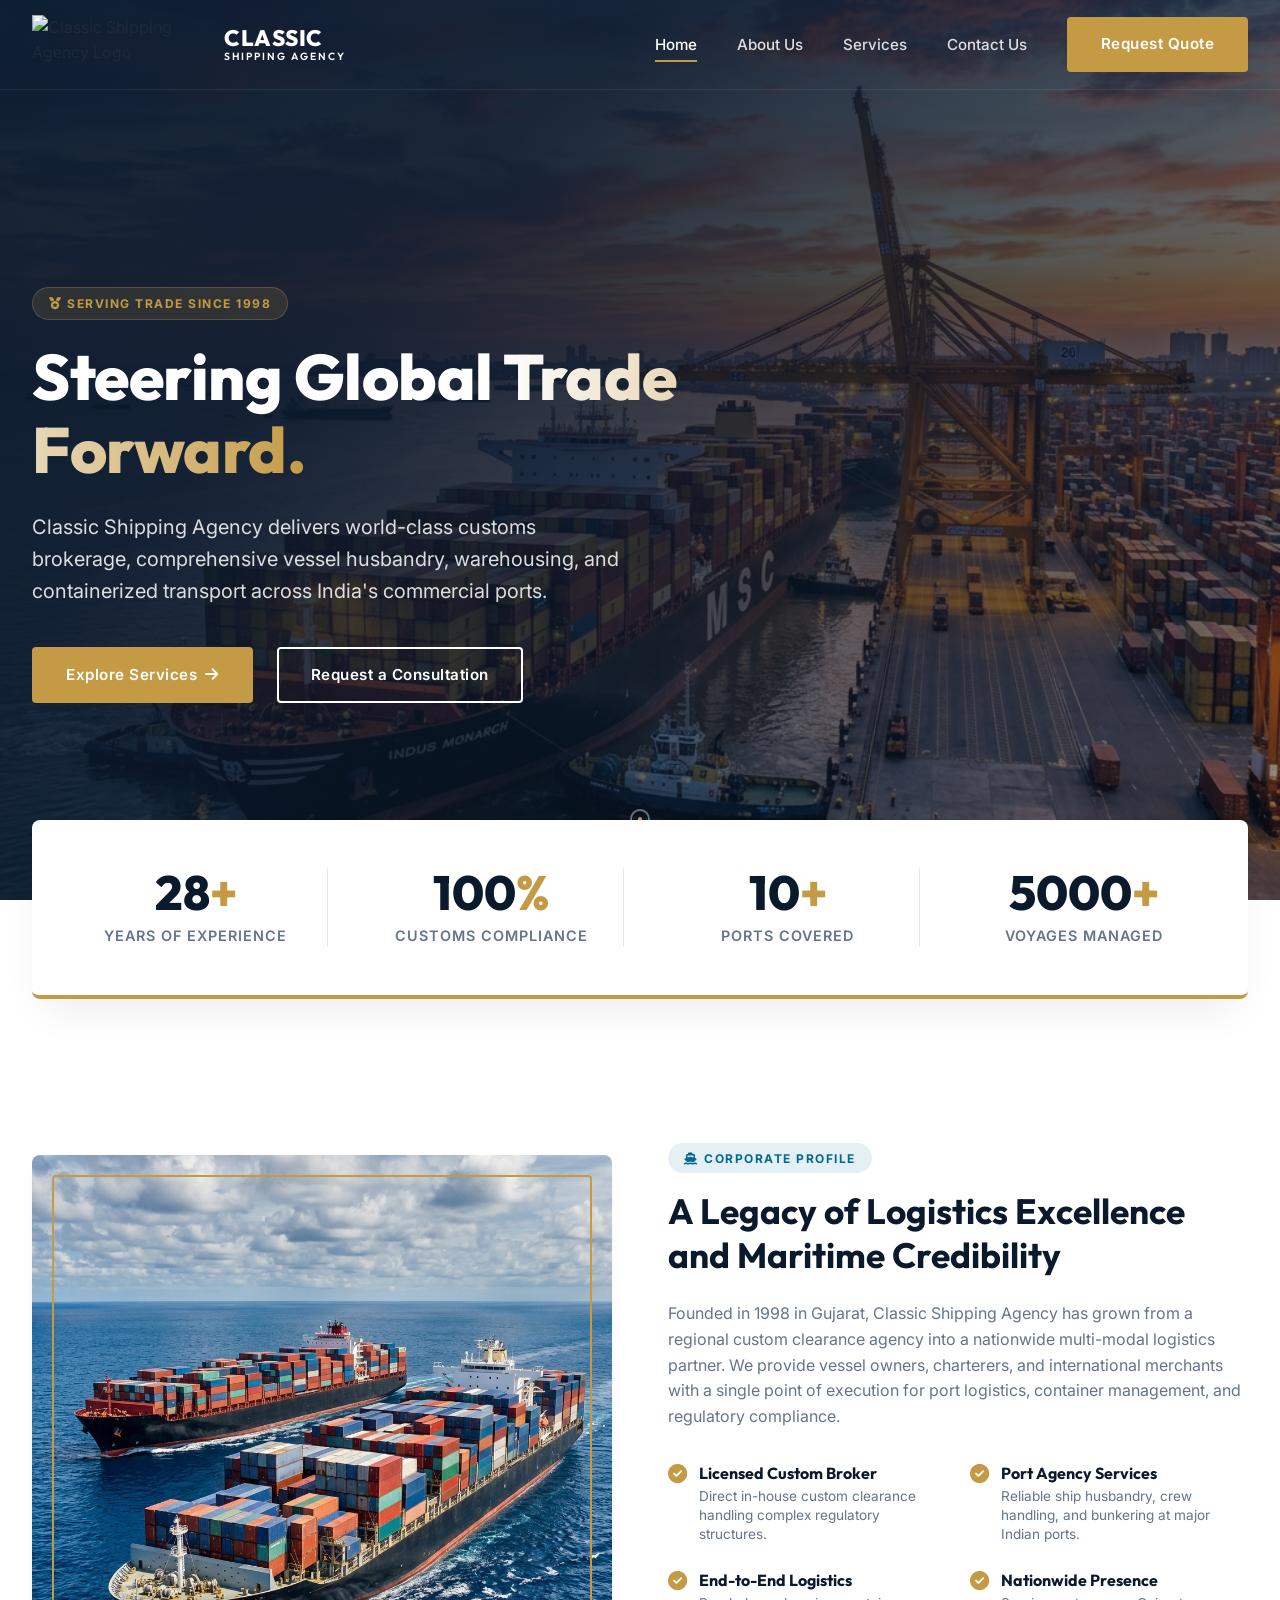
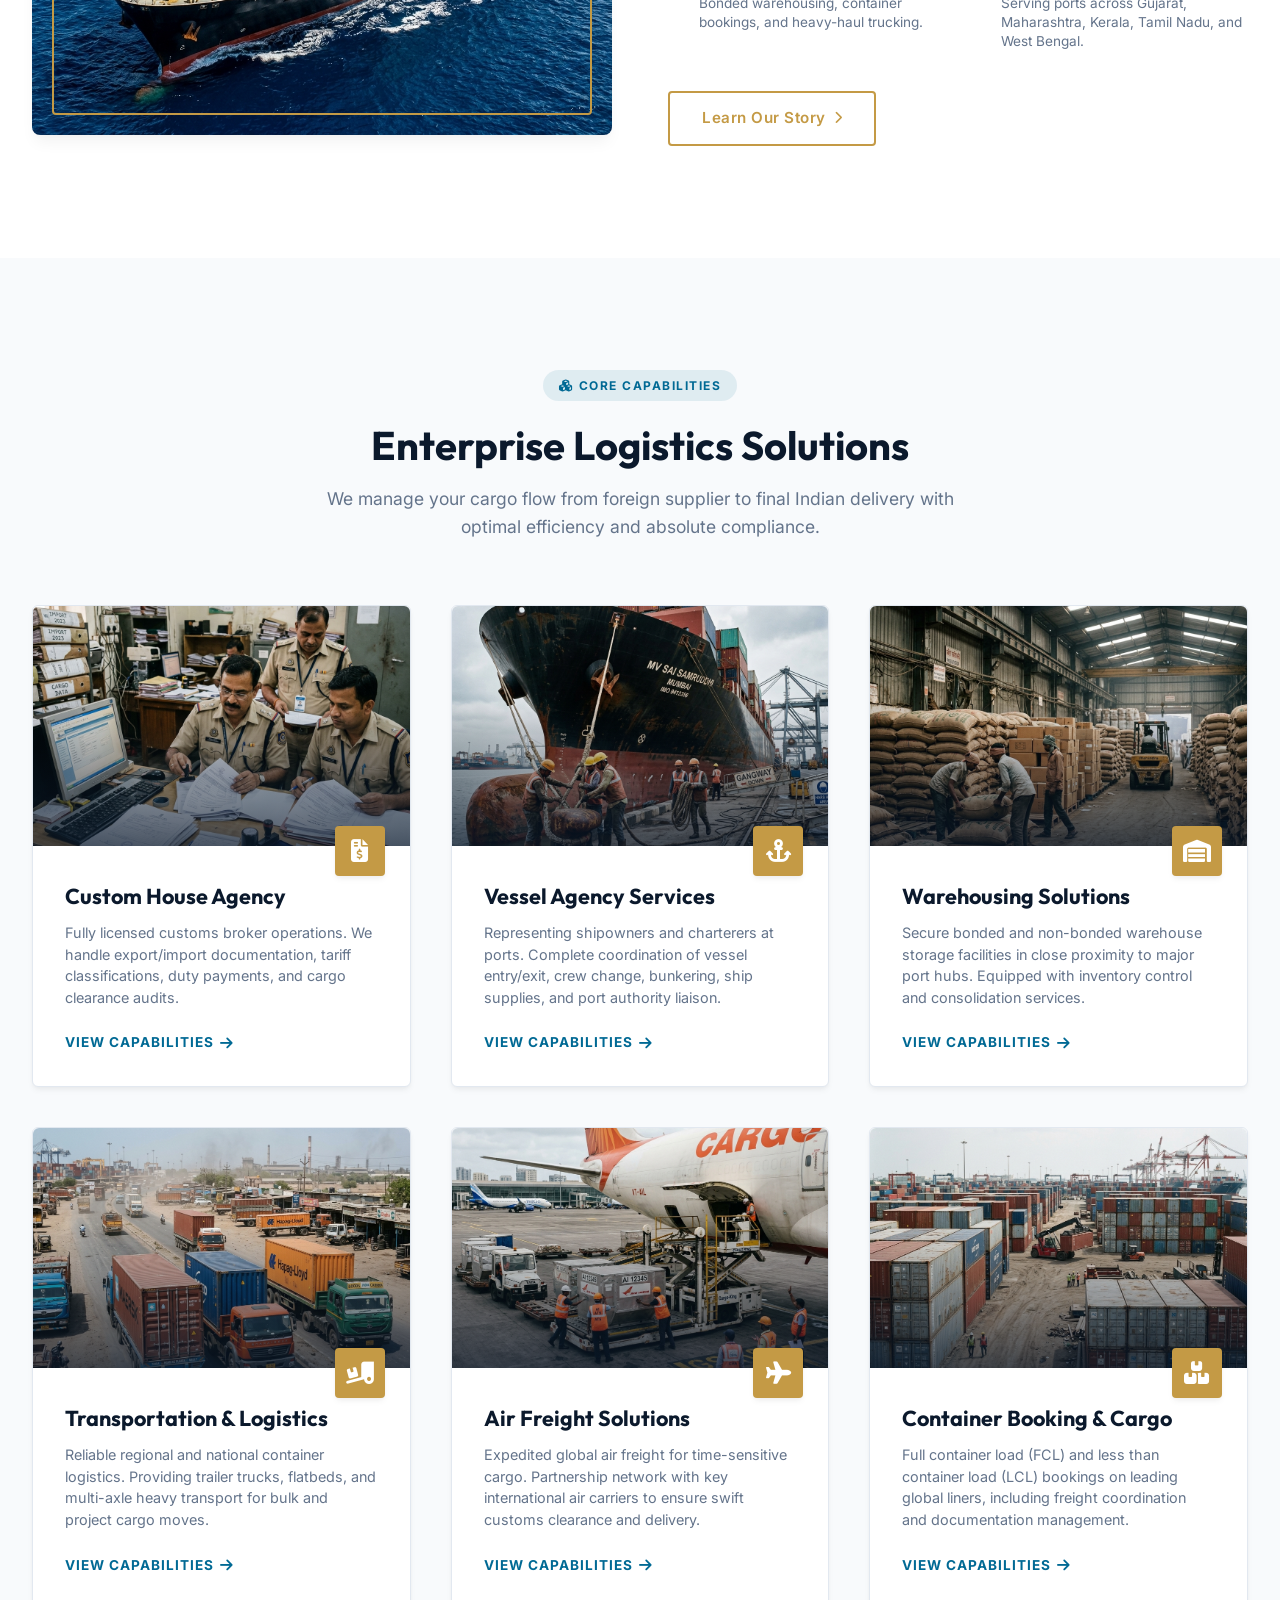
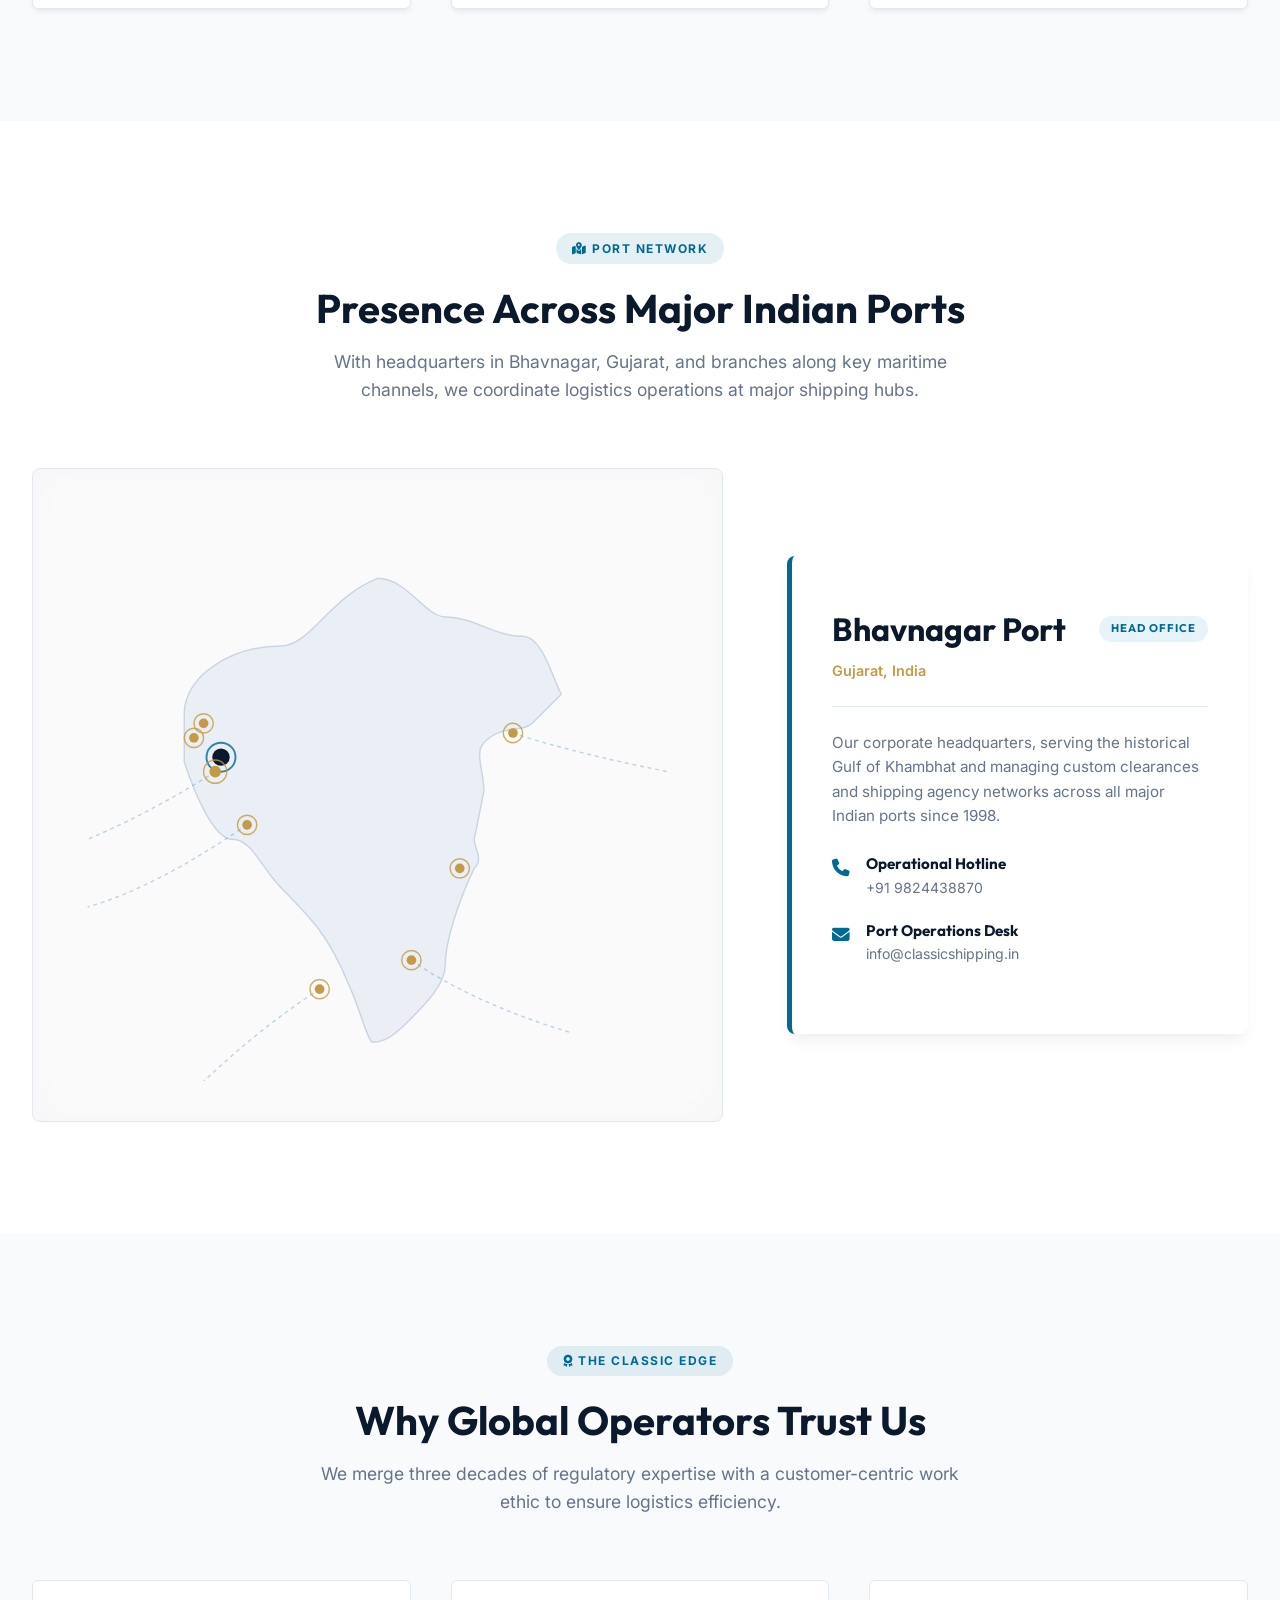
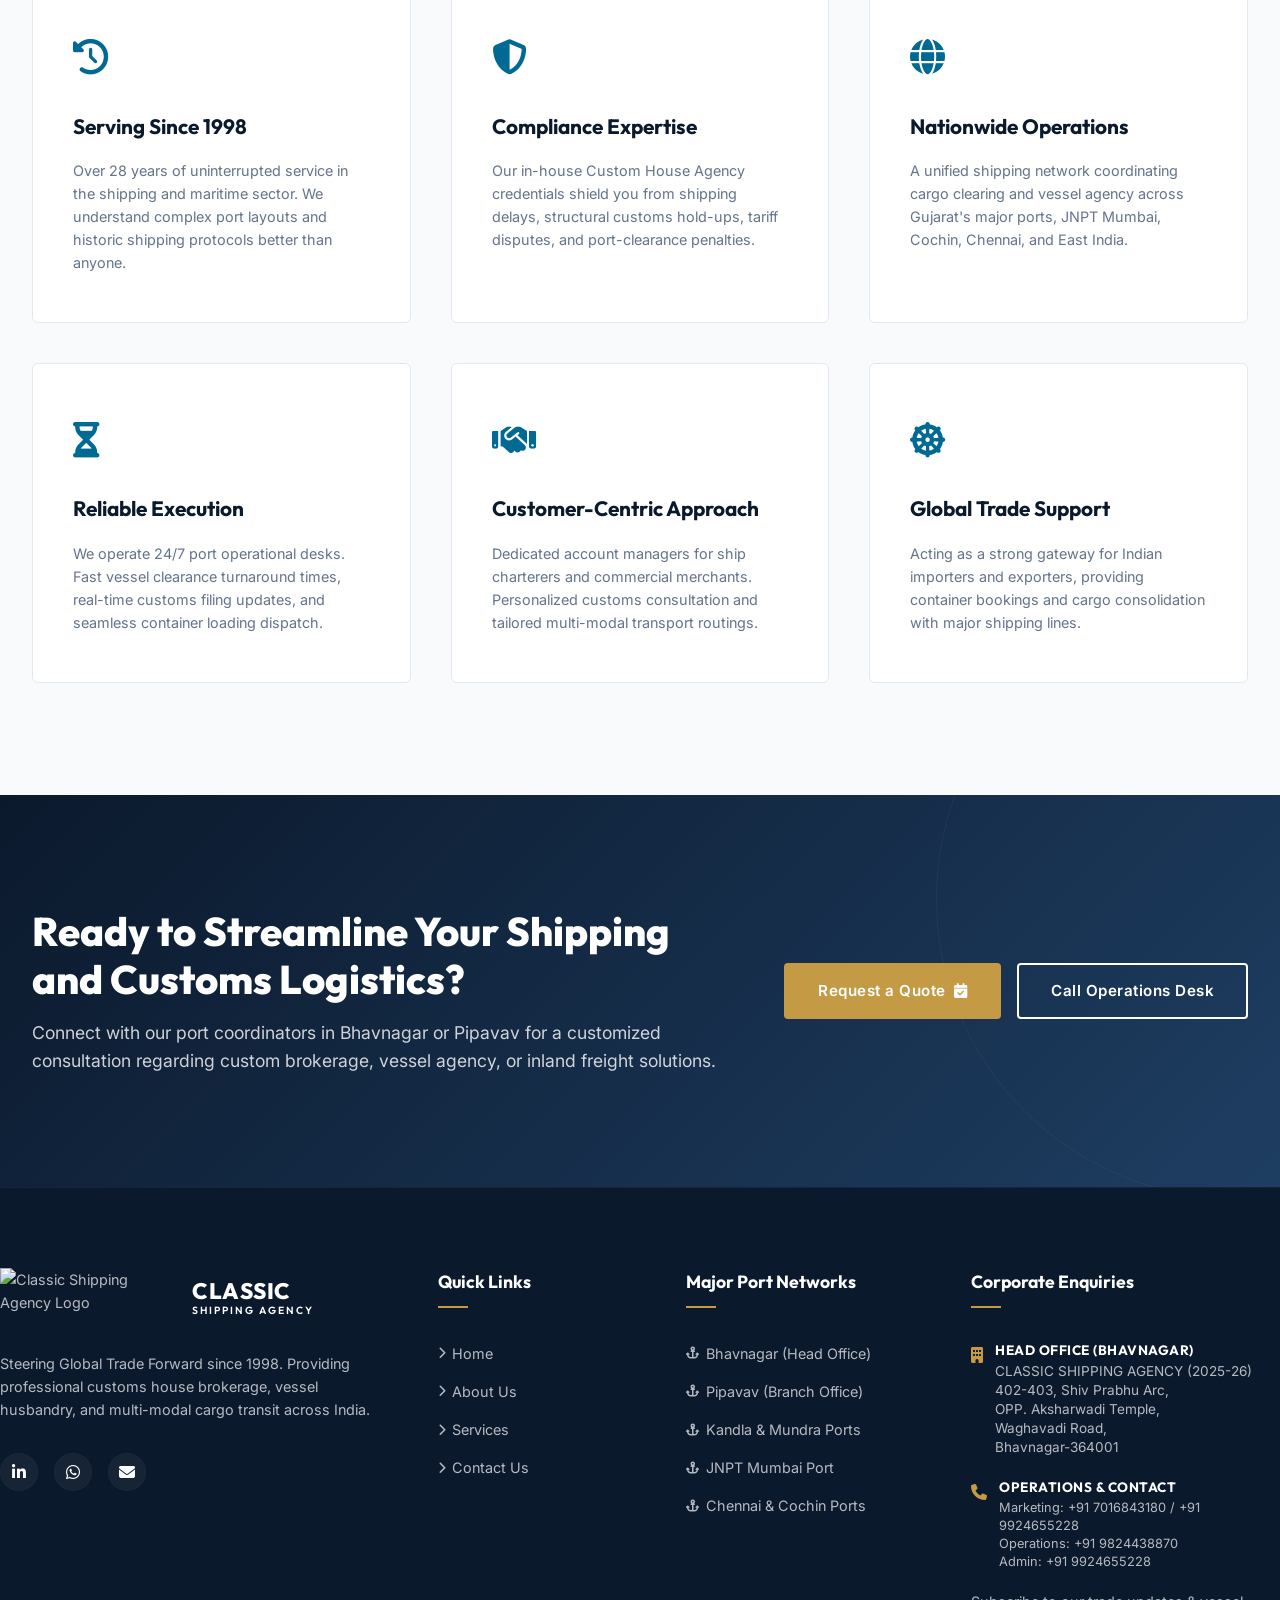
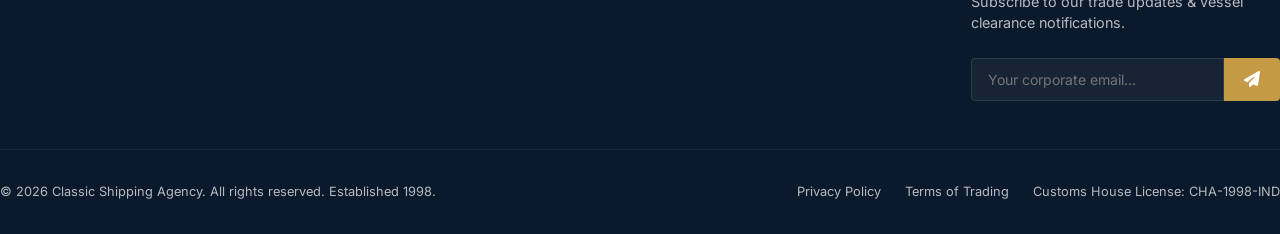
==== index.html @ 5eabb54c "initail commit, repo created and website designed w some ammendments" ====
<!DOCTYPE html>
<html lang="en">
<head>
    <meta charset="UTF-8">
    <meta name="viewport" content="width=device-width, initial-scale=1.0">
    <meta name="description" content="Established in 1998, Classic Shipping Agency is a premier Indian maritime logistics provider. Licensed Customs House Agents, Vessel Agency, Warehousing, and Container cargo logistics across India.">
    <title>Classic Shipping Agency - Steering Global Trade Forward | Established 1998</title>
    <!-- Fonts and Icons -->
    <link rel="stylesheet" href="https://cdnjs.cloudflare.com/ajax/libs/font-awesome/6.4.0/css/all.min.css">
    <link rel="stylesheet" href="css/style.css">
</head>
<body>

    <!-- Header Navigation -->
    <header>
        <div class="container nav-container">
            <a href="index.html" class="logo">
                <img src="images/logo.png" alt="Classic Shipping Agency Logo" class="logo-img">
                <div class="logo-text">
                    CLASSIC
                    <span>Shipping Agency</span>
                </div>
            </a>
            
            <nav class="nav-menu-wrapper">
                <ul class="nav-menu">
                    <li><a href="index.html" class="nav-link active">Home</a></li>
                    <li><a href="about.html" class="nav-link">About Us</a></li>
                    <li><a href="services.html" class="nav-link">Services</a></li>
                    <li><a href="contact.html" class="nav-link">Contact Us</a></li>
                    <li class="nav-cta"><a href="contact.html" class="btn btn-accent">Request Quote</a></li>
                </ul>
            </nav>
            
            <div class="nav-hamburger">
                <span></span>
                <span></span>
                <span></span>
            </div>
        </div>
    </header>

    <!-- Hero Section -->
    <section class="hero" style="background-image: url('images/hero_vessel.png');">
        <div class="container">
            <div class="hero-content">
                <span class="badge badge-gold"><i class="fa-solid fa-medal"></i> Serving Trade Since 1998</span>
                <h1 class="hero-title">Steering Global <span>Trade Forward.</span></h1>
                <p class="hero-desc">Classic Shipping Agency delivers world-class customs brokerage, comprehensive vessel husbandry, warehousing, and containerized transport across India's commercial ports.</p>
                <div class="hero-btns">
                    <a href="services.html" class="btn btn-accent">Explore Services <i class="fa-solid fa-arrow-right" style="margin-left: 8px;"></i></a>
                    <a href="contact.html" class="btn btn-outline">Request a Consultation</a>
                </div>
            </div>
        </div>
        <div class="hero-scroll">
            <span></span>
            Scroll Down
        </div>
    </section>

    <!-- Stats Banner -->
    <div class="container stats-banner animate-on-scroll">
        <div class="stats-grid grid-4">
            <div class="stat-item">
                <div class="stat-num" id="stat-years">28<span>+</span></div>
                <div class="stat-label">Years of Experience</div>
            </div>
            <div class="stat-item">
                <div class="stat-num" id="stat-clearance">100<span>%</span></div>
                <div class="stat-label">Customs Compliance</div>
            </div>
            <div class="stat-item">
                <div class="stat-num" id="stat-ports">10<span>+</span></div>
                <div class="stat-label">Ports Covered</div>
            </div>
            <div class="stat-item">
                <div class="stat-num" id="stat-voyages">5000<span>+</span></div>
                <div class="stat-label">Voyages Managed</div>
            </div>
        </div>
    </div>

    <!-- About Preview Section -->
    <section class="section-padding">
        <div class="container grid-2">
            <div class="about-preview-image animate-on-scroll">
                <img src="images/about_ship.png" alt="Classic Shipping Agency Container Ships at Sea">
            </div>
            
            <div class="about-preview-content animate-on-scroll delay-1">
                <span class="badge"><i class="fa-solid fa-ship"></i> Corporate Profile</span>
                <h2 class="about-preview-title">A Legacy of Logistics Excellence and Maritime Credibility</h2>
                <p class="about-preview-text">Founded in 1998 in Gujarat, Classic Shipping Agency has grown from a regional custom clearance agency into a nationwide multi-modal logistics partner. We provide vessel owners, charterers, and international merchants with a single point of execution for port logistics, container management, and regulatory compliance.</p>
                
                <div class="about-key-features">
                    <div class="feature-bullet">
                        <div class="feature-bullet-icon"><i class="fa-solid fa-circle-check"></i></div>
                        <div class="feature-bullet-text">
                            <h4>Licensed Custom Broker</h4>
                            <p>Direct in-house custom clearance handling complex regulatory structures.</p>
                        </div>
                    </div>
                    <div class="feature-bullet">
                        <div class="feature-bullet-icon"><i class="fa-solid fa-circle-check"></i></div>
                        <div class="feature-bullet-text">
                            <h4>Port Agency Services</h4>
                            <p>Reliable ship husbandry, crew handling, and bunkering at major Indian ports.</p>
                        </div>
                    </div>
                    <div class="feature-bullet">
                        <div class="feature-bullet-icon"><i class="fa-solid fa-circle-check"></i></div>
                        <div class="feature-bullet-text">
                            <h4>End-to-End Logistics</h4>
                            <p>Bonded warehousing, container bookings, and heavy-haul trucking.</p>
                        </div>
                    </div>
                    <div class="feature-bullet">
                        <div class="feature-bullet-icon"><i class="fa-solid fa-circle-check"></i></div>
                        <div class="feature-bullet-text">
                            <h4>Nationwide Presence</h4>
                            <p>Serving ports across Gujarat, Maharashtra, Kerala, Tamil Nadu, and West Bengal.</p>
                        </div>
                    </div>
                </div>
                
                <a href="about.html" class="btn btn-outline-gold">Learn Our Story <i class="fa-solid fa-chevron-right" style="margin-left: 8px; font-size: 0.8rem;"></i></a>
            </div>
        </div>
    </section>

    <!-- Services Overview Section -->
    <section class="section-padding bg-light">
        <div class="container">
            <div class="section-title-wrap text-center animate-on-scroll">
                <span class="badge"><i class="fa-solid fa-cubes"></i> Core Capabilities</span>
                <h2 class="section-title">Enterprise Logistics Solutions</h2>
                <p class="section-subtitle">We manage your cargo flow from foreign supplier to final Indian delivery with optimal efficiency and absolute compliance.</p>
            </div>
            
            <div class="services-grid grid-3">
                <!-- Service Card 1 -->
                <div class="service-card animate-on-scroll">
                    <div class="service-img-wrap">
                        <img src="images/svc_custom_clearance.png" alt="Custom House Agency">
                        <div class="service-img-overlay"></div>
                    </div>
                    <div class="service-icon-badge"><i class="fa-solid fa-file-invoice-dollar"></i></div>
                    <div class="service-body">
                        <h3 class="service-card-title">Custom House Agency</h3>
                        <p class="service-card-desc">Fully licensed customs broker operations. We handle export/import documentation, tariff classifications, duty payments, and cargo clearance audits.</p>
                        <a href="services.html#custom-agency" class="service-card-link">View Capabilities <i class="fa-solid fa-arrow-right"></i></a>
                    </div>
                </div>
                
                <!-- Service Card 2 -->
                <div class="service-card animate-on-scroll delay-1">
                    <div class="service-img-wrap">
                        <img src="images/svc_vessel_agency.png" alt="Vessel Agency Services">
                        <div class="service-img-overlay"></div>
                    </div>
                    <div class="service-icon-badge"><i class="fa-solid fa-anchor"></i></div>
                    <div class="service-body">
                        <h3 class="service-card-title">Vessel Agency Services</h3>
                        <p class="service-card-desc">Representing shipowners and charterers at ports. Complete coordination of vessel entry/exit, crew change, bunkering, ship supplies, and port authority liaison.</p>
                        <a href="services.html#vessel-agency" class="service-card-link">View Capabilities <i class="fa-solid fa-arrow-right"></i></a>
                    </div>
                </div>
                
                <!-- Service Card 3 -->
                <div class="service-card animate-on-scroll delay-2">
                    <div class="service-img-wrap">
                        <img src="images/svc_warehousing.png" alt="Warehousing Solutions">
                        <div class="service-img-overlay"></div>
                    </div>
                    <div class="service-icon-badge"><i class="fa-solid fa-warehouse"></i></div>
                    <div class="service-body">
                        <h3 class="service-card-title">Warehousing Solutions</h3>
                        <p class="service-card-desc">Secure bonded and non-bonded warehouse storage facilities in close proximity to major port hubs. Equipped with inventory control and consolidation services.</p>
                        <a href="services.html#warehousing" class="service-card-link">View Capabilities <i class="fa-solid fa-arrow-right"></i></a>
                    </div>
                </div>
                
                <!-- Service Card 4 -->
                <div class="service-card animate-on-scroll">
                    <div class="service-img-wrap">
                        <img src="images/svc_transportation.png" alt="Transportation &amp; Logistics">
                        <div class="service-img-overlay"></div>
                    </div>
                    <div class="service-icon-badge"><i class="fa-solid fa-truck-ramp-box"></i></div>
                    <div class="service-body">
                        <h3 class="service-card-title">Transportation & Logistics</h3>
                        <p class="service-card-desc">Reliable regional and national container logistics. Providing trailer trucks, flatbeds, and multi-axle heavy transport for bulk and project cargo moves.</p>
                        <a href="services.html#transportation" class="service-card-link">View Capabilities <i class="fa-solid fa-arrow-right"></i></a>
                    </div>
                </div>
                
                <!-- Service Card 5 -->
                <div class="service-card animate-on-scroll delay-1">
                    <div class="service-img-wrap">
                        <img src="images/svc_air_freight.png" alt="Air Freight Solutions">
                        <div class="service-img-overlay"></div>
                    </div>
                    <div class="service-icon-badge"><i class="fa-solid fa-plane"></i></div>
                    <div class="service-body">
                        <h3 class="service-card-title">Air Freight Solutions</h3>
                        <p class="service-card-desc">Expedited global air freight for time-sensitive cargo. Partnership network with key international air carriers to ensure swift customs clearance and delivery.</p>
                        <a href="services.html#air-freight" class="service-card-link">View Capabilities <i class="fa-solid fa-arrow-right"></i></a>
                    </div>
                </div>
                
                <!-- Service Card 6 -->
                <div class="service-card animate-on-scroll delay-2">
                    <div class="service-img-wrap">
                        <img src="images/svc_container_booking.png" alt="Container Booking &amp; Coordination">
                        <div class="service-img-overlay"></div>
                    </div>
                    <div class="service-icon-badge"><i class="fa-solid fa-boxes-stacked"></i></div>
                    <div class="service-body">
                        <h3 class="service-card-title">Container Booking & Cargo</h3>
                        <p class="service-card-desc">Full container load (FCL) and less than container load (LCL) bookings on leading global liners, including freight coordination and documentation management.</p>
                        <a href="services.html#container-booking" class="service-card-link">View Capabilities <i class="fa-solid fa-arrow-right"></i></a>
                    </div>
                </div>
            </div>
        </div>
    </section>



    <!-- Presence Across India (Interactive Map Section) -->
    <section class="section-padding map-section">
        <div class="container">
            <div class="section-title-wrap text-center animate-on-scroll">
                <span class="badge"><i class="fa-solid fa-map-location-dot"></i> Port Network</span>
                <h2 class="section-title">Presence Across Major Indian Ports</h2>
                <p class="section-subtitle">With headquarters in Bhavnagar, Gujarat, and branches along key maritime channels, we coordinate logistics operations at major shipping hubs.</p>
            </div>
            
            <div class="map-layout">
                <!-- Interactive SVG Map -->
                <div class="map-wrapper animate-on-scroll">
                    <svg class="india-svg-map" viewBox="0 0 500 600" xmlns="http://www.w3.org/2000/svg">
                        <!-- Stylized India outline -->
                        <path class="india-outline" d="M 50 220 C 50 180, 100 150, 150 150 C 180 150, 200 100, 250 80 C 280 80, 300 120, 320 120 C 350 120, 370 140, 400 140 C 420 140, 430 180, 440 200 L 410 230 C 400 240, 380 230, 360 250 C 350 260, 360 280, 360 300 L 350 350 C 350 360, 360 370, 350 380 C 340 400, 320 450, 320 480 C 320 500, 300 520, 280 540 C 260 560, 250 560, 245 560 C 240 560, 230 520, 220 500 C 200 450, 180 430, 150 400 C 130 380, 120 350, 100 350 C 80 350, 60 300, 50 270 Z" />
                        
                        <!-- Global Sea Lanes Trade Lines -->
                        <path class="sea-lane" d="M 82 280 Q 20 320 -50 350" />
                        <path class="sea-lane" d="M 115 335 Q 20 400 -50 420" />
                        <path class="sea-lane" d="M 190 505 Q 120 550 50 620" />
                        <path class="sea-lane" d="M 285 475 Q 350 520 450 550" />
                        <path class="sea-lane" d="M 390 240 Q 450 260 550 280" />
                        
                        <!-- Port Hotspots (G = Pulsing group) -->
                        
                        <!-- Mundra -->
                        <g class="port-hotspot" data-port-id="mundra">
                            <circle class="radar" cx="60" cy="245" r="10"></circle>
                            <circle class="core" cx="60" cy="245" r="5"></circle>
                        </g>
                        <!-- Kandla -->
                        <g class="port-hotspot" data-port-id="kandla">
                            <circle class="radar" cx="70" cy="230" r="10"></circle>
                            <circle class="core" cx="70" cy="230" r="5"></circle>
                        </g>
                        <!-- Bhavnagar (HEAD OFFICE) -->
                        <g class="port-hotspot head-office" data-port-id="bhavnagar">
                            <circle class="radar" cx="88" cy="265" r="15"></circle>
                            <circle class="core" cx="88" cy="265" r="7"></circle>
                        </g>
                        <!-- Pipavav (BRANCH OFFICE) -->
                        <g class="port-hotspot" data-port-id="pipavav">
                            <circle class="radar" cx="82" cy="280" r="12"></circle>
                            <circle class="core" cx="82" cy="280" r="6"></circle>
                        </g>
                        <!-- Mumbai JNPT -->
                        <g class="port-hotspot" data-port-id="mumbai">
                            <circle class="radar" cx="115" cy="335" r="10"></circle>
                            <circle class="core" cx="115" cy="335" r="5"></circle>
                        </g>
                        <!-- Cochin -->
                        <g class="port-hotspot" data-port-id="cochin">
                            <circle class="radar" cx="190" cy="505" r="10"></circle>
                            <circle class="core" cx="190" cy="505" r="5"></circle>
                        </g>
                        <!-- Chennai -->
                        <g class="port-hotspot" data-port-id="chennai">
                            <circle class="radar" cx="285" cy="475" r="10"></circle>
                            <circle class="core" cx="285" cy="475" r="5"></circle>
                        </g>
                        <!-- Visakhapatnam -->
                        <g class="port-hotspot" data-port-id="vizag">
                            <circle class="radar" cx="335" cy="380" r="10"></circle>
                            <circle class="core" cx="335" cy="380" r="5"></circle>
                        </g>
                        <!-- Kolkata -->
                        <g class="port-hotspot" data-port-id="kolkata">
                            <circle class="radar" cx="390" cy="240" r="10"></circle>
                            <circle class="core" cx="390" cy="240" r="5"></circle>
                        </g>
                    </svg>
                </div>
                
                <!-- Detail Info Box -->
                <div class="port-info-card animate-on-scroll delay-1" id="portInfoCard">
                    <div class="port-info-header">
                        <div class="port-info-title">
                            <span class="port-info-title-text">Bhavnagar Port</span>
                            <span class="port-info-badge head">Head Office</span>
                        </div>
                        <div class="port-info-state">Gujarat, India</div>
                    </div>
                    
                    <div class="port-info-body">
                        <p class="port-info-desc" style="font-size: 0.95rem; color: var(--text-muted); margin-bottom: 1.5rem;">
                            Our corporate headquarters, serving the historical Gulf of Khambhat and managing custom clearances and shipping agency networks across all major Indian ports since 1998.
                        </p>
                        
                        <div class="port-info-detail-row">
                            <div class="port-info-detail-icon"><i class="fa-solid fa-phone"></i></div>
                            <div class="port-info-detail-text">
                                <h5>Operational Hotline</h5>
                                <p class="port-info-phone">+91 9824438870</p>
                            </div>
                        </div>
                        
                        <div class="port-info-detail-row">
                            <div class="port-info-detail-icon"><i class="fa-solid fa-envelope"></i></div>
                            <div class="port-info-detail-text">
                                <h5>Port Operations Desk</h5>
                                <p class="port-info-email">info@classicshipping.in</p>
                            </div>
                        </div>
                    </div>
                </div>
            </div>
        </div>
    </section>

    <!-- Why Choose Us Section -->
    <section class="section-padding bg-light">
        <div class="container">
            <div class="section-title-wrap text-center animate-on-scroll">
                <span class="badge"><i class="fa-solid fa-award"></i> The Classic Edge</span>
                <h2 class="section-title">Why Global Operators Trust Us</h2>
                <p class="section-subtitle">We merge three decades of regulatory expertise with a customer-centric work ethic to ensure logistics efficiency.</p>
            </div>
            
            <div class="why-choose-grid grid-3">
                <div class="why-card animate-on-scroll">
                    <div class="why-icon"><i class="fa-solid fa-history"></i></div>
                    <h3 class="why-title">Serving Since 1998</h3>
                    <p class="why-desc">Over 28 years of uninterrupted service in the shipping and maritime sector. We understand complex port layouts and historic shipping protocols better than anyone.</p>
                </div>
                
                <div class="why-card animate-on-scroll delay-1">
                    <div class="why-icon"><i class="fa-solid fa-shield-halved"></i></div>
                    <h3 class="why-title">Compliance Expertise</h3>
                    <p class="why-desc">Our in-house Custom House Agency credentials shield you from shipping delays, structural customs hold-ups, tariff disputes, and port-clearance penalties.</p>
                </div>
                
                <div class="why-card animate-on-scroll delay-2">
                    <div class="why-icon"><i class="fa-solid fa-globe"></i></div>
                    <h3 class="why-title">Nationwide Operations</h3>
                    <p class="why-desc">A unified shipping network coordinating cargo clearing and vessel agency across Gujarat's major ports, JNPT Mumbai, Cochin, Chennai, and East India.</p>
                </div>
                
                <div class="why-card animate-on-scroll">
                    <div class="why-icon"><i class="fa-solid fa-hourglass-half"></i></div>
                    <h3 class="why-title">Reliable Execution</h3>
                    <p class="why-desc">We operate 24/7 port operational desks. Fast vessel clearance turnaround times, real-time customs filing updates, and seamless container loading dispatch.</p>
                </div>
                
                <div class="why-card animate-on-scroll delay-1">
                    <div class="why-icon"><i class="fa-solid fa-handshake"></i></div>
                    <h3 class="why-title">Customer-Centric Approach</h3>
                    <p class="why-desc">Dedicated account managers for ship charterers and commercial merchants. Personalized customs consultation and tailored multi-modal transport routings.</p>
                </div>
                
                <div class="why-card animate-on-scroll delay-2">
                    <div class="why-icon"><i class="fa-solid fa-dharmachakra"></i></div>
                    <h3 class="why-title">Global Trade Support</h3>
                    <p class="why-desc">Acting as a strong gateway for Indian importers and exporters, providing container bookings and cargo consolidation with major shipping lines.</p>
                </div>
            </div>
        </div>
    </section>

    <!-- Contact CTA Banner -->
    <section class="section-padding cta-banner">
        <div class="container cta-layout">
            <div class="cta-text animate-on-scroll">
                <h2 class="cta-title">Ready to Streamline Your Shipping and Customs Logistics?</h2>
                <p class="cta-desc">Connect with our port coordinators in Bhavnagar or Pipavav for a customized consultation regarding custom brokerage, vessel agency, or inland freight solutions.</p>
            </div>
            
            <div class="cta-action animate-on-scroll delay-1">
                <a href="contact.html" class="btn btn-accent">Request a Quote <i class="fa-solid fa-calendar-check" style="margin-left: 8px;"></i></a>
                <a href="tel:+919824438870" class="btn btn-outline">Call Operations Desk</a>
            </div>
        </div>
    </section>

    <!-- Footer -->
    <footer>
        <div class="container footer-top">
            <div>
                <a href="index.html" class="logo footer-logo">
                    <img src="images/logo.png" alt="Classic Shipping Agency Logo" class="logo-img">
                    <div class="logo-text">
                        CLASSIC
                        <span>Shipping Agency</span>
                    </div>
                </a>
                <p class="footer-desc">Steering Global Trade Forward since 1998. Providing professional customs house brokerage, vessel husbandry, and multi-modal cargo transit across India.</p>
                <div class="footer-socials">
                    <a href="https://linkedin.com" target="_blank" class="social-link" aria-label="LinkedIn"><i class="fa-brands fa-linkedin-in"></i></a>
                    <a href="https://whatsapp.com" target="_blank" class="social-link" aria-label="WhatsApp"><i class="fa-brands fa-whatsapp"></i></a>
                    <a href="mailto:ops.bhavnagar@classicshipping.in" class="social-link" aria-label="Email"><i class="fa-solid fa-envelope"></i></a>
                </div>
            </div>
            
            <div>
                <h4 class="footer-heading">Quick Links</h4>
                <ul class="footer-links">
                    <li><a href="index.html"><i class="fa-solid fa-chevron-right" style="font-size: 0.75rem;"></i> Home</a></li>
                    <li><a href="about.html"><i class="fa-solid fa-chevron-right" style="font-size: 0.75rem;"></i> About Us</a></li>
                    <li><a href="services.html"><i class="fa-solid fa-chevron-right" style="font-size: 0.75rem;"></i> Services</a></li>
                    <li><a href="contact.html"><i class="fa-solid fa-chevron-right" style="font-size: 0.75rem;"></i> Contact Us</a></li>
                </ul>
            </div>
            
            <div>
                <h4 class="footer-heading">Major Port Networks</h4>
                <ul class="footer-links">
                    <li><a href="services.html#vessel-agency"><i class="fa-solid fa-anchor" style="font-size: 0.75rem;"></i> Bhavnagar (Head Office)</a></li>
                    <li><a href="services.html#vessel-agency"><i class="fa-solid fa-anchor" style="font-size: 0.75rem;"></i> Pipavav (Branch Office)</a></li>
                    <li><a href="services.html#vessel-agency"><i class="fa-solid fa-anchor" style="font-size: 0.75rem;"></i> Kandla & Mundra Ports</a></li>
                    <li><a href="services.html#vessel-agency"><i class="fa-solid fa-anchor" style="font-size: 0.75rem;"></i> JNPT Mumbai Port</a></li>
                    <li><a href="services.html#vessel-agency"><i class="fa-solid fa-anchor" style="font-size: 0.75rem;"></i> Chennai & Cochin Ports</a></li>
                </ul>
            </div>
            
            <div>
                <h4 class="footer-heading">Corporate Enquiries</h4>
                <div class="footer-contact-item">
                    <div class="footer-contact-icon"><i class="fa-solid fa-building"></i></div>
                    <div class="footer-contact-text">
                        <h6>Head Office (Bhavnagar)</h6>
                        <p style="font-size: 0.85rem; line-height: 1.4;">
                            CLASSIC SHIPPING AGENCY (2025-26)<br>
                            402-403, Shiv Prabhu Arc,<br>
                            OPP. Aksharwadi Temple,<br>
                            Waghavadi Road,<br>
                            Bhavnagar-364001
                        </p>
                    </div>
                </div>
                
                <div class="footer-contact-item">
                    <div class="footer-contact-icon"><i class="fa-solid fa-phone"></i></div>
                    <div class="footer-contact-text">
                        <h6>Operations & Contact</h6>
                        <p style="font-size: 0.8rem; line-height: 1.4;">
                            Marketing: +91 7016843180 / +91 9924655228<br>
                            Operations: +91 9824438870<br>
                            Admin: +91 9924655228
                        </p>
                    </div>
                </div>
                
                <div class="footer-newsletter">
                    <p>Subscribe to our trade updates & vessel clearance notifications.</p>
                    <form class="newsletter-form" onsubmit="event.preventDefault(); alert('Thank you for subscribing to Classic Trade Updates.'); this.reset();">
                        <input type="email" placeholder="Your corporate email..." required>
                        <button type="submit" aria-label="Subscribe"><i class="fa-solid fa-paper-plane"></i></button>
                    </form>
                </div>
            </div>
        </div>
        
        <div class="container footer-bottom">
            <div>&copy; 2026 Classic Shipping Agency. All rights reserved. Established 1998.</div>
            <div class="footer-bottom-links">
                <a href="#">Privacy Policy</a>
                <a href="#">Terms of Trading</a>
                <a href="contact.html">Customs House License: CHA-1998-IND</a>
            </div>
        </div>
    </footer>

    <!-- Scripts -->
    <script src="js/main.js"></script>
</body>
</html>
---- css/style.css ----
/* 
   Classic Shipping Agency - Global Stylesheet
   Established 1998 - Steering Global Trade Forward
*/

@import url('https://fonts.googleapis.com/css2?family=Inter:wght@300;400;500;600;700&family=Outfit:wght@300;400;500;600;700;800&family=Playfair+Display:ital,wght@0,400;0,600;0,700;1,400&display=swap');

:root {
    /* Color Palette */
    --primary: #006994;          /* Ocean Blue */
    --primary-dark: #004d6d;
    --primary-light: #e6f3f8;
    
    --navy-deep: #0B192C;        /* Deep Corporate Navy */
    --navy-mid: #1E3E62;         /* Medium Navy */
    --navy-light: #2C5E8A;       /* Slate Navy */
    
    --accent-gold: #C49A45;      /* Metallic Gold Highlight */
    --accent-gold-hover: #A37C32;
    
    --bg-light: #F8FAFC;         /* Clean Light Grey background */
    --bg-white: #FFFFFF;
    --bg-card-dark: #112240;     /* Navy card background */
    
    --text-dark: #1E293B;        /* Charcoal body text */
    --text-muted: #64748B;       /* Secondary grey text */
    --text-light: #FFFFFF;       /* Light text */
    
    --border-color: #E2E8F0;
    --border-accent: rgba(196, 154, 69, 0.3);
    
    /* Layout & Spacing */
    --max-width: 1280px;
    --header-height: 90px;
    --transition-smooth: all 0.3s cubic-bezier(0.4, 0, 0.2, 1);
    --shadow-sm: 0 1px 3px rgba(0, 0, 0, 0.1);
    --shadow-md: 0 4px 6px -1px rgba(0, 0, 0, 0.05), 0 2px 4px -1px rgba(0, 0, 0, 0.03);
    --shadow-lg: 0 10px 15px -3px rgba(0, 0, 0, 0.05), 0 4px 6px -2px rgba(0, 0, 0, 0.02);
    --shadow-premium: 0 20px 40px -15px rgba(11, 25, 44, 0.1);
    
    --font-heading: 'Outfit', sans-serif;
    --font-body: 'Inter', sans-serif;
    --font-serif: 'Playfair Display', serif;
}

/* Reset */
*, *::before, *::after {
    box-sizing: border-box;
    margin: 0;
    padding: 0;
}

html {
    scroll-behavior: smooth;
    font-size: 16px;
    -webkit-text-size-adjust: 100%;
}

body {
    font-family: var(--font-body);
    background-color: var(--bg-white);
    color: var(--text-dark);
    line-height: 1.6;
    overflow-x: hidden;
}

a {
    color: inherit;
    text-decoration: none;
    transition: var(--transition-smooth);
}

img {
    max-width: 100%;
    height: auto;
    display: block;
}

button, input, select, textarea {
    font-family: inherit;
}

/* Utility Classes */
.container {
    width: 100%;
    max-width: var(--max-width);
    margin: 0 auto;
    padding: 0 2rem;
}

.section-padding {
    padding: 7rem 0;
}

.bg-light {
    background-color: var(--bg-light);
}

.bg-dark {
    background-color: var(--navy-deep);
    color: var(--text-light);
}

.text-center {
    text-align: center;
}

.accent-gold {
    color: var(--accent-gold);
}

.btn {
    display: inline-flex;
    align-items: center;
    justify-content: center;
    padding: 0.85rem 2rem;
    font-size: 0.95rem;
    font-weight: 600;
    letter-spacing: 0.5px;
    border-radius: 4px;
    transition: var(--transition-smooth);
    cursor: pointer;
    border: 2px solid transparent;
}

.btn-primary {
    background-color: var(--primary);
    color: var(--text-light);
}

.btn-primary:hover {
    background-color: var(--primary-dark);
}

.btn-accent {
    background-color: var(--accent-gold);
    color: var(--text-light);
}

.btn-accent:hover {
    background-color: var(--accent-gold-hover);
    transform: translateY(-2px);
}

.btn-outline {
    background-color: transparent;
    border-color: var(--text-light);
    color: var(--text-light);
}

.btn-outline:hover {
    background-color: var(--text-light);
    color: var(--navy-deep);
}

.btn-outline-gold {
    background-color: transparent;
    border-color: var(--accent-gold);
    color: var(--accent-gold);
}

.btn-outline-gold:hover {
    background-color: var(--accent-gold);
    color: var(--text-light);
}

.badge {
    display: inline-block;
    padding: 0.35rem 1rem;
    font-size: 0.75rem;
    font-weight: 700;
    letter-spacing: 1.5px;
    text-transform: uppercase;
    border-radius: 50px;
    background-color: rgba(0, 105, 148, 0.1);
    color: var(--primary);
    margin-bottom: 1.25rem;
}

.badge-gold {
    background-color: rgba(196, 154, 69, 0.15);
    color: var(--accent-gold);
    border: 1px solid rgba(196, 154, 69, 0.3);
}

.section-title-wrap {
    margin-bottom: 4rem;
}

.section-title {
    font-family: var(--font-heading);
    font-size: 2.5rem;
    font-weight: 700;
    color: var(--navy-deep);
    line-height: 1.2;
    margin-bottom: 1rem;
}

.bg-dark .section-title {
    color: var(--text-light);
}

.section-subtitle {
    font-size: 1.1rem;
    color: var(--text-muted);
    max-width: 650px;
    margin: 0 auto;
}

.bg-dark .section-subtitle {
    color: #94A3B8;
}

.grid-2 {
    display: grid;
    grid-template-columns: repeat(2, 1fr);
    gap: 3.5rem;
    align-items: center;
}

.grid-3 {
    display: grid;
    grid-template-columns: repeat(3, 1fr);
    gap: 2.5rem;
}

.grid-4 {
    display: grid;
    grid-template-columns: repeat(4, 1fr);
    gap: 2rem;
}

/* Header & Navigation */
header {
    position: fixed;
    top: 0;
    left: 0;
    width: 100%;
    z-index: 1000;
    height: var(--header-height);
    display: flex;
    align-items: center;
    transition: var(--transition-smooth);
    background-color: transparent;
    border-bottom: 1px solid rgba(255, 255, 255, 0.08);
}

header.scrolled {
    background-color: var(--navy-deep);
    height: 80px;
    box-shadow: var(--shadow-lg);
    border-bottom: 1px solid rgba(255, 255, 255, 0.03);
}

.nav-container {
    display: flex;
    justify-content: space-between;
    align-items: center;
    width: 100%;
}

.logo {
    display: flex;
    align-items: center;
    gap: 0.75rem;
}

.logo-icon {
    width: 48px;
    height: 48px;
    display: flex;
    align-items: center;
    justify-content: center;
    border: 2px solid var(--accent-gold);
    border-radius: 50%;
    color: var(--accent-gold);
    font-size: 1.2rem;
    position: relative;
    background: radial-gradient(circle, var(--navy-mid) 20%, transparent 100%);
}

.logo-img {
    height: 60px !important;
    width: auto !important;
    max-height: 60px;
    max-width: 180px;
    object-fit: contain;
    display: block;
    flex-shrink: 0;
}

.logo-text {
    font-family: var(--font-heading);
    font-size: 1.4rem;
    font-weight: 800;
    color: var(--text-light);
    letter-spacing: 0.5px;
    line-height: 1;
}

.logo-text span {
    display: block;
    font-size: 0.65rem;
    font-weight: 600;
    color: var(--text-light);
    letter-spacing: 2px;
    margin-top: 3px;
    text-transform: uppercase;
}

.nav-menu {
    display: flex;
    align-items: center;
    gap: 2.5rem;
    list-style: none;
}

.nav-link {
    font-weight: 500;
    color: rgba(255, 255, 255, 0.85);
    font-size: 0.95rem;
    position: relative;
    padding: 0.5rem 0;
}

.nav-link::after {
    content: '';
    position: absolute;
    bottom: 0;
    left: 0;
    width: 0;
    height: 2px;
    background-color: var(--accent-gold);
    transition: var(--transition-smooth);
}

.nav-link:hover, .nav-link.active {
    color: var(--text-light);
}

.nav-link:hover::after, .nav-link.active::after {
    width: 100%;
}

.nav-cta {
    display: flex;
    align-items: center;
}

.nav-hamburger {
    display: none;
    flex-direction: column;
    gap: 6px;
    cursor: pointer;
    z-index: 1001;
    padding: 5px;
}

.nav-hamburger span {
    display: block;
    width: 28px;
    height: 2px;
    background-color: var(--text-light);
    transition: var(--transition-smooth);
}

/* Home Hero Section */
.hero {
    position: relative;
    min-height: 100vh;
    display: flex;
    align-items: center;
    background-size: cover;
    background-position: center;
    background-attachment: fixed;
    color: var(--text-light);
    padding-top: var(--header-height);
    overflow: hidden;
}

.hero::before {
    content: '';
    position: absolute;
    top: 0;
    left: 0;
    right: 0;
    bottom: 0;
    background: linear-gradient(135deg, rgba(11, 25, 44, 0.92) 30%, rgba(11, 25, 44, 0.4) 100%);
    z-index: 1;
}

.hero .container {
    position: relative;
    z-index: 2;
}

.hero-content {
    max-width: 750px;
    transform: translateY(20px);
    opacity: 0;
    animation: fadeInUp 1s cubic-bezier(0.4, 0, 0.2, 1) forwards;
}

.hero-title {
    font-family: var(--font-heading);
    font-size: 4rem;
    font-weight: 800;
    line-height: 1.15;
    margin-bottom: 1.5rem;
    letter-spacing: -0.5px;
}

.hero-title span {
    background: linear-gradient(to right, var(--text-light), var(--accent-gold));
    -webkit-background-clip: text;
    -webkit-text-fill-color: transparent;
}

.hero-desc {
    font-size: 1.25rem;
    color: rgba(255, 255, 255, 0.85);
    margin-bottom: 2.5rem;
    line-height: 1.6;
    max-width: 600px;
}

.hero-btns {
    display: flex;
    gap: 1.5rem;
}

/* Scroll Indicator */
.hero-scroll {
    position: absolute;
    bottom: 2rem;
    left: 50%;
    transform: translateX(-50%);
    z-index: 2;
    display: flex;
    flex-direction: column;
    align-items: center;
    gap: 8px;
    font-size: 0.75rem;
    text-transform: uppercase;
    letter-spacing: 2px;
    color: rgba(255, 255, 255, 0.6);
}

.hero-scroll span {
    width: 20px;
    height: 32px;
    border: 2px solid rgba(255, 255, 255, 0.4);
    border-radius: 12px;
    position: relative;
}

.hero-scroll span::after {
    content: '';
    position: absolute;
    top: 6px;
    left: 50%;
    width: 4px;
    height: 8px;
    background-color: var(--accent-gold);
    border-radius: 2px;
    transform: translateX(-50%);
    animation: scrollMouse 2s infinite;
}

/* Stats Counter Section */
.stats-banner {
    position: relative;
    margin-top: -5rem;
    z-index: 10;
    padding-bottom: 2rem;
}

.stats-grid {
    background-color: var(--bg-white);
    border-radius: 8px;
    box-shadow: var(--shadow-premium);
    border-bottom: 4px solid var(--accent-gold);
    padding: 3rem 2rem;
}

.stat-item {
    text-align: center;
    border-right: 1px solid var(--border-color);
    padding: 0 1rem;
}

.stat-item:last-child {
    border-right: none;
}

.stat-num {
    font-family: var(--font-heading);
    font-size: 3rem;
    font-weight: 800;
    color: var(--navy-deep);
    line-height: 1;
    margin-bottom: 0.5rem;
}

.stat-num span {
    color: var(--accent-gold);
}

.stat-label {
    font-size: 0.9rem;
    font-weight: 600;
    text-transform: uppercase;
    letter-spacing: 1px;
    color: var(--text-muted);
}

/* About Preview */
.about-preview-image {
    position: relative;
    border-radius: 8px;
    overflow: hidden;
    box-shadow: var(--shadow-lg);
}

.about-preview-image::after {
    content: '';
    position: absolute;
    top: 20px;
    left: 20px;
    right: 20px;
    bottom: 20px;
    border: 2px solid var(--accent-gold);
    border-radius: 4px;
    pointer-events: none;
    z-index: 2;
}

.about-preview-content .badge {
    margin-bottom: 1rem;
}

.about-preview-title {
    font-family: var(--font-heading);
    font-size: 2.2rem;
    font-weight: 700;
    color: var(--navy-deep);
    line-height: 1.25;
    margin-bottom: 1.5rem;
}

.about-preview-text {
    color: var(--text-muted);
    margin-bottom: 2rem;
}

.about-key-features {
    display: grid;
    grid-template-columns: repeat(2, 1fr);
    gap: 1.5rem;
    margin-bottom: 2.5rem;
}

.feature-bullet {
    display: flex;
    align-items: flex-start;
    gap: 0.75rem;
}

.feature-bullet-icon {
    color: var(--accent-gold);
    font-size: 1.2rem;
    margin-top: -2px;
}

.feature-bullet-text h4 {
    font-family: var(--font-heading);
    font-size: 1rem;
    font-weight: 700;
    color: var(--navy-deep);
}

.feature-bullet-text p {
    font-size: 0.85rem;
    color: var(--text-muted);
    line-height: 1.4;
}

/* Services Section */
.services-grid {
    margin-top: 1rem;
}

.service-card {
    background-color: var(--bg-white);
    border-radius: 6px;
    overflow: visible;
    box-shadow: var(--shadow-md);
    transition: var(--transition-smooth);
    border: 1px solid var(--border-color);
    display: flex;
    flex-direction: column;
    height: 100%;
    position: relative;
}

.service-card:hover {
    transform: translateY(-8px);
    box-shadow: var(--shadow-premium);
    border-color: var(--accent-gold);
}

.service-img-wrap {
    height: 240px;
    overflow: hidden;
    position: relative;
    border-radius: 6px 6px 0 0;
}

.service-img-wrap img {
    width: 100%;
    height: 100%;
    object-fit: cover;
    transition: var(--transition-smooth);
}

.service-card:hover .service-img-wrap img {
    transform: scale(1.06);
}

.service-img-overlay {
    position: absolute;
    top: 0;
    left: 0;
    right: 0;
    bottom: 0;
    background: linear-gradient(to bottom, rgba(11, 25, 44, 0) 40%, rgba(11, 25, 44, 0.7) 100%);
}

.service-icon-badge {
    position: absolute;
    top: 220px;
    right: 25px;
    width: 50px;
    height: 50px;
    background-color: var(--accent-gold);
    color: var(--text-light);
    border-radius: 4px;
    display: flex;
    align-items: center;
    justify-content: center;
    font-size: 1.4rem;
    box-shadow: var(--shadow-md);
    z-index: 10;
}

.service-card:hover .service-icon-badge {
    background-color: var(--primary);
}

.service-body {
    padding: 2.25rem 2rem 2rem;
    display: flex;
    flex-direction: column;
    flex-grow: 1;
}

.service-card-title {
    font-family: var(--font-heading);
    font-size: 1.35rem;
    font-weight: 700;
    color: var(--navy-deep);
    margin-bottom: 0.75rem;
    line-height: 1.3;
}

.service-card-desc {
    font-size: 0.9rem;
    color: var(--text-muted);
    margin-bottom: 1.5rem;
    line-height: 1.5;
    flex-grow: 1;
}

.service-card-link {
    display: inline-flex;
    align-items: center;
    gap: 6px;
    font-size: 0.85rem;
    font-weight: 700;
    text-transform: uppercase;
    letter-spacing: 1px;
    color: var(--primary);
}

.service-card-link i {
    font-size: 0.9rem;
    transition: var(--transition-smooth);
}

.service-card:hover .service-card-link {
    color: var(--accent-gold);
}

.service-card:hover .service-card-link i {
    transform: translateX(4px);
}

/* Director Message (Editorial) */
.director-section {
    background-color: var(--bg-light);
}

.director-card {
    background-color: var(--bg-white);
    border-radius: 8px;
    box-shadow: var(--shadow-lg);
    overflow: hidden;
}

.director-grid {
    display: grid;
    grid-template-columns: 2fr 3fr;
}

.director-img-container {
    height: 100%;
    min-height: 450px;
    position: relative;
}

.director-img-container img {
    width: 100%;
    height: 100%;
    object-fit: cover;
}

.director-img-frame {
    position: absolute;
    top: 25px;
    left: 25px;
    right: 25px;
    bottom: 25px;
    border: 1px solid rgba(255, 255, 255, 0.4);
    pointer-events: none;
}

.director-msg-body {
    padding: 4rem 3.5rem;
    display: flex;
    flex-direction: column;
    justify-content: center;
}

.director-quote {
    font-family: var(--font-serif);
    font-size: 1.6rem;
    font-style: italic;
    color: var(--navy-deep);
    line-height: 1.5;
    margin-bottom: 2rem;
    position: relative;
}

.director-quote::before {
    content: '“';
    font-family: var(--font-serif);
    font-size: 6rem;
    color: rgba(196, 154, 69, 0.15);
    position: absolute;
    top: -3.5rem;
    left: -2.5rem;
    line-height: 1;
}

.director-text {
    font-size: 0.95rem;
    color: var(--text-muted);
    margin-bottom: 2.5rem;
}

.director-meta {
    display: flex;
    align-items: center;
    justify-content: space-between;
    border-top: 1px solid var(--border-color);
    padding-top: 1.5rem;
}

.director-name h4 {
    font-family: var(--font-heading);
    font-size: 1.15rem;
    font-weight: 700;
    color: var(--navy-deep);
}

.director-name p {
    font-size: 0.85rem;
    color: var(--accent-gold);
    font-weight: 600;
    text-transform: uppercase;
    letter-spacing: 1px;
}

.director-signature {
    font-family: var(--font-serif);
    font-size: 2.2rem;
    color: var(--navy-mid);
    transform: rotate(-3deg);
    opacity: 0.8;
}

/* Presence Across India (Interactive Map Section) */
.map-section {
    position: relative;
    overflow: hidden;
}

.map-layout {
    display: grid;
    grid-template-columns: 3fr 2fr;
    gap: 4rem;
    align-items: center;
}

.map-wrapper {
    position: relative;
    background-color: rgba(11, 25, 44, 0.02);
    border-radius: 8px;
    padding: 2rem;
    border: 1px solid var(--border-color);
    box-shadow: inset 0 0 40px rgba(0, 0, 0, 0.02);
}

.india-svg-map {
    width: 100%;
    height: auto;
    max-height: 580px;
}

.india-outline {
    fill: #EAEFF5;
    stroke: #CBD5E1;
    stroke-width: 1.5;
}

.sea-lane {
    fill: none;
    stroke: rgba(0, 105, 148, 0.25);
    stroke-width: 1.5;
    stroke-dasharray: 4 4;
}

/* Hotspots styling */
.port-hotspot {
    cursor: pointer;
}

.port-hotspot circle.core {
    fill: var(--accent-gold);
    transition: var(--transition-smooth);
}

.port-hotspot circle.radar {
    fill: none;
    stroke: var(--accent-gold);
    stroke-width: 1.5;
    opacity: 0.8;
    transform-origin: center;
    animation: radarPulse 2s infinite ease-out;
}

.port-hotspot.head-office circle.core {
    fill: var(--primary);
    r: 8;
}

.port-hotspot.head-office circle.radar {
    stroke: var(--primary);
    stroke-width: 2;
}

.port-hotspot:hover circle.core {
    fill: var(--navy-deep);
    r: 9;
}

.port-hotspot.active circle.core {
    fill: var(--navy-deep);
    r: 9;
}

.port-hotspot.active circle.radar {
    animation: radarPulseFast 1s infinite ease-out;
}

/* Info box panel alongside the map */
.port-info-card {
    background-color: var(--bg-white);
    border-radius: 8px;
    box-shadow: var(--shadow-lg);
    border-left: 5px solid var(--accent-gold);
    padding: 3rem 2.5rem;
    min-height: 420px;
    display: flex;
    flex-direction: column;
    justify-content: space-between;
    transition: var(--transition-smooth);
}

.port-info-card.is-head {
    border-left-color: var(--primary);
}

.port-info-header {
    border-bottom: 1px solid var(--border-color);
    padding-bottom: 1.5rem;
    margin-bottom: 1.5rem;
}

.port-info-title {
    font-family: var(--font-heading);
    font-size: 2rem;
    font-weight: 700;
    color: var(--navy-deep);
    display: flex;
    align-items: center;
    justify-content: space-between;
}

.port-info-badge {
    font-size: 0.7rem;
    padding: 0.25rem 0.75rem;
    border-radius: 50px;
    text-transform: uppercase;
    letter-spacing: 1px;
    font-weight: 700;
}

.port-info-badge.head {
    background-color: var(--primary-light);
    color: var(--primary);
}

.port-info-badge.branch {
    background-color: #FEF3C7;
    color: var(--accent-gold-hover);
}

.port-info-badge.operational {
    background-color: #F1F5F9;
    color: var(--text-muted);
}

.port-info-state {
    font-size: 0.9rem;
    color: var(--accent-gold);
    font-weight: 600;
    margin-top: 4px;
}

.port-info-detail-row {
    display: flex;
    gap: 1rem;
    margin-bottom: 1.25rem;
    align-items: flex-start;
}

.port-info-detail-icon {
    color: var(--primary);
    font-size: 1.1rem;
    margin-top: 2px;
}

.port-info-detail-text h5 {
    font-family: var(--font-heading);
    font-size: 0.95rem;
    font-weight: 700;
    color: var(--navy-deep);
}

.port-info-detail-text p {
    font-size: 0.88rem;
    color: var(--text-muted);
}

.port-capabilities-list {
    display: flex;
    flex-wrap: wrap;
    gap: 0.5rem;
    margin-top: 1.5rem;
}

.port-cap-tag {
    background-color: var(--bg-light);
    border: 1px solid var(--border-color);
    font-size: 0.75rem;
    padding: 0.3rem 0.75rem;
    border-radius: 4px;
    font-weight: 500;
    color: var(--navy-mid);
}

/* Why Choose Us Section */
.why-choose-grid {
    margin-top: 1rem;
}

.why-card {
    background-color: var(--bg-white);
    border: 1px solid var(--border-color);
    border-radius: 6px;
    padding: 3rem 2.5rem;
    transition: var(--transition-smooth);
    position: relative;
}

.why-card::before {
    content: '';
    position: absolute;
    top: 0;
    left: 0;
    width: 0;
    height: 3px;
    background-color: var(--accent-gold);
    transition: var(--transition-smooth);
}

.why-card:hover {
    box-shadow: var(--shadow-lg);
    transform: translateY(-5px);
    border-color: var(--accent-gold);
}

.why-card:hover::before {
    width: 100%;
}

.why-icon {
    font-size: 2.2rem;
    color: var(--primary);
    margin-bottom: 1.5rem;
}

.why-card:hover .why-icon {
    color: var(--accent-gold);
}

.why-title {
    font-family: var(--font-heading);
    font-size: 1.3rem;
    font-weight: 700;
    color: var(--navy-deep);
    margin-bottom: 1rem;
}

.why-desc {
    font-size: 0.9rem;
    color: var(--text-muted);
    line-height: 1.6;
}

/* Contact CTA Banner */
.cta-banner {
    background: linear-gradient(135deg, var(--navy-deep) 0%, var(--navy-mid) 100%);
    color: var(--text-light);
    position: relative;
    overflow: hidden;
}

.cta-banner::before {
    content: '';
    position: absolute;
    top: -50%;
    right: -20%;
    width: 600px;
    height: 600px;
    border: 1px solid rgba(196, 154, 69, 0.08);
    border-radius: 50%;
    pointer-events: none;
}

.cta-layout {
    display: flex;
    justify-content: space-between;
    align-items: center;
}

.cta-text {
    max-width: 700px;
}

.cta-title {
    font-family: var(--font-heading);
    font-size: 2.5rem;
    font-weight: 800;
    margin-bottom: 1rem;
    line-height: 1.2;
}

.cta-desc {
    font-size: 1.1rem;
    color: rgba(255, 255, 255, 0.8);
}

.cta-action {
    display: flex;
    gap: 1rem;
}

/* Corporate Footer */
footer {
    background-color: var(--navy-deep);
    color: rgba(255, 255, 255, 0.7);
    font-size: 0.9rem;
    border-top: 1px solid rgba(255, 255, 255, 0.05);
}

.footer-top {
    padding: 5rem 0 3rem;
    display: grid;
    grid-template-columns: 2fr 1fr 1.2fr 1.5fr;
    gap: 3.5rem;
    border-bottom: 1px solid rgba(255, 255, 255, 0.05);
}

.footer-logo {
    margin-bottom: 1.5rem;
}

.footer-desc {
    margin-bottom: 2rem;
    line-height: 1.6;
}

.footer-socials {
    display: flex;
    gap: 1rem;
}

.social-link {
    width: 38px;
    height: 38px;
    border-radius: 50%;
    background-color: rgba(255, 255, 255, 0.05);
    color: var(--text-light);
    display: flex;
    align-items: center;
    justify-content: center;
    font-size: 1rem;
    transition: var(--transition-smooth);
    border: 1px solid rgba(255, 255, 255, 0.02);
}

.social-link:hover {
    background-color: var(--accent-gold);
    color: var(--text-light);
    transform: translateY(-3px);
}

.footer-heading {
    font-family: var(--font-heading);
    color: var(--text-light);
    font-size: 1.1rem;
    font-weight: 700;
    margin-bottom: 2rem;
    position: relative;
    padding-bottom: 0.75rem;
}

.footer-heading::after {
    content: '';
    position: absolute;
    bottom: 0;
    left: 0;
    width: 30px;
    height: 2px;
    background-color: var(--accent-gold);
}

.footer-links {
    list-style: none;
}

.footer-links li {
    margin-bottom: 0.85rem;
}

.footer-links a {
    color: rgba(255, 255, 255, 0.7);
    display: inline-flex;
    align-items: center;
    gap: 6px;
}

.footer-links a:hover {
    color: var(--accent-gold);
    transform: translateX(4px);
}

.footer-contact-item {
    display: flex;
    gap: 0.75rem;
    margin-bottom: 1.25rem;
    align-items: flex-start;
}

.footer-contact-icon {
    color: var(--accent-gold);
    font-size: 1rem;
    margin-top: 3px;
}

.footer-contact-text h6 {
    font-family: var(--font-heading);
    color: var(--text-light);
    font-size: 0.85rem;
    font-weight: 700;
    text-transform: uppercase;
    letter-spacing: 0.5px;
}

.footer-contact-text p {
    font-size: 0.85rem;
    line-height: 1.5;
}

.footer-newsletter p {
    margin-bottom: 1.5rem;
    line-height: 1.5;
}

.newsletter-form {
    display: flex;
}

.newsletter-form input {
    background-color: rgba(255, 255, 255, 0.05);
    border: 1px solid rgba(255, 255, 255, 0.1);
    border-radius: 4px 0 0 4px;
    padding: 0.75rem 1rem;
    color: var(--text-light);
    font-size: 0.88rem;
    flex-grow: 1;
    outline: none;
    transition: var(--transition-smooth);
}

.newsletter-form input:focus {
    border-color: var(--accent-gold);
    background-color: rgba(255, 255, 255, 0.08);
}

.newsletter-form button {
    background-color: var(--accent-gold);
    color: var(--text-light);
    border: none;
    border-radius: 0 4px 4px 0;
    padding: 0 1.25rem;
    cursor: pointer;
    font-size: 1rem;
    transition: var(--transition-smooth);
}

.newsletter-form button:hover {
    background-color: var(--accent-gold-hover);
}

.footer-bottom {
    padding: 2rem 0;
    display: flex;
    justify-content: space-between;
    align-items: center;
    font-size: 0.8rem;
}

.footer-bottom-links {
    display: flex;
    gap: 1.5rem;
}

.footer-bottom-links a:hover {
    color: var(--accent-gold);
}

/* Inner Page Hero Header */
.inner-hero {
    position: relative;
    height: 400px;
    display: flex;
    align-items: center;
    background-size: cover;
    background-position: center;
    color: var(--text-light);
    padding-top: var(--header-height);
}

.inner-hero::before {
    content: '';
    position: absolute;
    top: 0;
    left: 0;
    right: 0;
    bottom: 0;
    background: linear-gradient(to right, rgba(11, 25, 44, 0.95), rgba(11, 25, 44, 0.6));
    z-index: 1;
}

.inner-hero .container {
    position: relative;
    z-index: 2;
}

.inner-hero-title {
    font-family: var(--font-heading);
    font-size: 3.5rem;
    font-weight: 800;
    margin-bottom: 0.5rem;
    line-height: 1.2;
}

.inner-breadcrumbs {
    display: flex;
    align-items: center;
    gap: 8px;
    font-size: 0.85rem;
    color: rgba(255, 255, 255, 0.7);
    font-weight: 500;
}

.inner-breadcrumbs a {
    color: rgba(255, 255, 255, 0.6);
}

.inner-breadcrumbs a:hover {
    color: var(--accent-gold);
}

.inner-breadcrumbs span.separator {
    color: var(--accent-gold);
}

/* About Page Styles */
.journey-timeline {
    position: relative;
    max-width: 800px;
    margin: 3rem auto 0;
    padding-left: 3rem;
}

.journey-timeline::before {
    content: '';
    position: absolute;
    top: 0;
    left: 15px;
    width: 2px;
    height: 100%;
    background-color: var(--border-color);
}

.timeline-item {
    position: relative;
    margin-bottom: 3.5rem;
}

.timeline-item:last-child {
    margin-bottom: 0;
}

.timeline-dot {
    position: absolute;
    left: -3rem;
    top: 4px;
    width: 32px;
    height: 32px;
    border-radius: 50%;
    background-color: var(--bg-white);
    border: 3px solid var(--accent-gold);
    display: flex;
    align-items: center;
    justify-content: center;
    z-index: 2;
    transform: translateX(1px);
}

.timeline-dot::after {
    content: '';
    width: 10px;
    height: 10px;
    border-radius: 50%;
    background-color: var(--primary);
}

.timeline-year {
    font-family: var(--font-heading);
    font-size: 1.5rem;
    font-weight: 800;
    color: var(--primary);
    line-height: 1;
    margin-bottom: 0.5rem;
}

.timeline-title {
    font-family: var(--font-heading);
    font-size: 1.15rem;
    font-weight: 700;
    color: var(--navy-deep);
    margin-bottom: 0.5rem;
}

.timeline-desc {
    color: var(--text-muted);
    font-size: 0.95rem;
}

.values-grid {
    margin-top: 1rem;
}

.value-card {
    background-color: var(--bg-white);
    border: 1px solid var(--border-color);
    border-radius: 6px;
    padding: 3rem 2.5rem;
    box-shadow: var(--shadow-sm);
    text-align: center;
}

.value-icon {
    width: 70px;
    height: 70px;
    border-radius: 50%;
    background-color: var(--primary-light);
    color: var(--primary);
    display: flex;
    align-items: center;
    justify-content: center;
    font-size: 1.8rem;
    margin: 0 auto 1.5rem;
}

.value-card h3 {
    font-family: var(--font-heading);
    font-size: 1.4rem;
    font-weight: 700;
    color: var(--navy-deep);
    margin-bottom: 1rem;
}

.value-card p {
    color: var(--text-muted);
    font-size: 0.92rem;
    line-height: 1.6;
}

/* Services Page Styles */
.services-tabs-nav {
    display: flex;
    justify-content: center;
    gap: 1rem;
    flex-wrap: wrap;
    margin-bottom: 4rem;
    background-color: var(--bg-light);
    padding: 0.75rem;
    border-radius: 8px;
    border: 1px solid var(--border-color);
}

.services-tab-btn {
    background: transparent;
    border: none;
    outline: none;
    font-family: var(--font-heading);
    font-weight: 600;
    font-size: 0.95rem;
    padding: 0.75rem 1.5rem;
    color: var(--text-muted);
    cursor: pointer;
    border-radius: 4px;
    transition: var(--transition-smooth);
}

.services-tab-btn:hover {
    color: var(--navy-deep);
}

.services-tab-btn.active {
    background-color: var(--navy-deep);
    color: var(--text-light);
}

.service-detail-section {
    padding: 6rem 0;
    border-bottom: 1px solid var(--border-color);
}

.service-detail-section:last-of-type {
    border-bottom: none;
}

.service-detail-section:nth-of-type(even) .grid-2 {
    grid-template-columns: 3fr 2fr;
}

.service-detail-section:nth-of-type(even) .grid-2 > :first-child {
    order: 2;
}

.service-detail-content h3 {
    font-family: var(--font-heading);
    font-size: 2.2rem;
    font-weight: 700;
    color: var(--navy-deep);
    margin-bottom: 1.5rem;
    line-height: 1.2;
}

.service-detail-desc {
    color: var(--text-muted);
    margin-bottom: 2rem;
}

.service-benefits-list {
    margin-bottom: 2.5rem;
}

.service-benefit-item {
    display: flex;
    gap: 0.75rem;
    margin-bottom: 1rem;
}

.service-benefit-icon {
    color: var(--accent-gold);
    font-size: 1.1rem;
    margin-top: 2px;
}

.service-benefit-text h5 {
    font-family: var(--font-heading);
    font-size: 1rem;
    font-weight: 700;
    color: var(--navy-deep);
}

.service-benefit-text p {
    font-size: 0.88rem;
    color: var(--text-muted);
}

.service-detail-image {
    position: relative;
    border-radius: 8px;
    overflow: hidden;
    box-shadow: var(--shadow-lg);
    height: 380px;
}

.service-detail-image img {
    width: 100%;
    height: 100%;
    object-fit: cover;
}

/* Contact Page Styles */
.contact-layout {
    display: grid;
    grid-template-columns: 2fr 3fr;
    gap: 4rem;
    align-items: start;
}

.contact-info-panel {
    display: flex;
    flex-direction: column;
    gap: 2rem;
}

.contact-card-box {
    background-color: var(--bg-white);
    border: 1px solid var(--border-color);
    border-radius: 8px;
    padding: 2.5rem;
    box-shadow: var(--shadow-sm);
}

.contact-card-box h3 {
    font-family: var(--font-heading);
    font-size: 1.3rem;
    font-weight: 700;
    color: var(--navy-deep);
    margin-bottom: 1.5rem;
    border-bottom: 2px solid var(--accent-gold);
    padding-bottom: 0.5rem;
    display: inline-block;
}

.contact-form-card {
    background-color: var(--bg-white);
    border: 1px solid var(--border-color);
    border-radius: 8px;
    padding: 3.5rem;
    box-shadow: var(--shadow-lg);
}

.contact-form-title {
    font-family: var(--font-heading);
    font-size: 1.8rem;
    font-weight: 700;
    color: var(--navy-deep);
    margin-bottom: 0.5rem;
}

.contact-form-subtitle {
    color: var(--text-muted);
    font-size: 0.95rem;
    margin-bottom: 2.5rem;
}

.form-grid {
    display: grid;
    grid-template-columns: repeat(2, 1fr);
    gap: 1.5rem;
}

.form-group {
    margin-bottom: 1.5rem;
}

.form-group.full-width {
    grid-column: span 2;
}

.form-label {
    display: block;
    font-size: 0.85rem;
    font-weight: 600;
    color: var(--navy-deep);
    margin-bottom: 0.5rem;
    text-transform: uppercase;
    letter-spacing: 0.5px;
}

.form-input {
    width: 100%;
    padding: 0.85rem 1rem;
    border: 1px solid var(--border-color);
    background-color: var(--bg-light);
    border-radius: 4px;
    font-size: 0.95rem;
    color: var(--text-dark);
    transition: var(--transition-smooth);
    outline: none;
}

.form-input:focus {
    border-color: var(--primary);
    background-color: var(--bg-white);
    box-shadow: 0 0 0 3px rgba(0, 105, 148, 0.1);
}

textarea.form-input {
    min-height: 150px;
    resize: vertical;
}

.form-submit-row {
    margin-top: 2rem;
    display: flex;
    justify-content: flex-end;
}

/* Success Modal */
.modal-overlay {
    position: fixed;
    top: 0;
    left: 0;
    right: 0;
    bottom: 0;
    background-color: rgba(11, 25, 44, 0.7);
    display: flex;
    align-items: center;
    justify-content: center;
    z-index: 2000;
    opacity: 0;
    visibility: hidden;
    transition: var(--transition-smooth);
}

.modal-overlay.active {
    opacity: 1;
    visibility: visible;
}

.success-modal {
    background-color: var(--bg-white);
    border-radius: 8px;
    box-shadow: var(--shadow-premium);
    padding: 3.5rem;
    max-width: 500px;
    width: 90%;
    text-align: center;
    transform: translateY(20px);
    transition: var(--transition-smooth);
    border-top: 4px solid var(--accent-gold);
}

.modal-overlay.active .success-modal {
    transform: translateY(0);
}

.success-modal-icon {
    width: 80px;
    height: 80px;
    border-radius: 50%;
    background-color: #DEF7EC;
    color: #03543F;
    font-size: 2.5rem;
    display: flex;
    align-items: center;
    justify-content: center;
    margin: 0 auto 1.5rem;
}

.success-modal-title {
    font-family: var(--font-heading);
    font-size: 1.6rem;
    font-weight: 700;
    color: var(--navy-deep);
    margin-bottom: 0.75rem;
}

.success-modal-text {
    color: var(--text-muted);
    font-size: 0.95rem;
    margin-bottom: 2rem;
    line-height: 1.5;
}

/* Google Maps Locations */
.locations-map-container {
    margin-top: 5rem;
}

.office-maps-tabs {
    display: flex;
    gap: 1rem;
    margin-bottom: 2rem;
    border-bottom: 1px solid var(--border-color);
    padding-bottom: 1rem;
}

.office-map-tab-btn {
    background: transparent;
    border: none;
    outline: none;
    font-family: var(--font-heading);
    font-size: 1.1rem;
    font-weight: 700;
    color: var(--text-muted);
    padding-bottom: 0.5rem;
    position: relative;
    cursor: pointer;
}

.office-map-tab-btn::after {
    content: '';
    position: absolute;
    bottom: -1rem;
    left: 0;
    width: 0;
    height: 3px;
    background-color: var(--accent-gold);
    transition: var(--transition-smooth);
}

.office-map-tab-btn.active {
    color: var(--navy-deep);
}

.office-map-tab-btn.active::after {
    width: 100%;
}

.map-iframe-wrapper {
    height: 450px;
    border-radius: 8px;
    overflow: hidden;
    border: 1px solid var(--border-color);
    box-shadow: var(--shadow-md);
    background-color: var(--bg-light);
    display: none;
}

.map-iframe-wrapper.active {
    display: block;
}

.map-iframe-wrapper iframe {
    width: 100%;
    height: 100%;
    border: 0;
}

/* Animations */
@keyframes fadeInUp {
    from {
        opacity: 0;
        transform: translateY(30px);
    }
    to {
        opacity: 1;
        transform: translateY(0);
    }
}

@keyframes scrollMouse {
    0% {
        opacity: 1;
        top: 6px;
    }
    50% {
        opacity: 0.3;
        top: 18px;
    }
    100% {
        opacity: 1;
        top: 6px;
    }
}

@keyframes radarPulse {
    0% {
        transform: scale(0.9);
        opacity: 0.8;
    }
    100% {
        transform: scale(3);
        opacity: 0;
    }
}

@keyframes radarPulseFast {
    0% {
        transform: scale(0.9);
        opacity: 0.9;
    }
    100% {
        transform: scale(2.2);
        opacity: 0;
    }
}

/* Scroll Entrance Animation Classes */
.animate-on-scroll {
    opacity: 0;
    transform: translateY(25px);
    transition: opacity 0.8s cubic-bezier(0.4, 0, 0.2, 1), transform 0.8s cubic-bezier(0.4, 0, 0.2, 1);
}

.animate-on-scroll.appear {
    opacity: 1;
    transform: translateY(0);
}

.delay-1 { transition-delay: 0.15s; }
.delay-2 { transition-delay: 0.3s; }
.delay-3 { transition-delay: 0.45s; }

/* Responsive Adjustments */
@media (max-width: 1024px) {
    .grid-4 {
        grid-template-columns: repeat(2, 1fr);
        gap: 2rem;
    }
    .grid-3 {
        grid-template-columns: repeat(2, 1fr);
    }
    .director-grid {
        grid-template-columns: 1fr;
    }
    .director-img-container {
        min-height: 380px;
    }
    .map-layout {
        grid-template-columns: 1fr;
        gap: 3rem;
    }
    .footer-top {
        grid-template-columns: repeat(2, 1fr);
        gap: 3rem;
    }
    .contact-layout {
        grid-template-columns: 1fr;
        gap: 3rem;
    }
}

@media (max-width: 768px) {
    :root {
        --header-height: 80px;
    }
    .section-padding {
        padding: 5rem 0;
    }
    .grid-2 {
        grid-template-columns: 1fr;
        gap: 2.5rem;
    }
    .grid-3 {
        grid-template-columns: 1fr;
        gap: 2rem;
    }
    .section-title {
        font-size: 2rem;
    }
    .hero-title {
        font-size: 2.5rem;
    }
    .hero-desc {
        font-size: 1.1rem;
    }
    .hero-btns {
        flex-direction: column;
        gap: 1rem;
    }
    .btn {
        width: 100%;
    }
    
    /* Navigation Hamburger */
    .nav-hamburger {
        display: flex;
    }
    .nav-menu {
        position: fixed;
        top: 0;
        right: -100%;
        width: 80%;
        max-width: 320px;
        height: 100vh;
        background-color: var(--navy-deep);
        flex-direction: column;
        justify-content: center;
        gap: 2rem;
        z-index: 1000;
        transition: var(--transition-smooth);
        box-shadow: -10px 0 30px rgba(0, 0, 0, 0.2);
        padding: 2rem;
    }
    .nav-menu.open {
        right: 0;
    }
    .nav-link {
        font-size: 1.15rem;
    }
    .nav-cta {
        display: none;
    }
    
    /* Stats banner adjustment */
    .stats-banner {
        margin-top: -3rem;
    }
    .stats-grid {
        padding: 2rem 1rem;
    }
    .stat-item {
        border-right: none;
        border-bottom: 1px solid var(--border-color);
        padding: 1.5rem 0;
    }
    .stat-item:last-child {
        border-bottom: none;
        padding-bottom: 0;
    }
    .stat-item:first-child {
        padding-top: 0;
    }
    .stat-num {
        font-size: 2.5rem;
    }
    
    /* Timeline adjustment */
    .journey-timeline {
        padding-left: 2rem;
    }
    .journey-timeline::before {
        left: 10px;
    }
    .timeline-dot {
        left: -2rem;
        width: 24px;
        height: 24px;
    }
    .timeline-dot::after {
        width: 8px;
        height: 8px;
    }
    
    .cta-layout {
        flex-direction: column;
        text-align: center;
        gap: 2.5rem;
    }
    .cta-action {
        width: 100%;
        flex-direction: column;
    }
    
    .footer-top {
        grid-template-columns: 1fr;
        gap: 2.5rem;
    }
    .footer-bottom {
        flex-direction: column;
        text-align: center;
        gap: 1.5rem;
    }
    .footer-bottom-links {
        justify-content: center;
        flex-wrap: wrap;
    }
    
    .contact-form-card {
        padding: 2rem;
    }
    .form-grid {
        grid-template-columns: 1fr;
    }
    .form-group.full-width {
        grid-column: span 1;
    }
    
    .services-tabs-nav {
        flex-direction: column;
        width: 100%;
    }
    .services-tab-btn {
        width: 100%;
        text-align: center;
    }
    
    .service-detail-section:nth-of-type(even) .grid-2 {
        grid-template-columns: 1fr;
    }
    .service-detail-section:nth-of-type(even) .grid-2 > :first-child {
        order: 0;
    }
    .service-detail-image {
        height: 260px;
    }
}
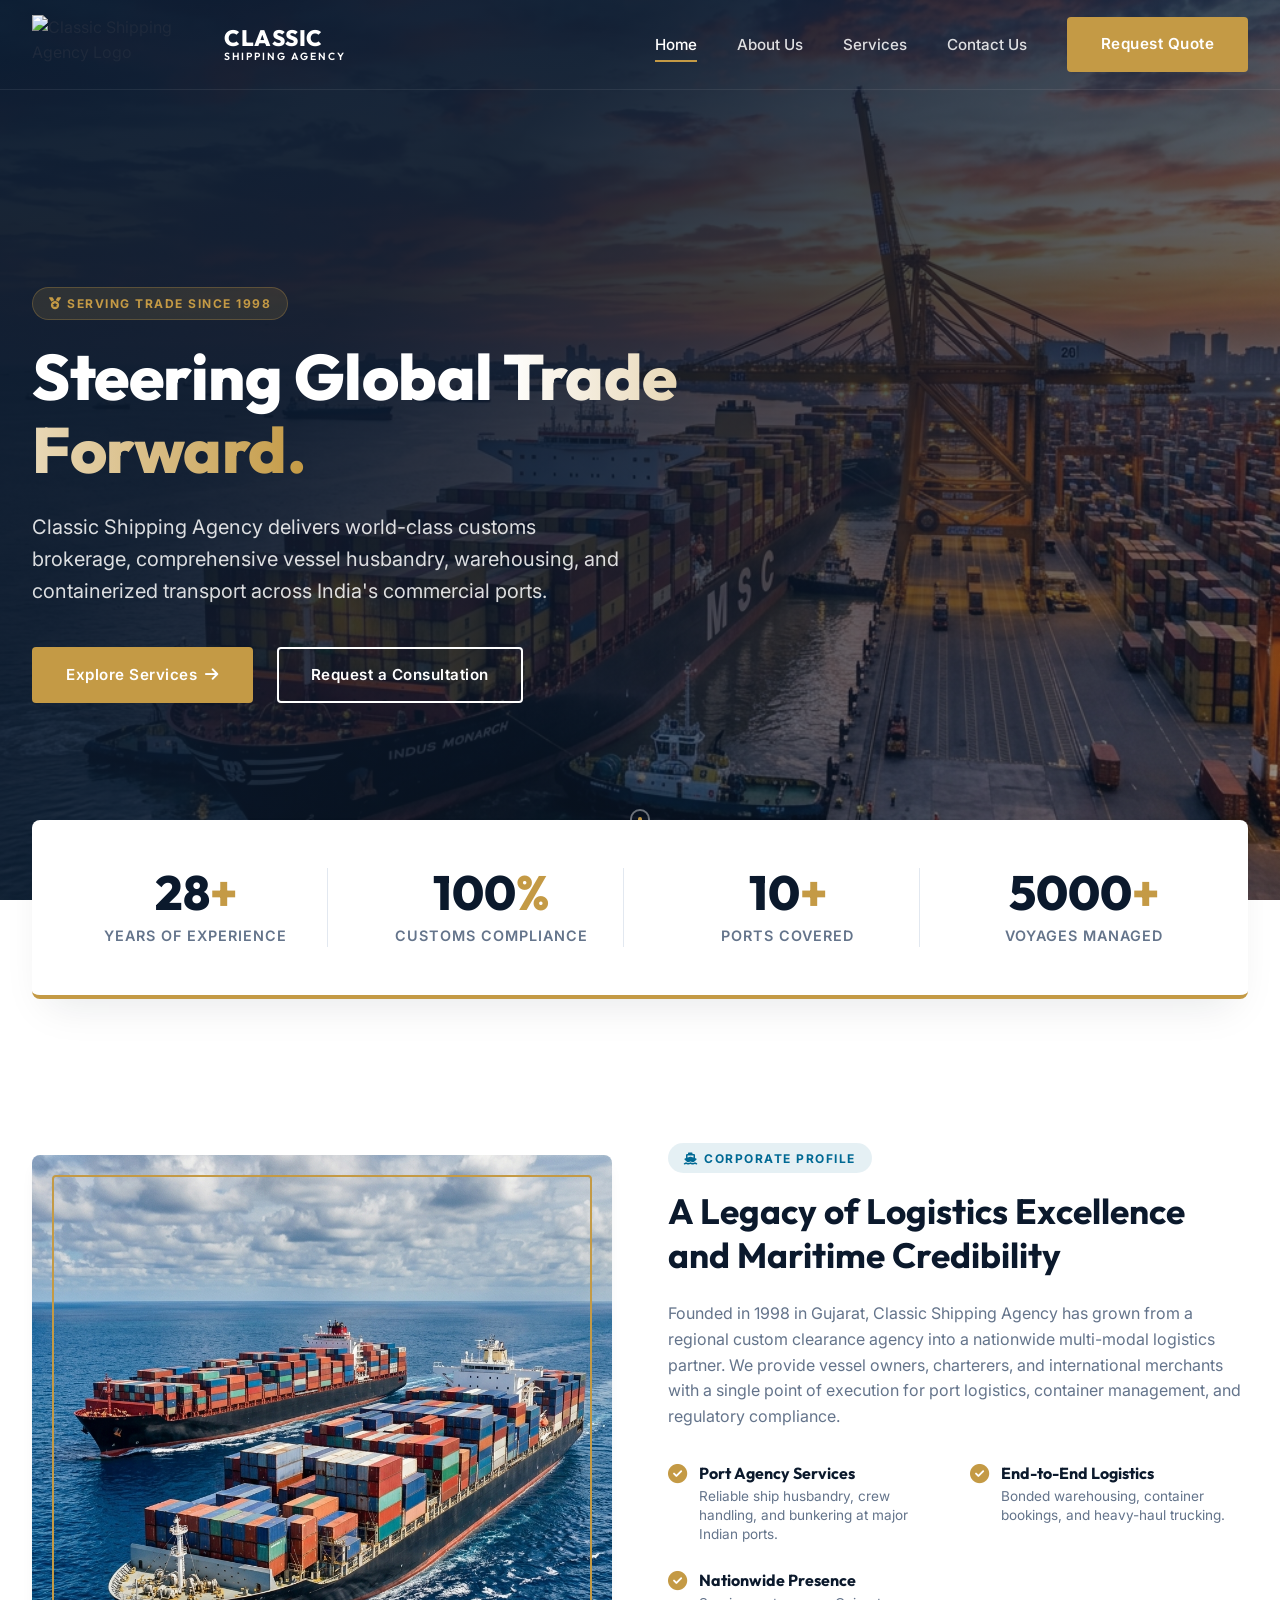
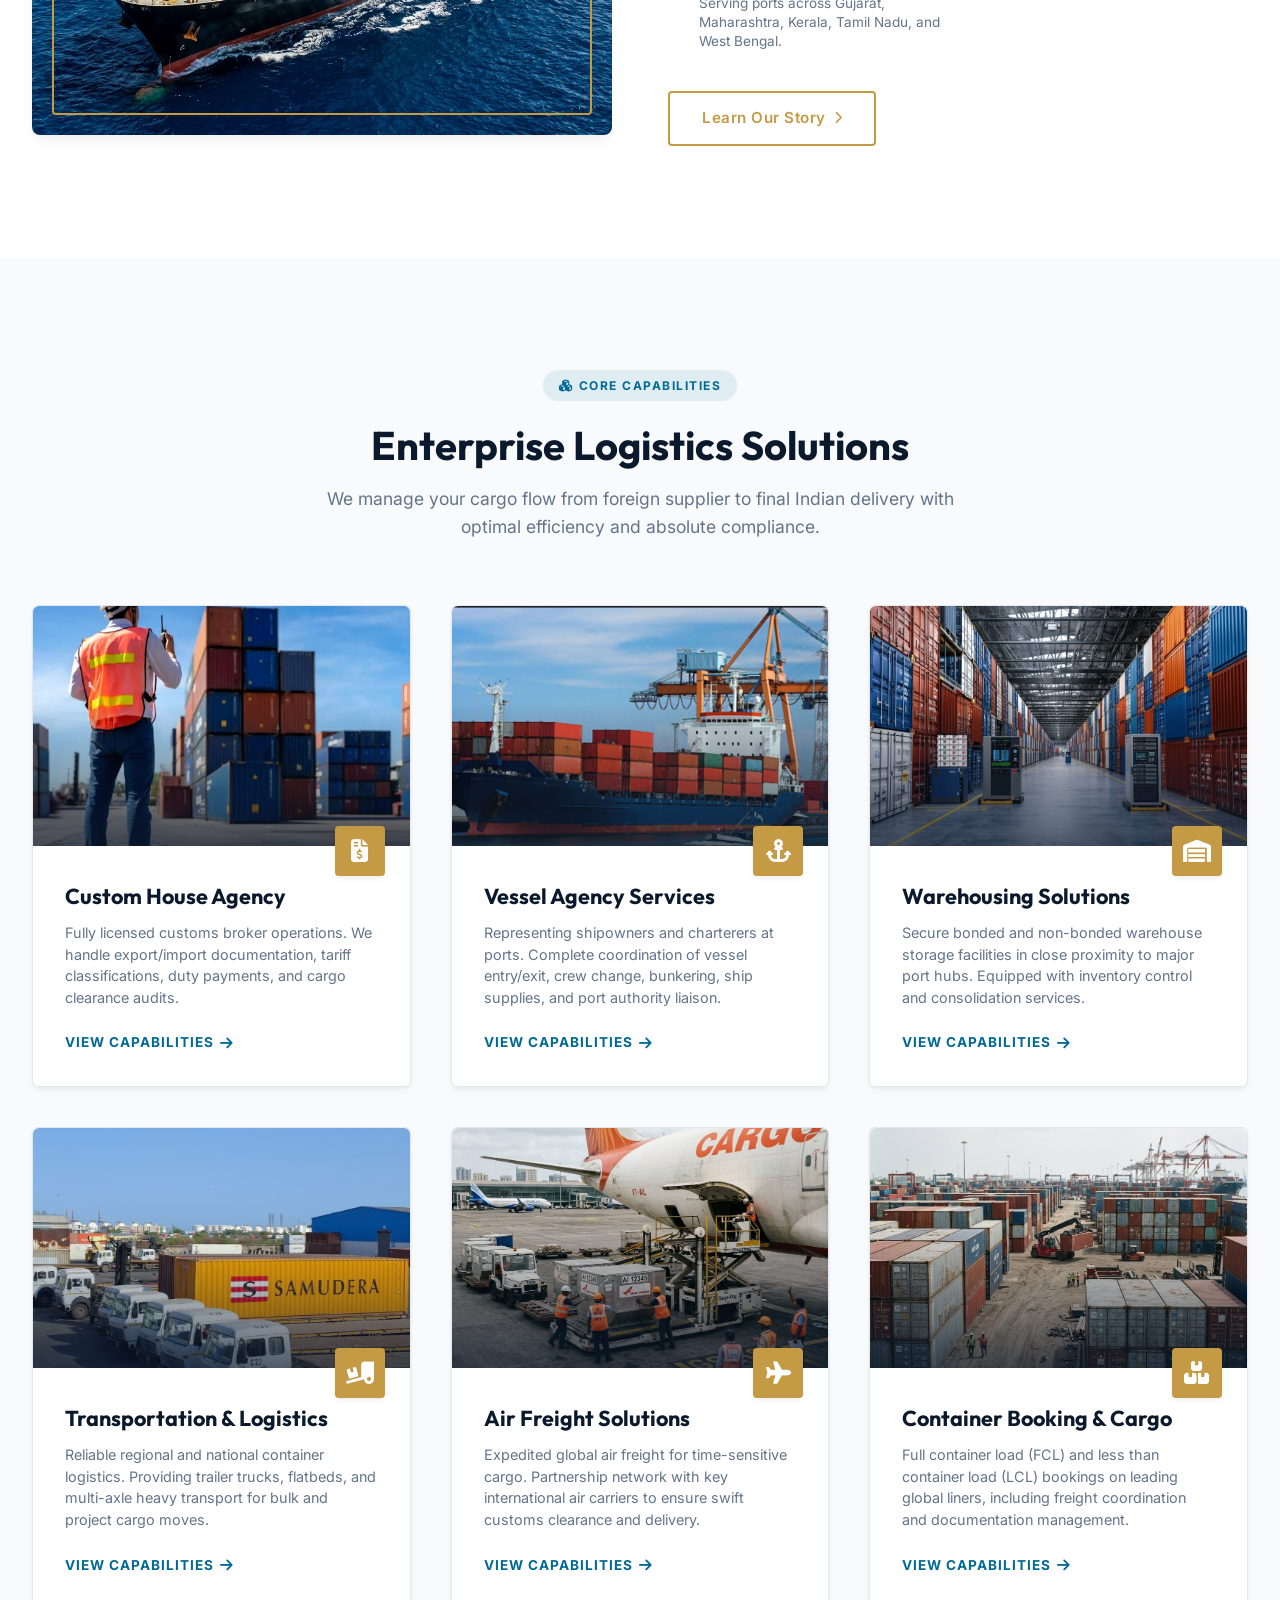
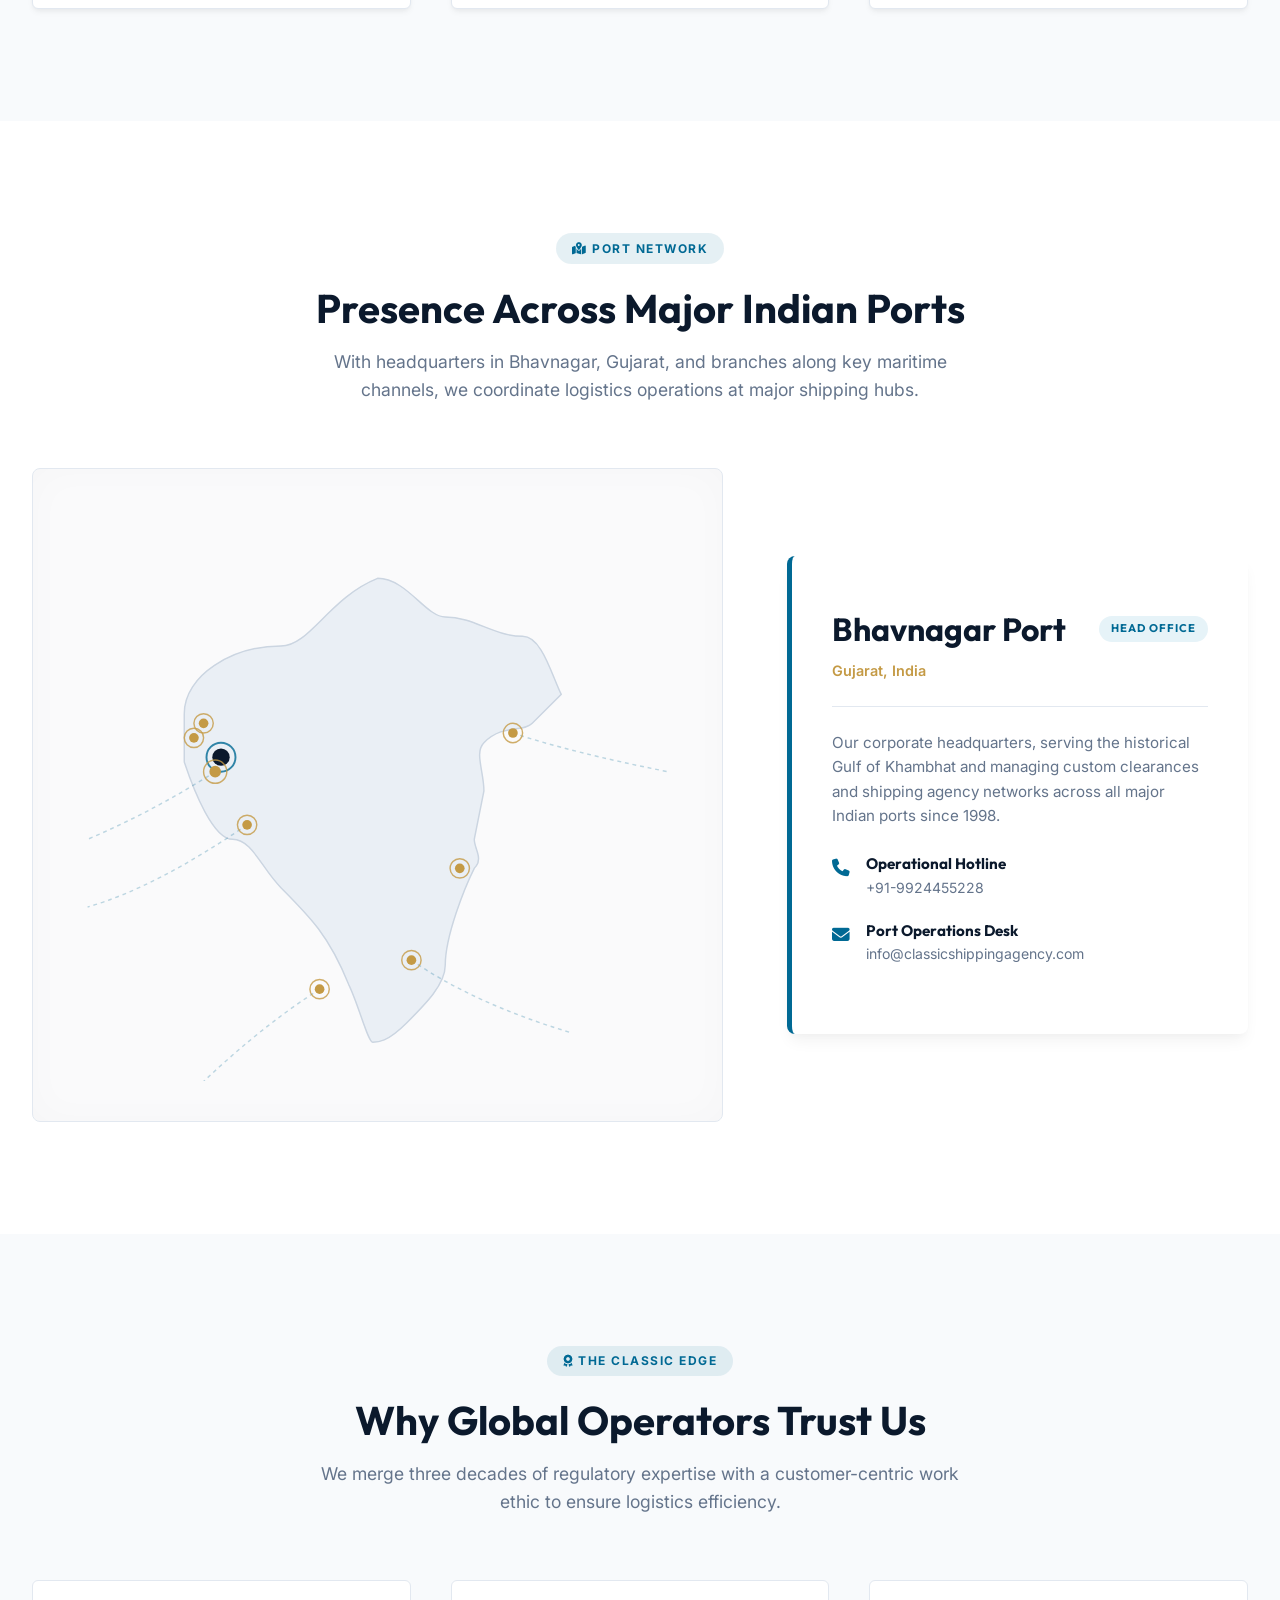
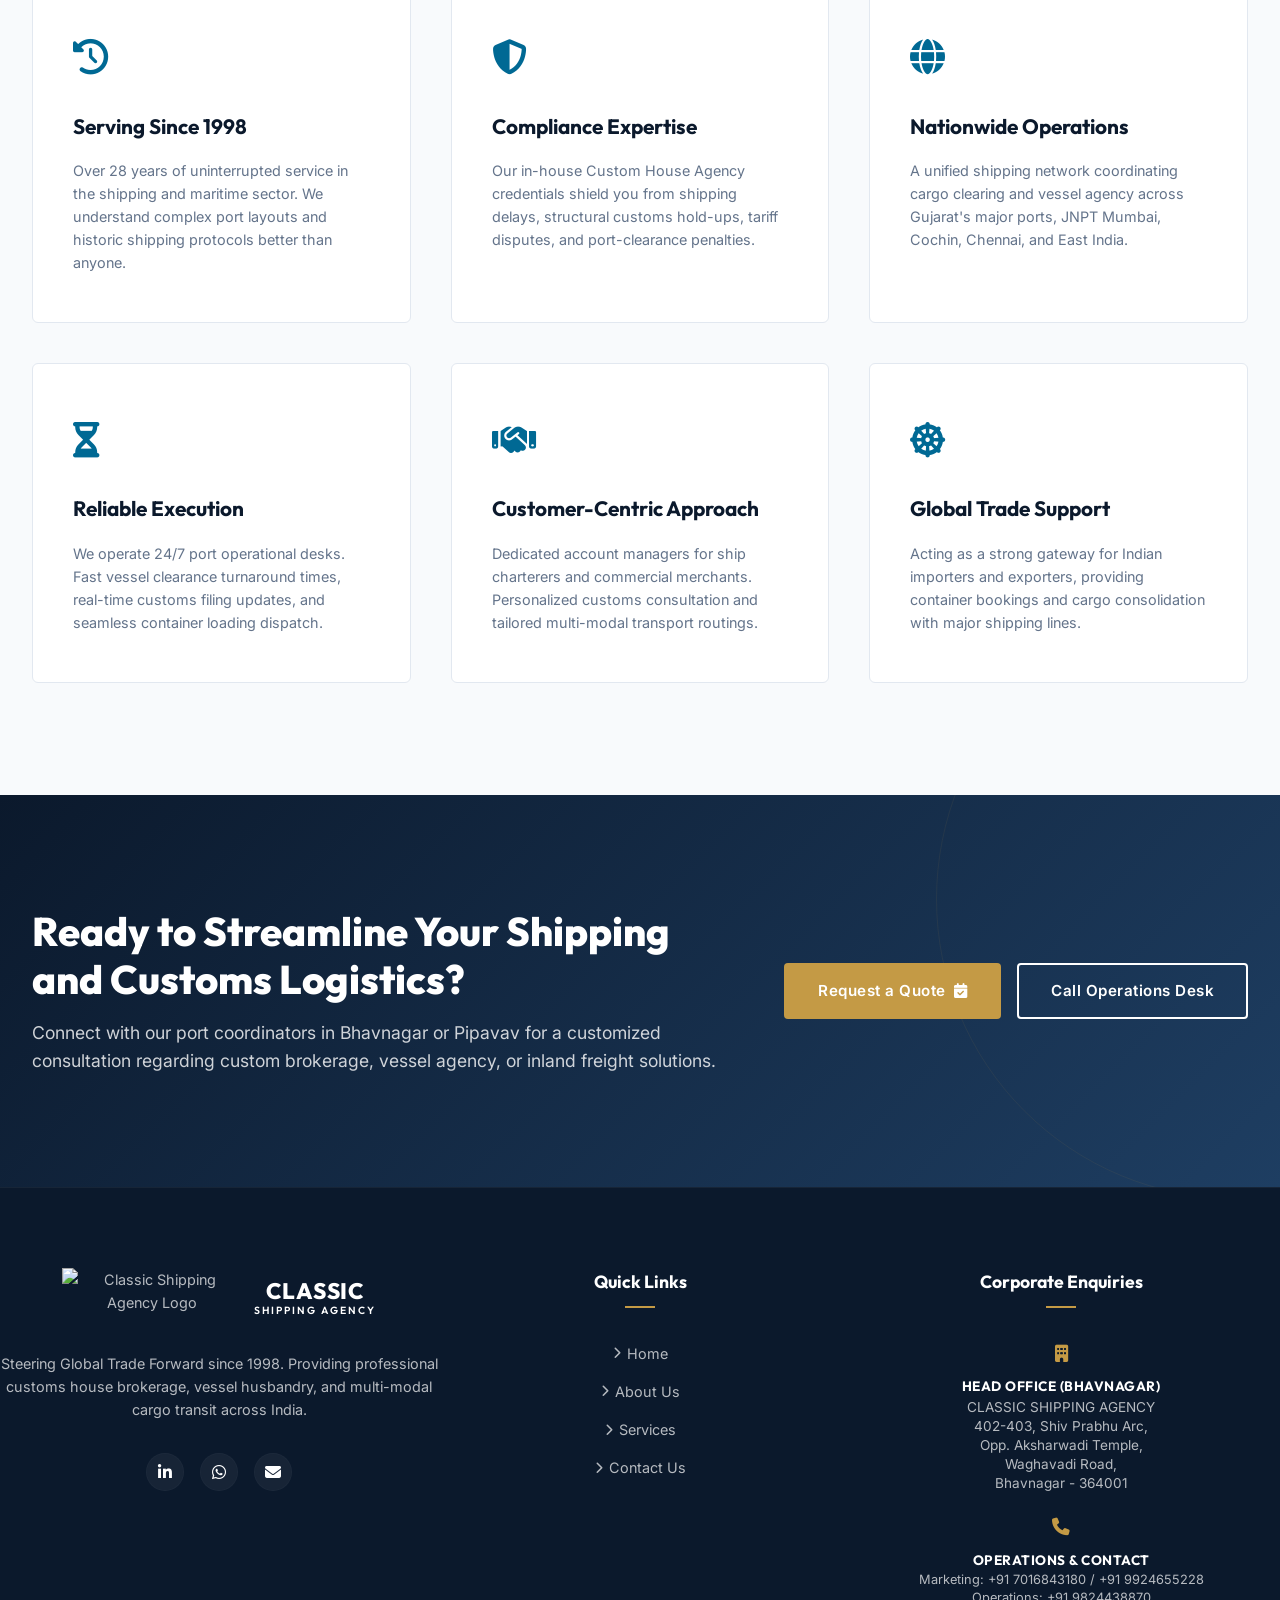
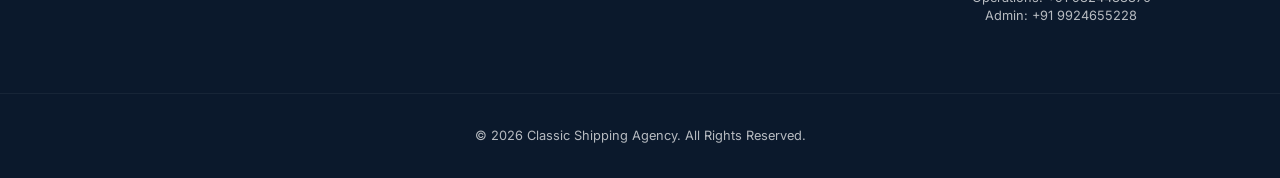
==== commit 65fece4d: "feat: implement FormSubmit integration and Leaflet-based map with updated contact details and assets" ====
--- a/index.html
+++ b/index.html
@@ -94,13 +94,13 @@
                 <p class="about-preview-text">Founded in 1998 in Gujarat, Classic Shipping Agency has grown from a regional custom clearance agency into a nationwide multi-modal logistics partner. We provide vessel owners, charterers, and international merchants with a single point of execution for port logistics, container management, and regulatory compliance.</p>
                 
                 <div class="about-key-features">
-                    <div class="feature-bullet">
+                    <!-- <div class="feature-bullet">
                         <div class="feature-bullet-icon"><i class="fa-solid fa-circle-check"></i></div>
                         <div class="feature-bullet-text">
                             <h4>Licensed Custom Broker</h4>
                             <p>Direct in-house custom clearance handling complex regulatory structures.</p>
                         </div>
-                    </div>
+                    </div> -->
                     <div class="feature-bullet">
                         <div class="feature-bullet-icon"><i class="fa-solid fa-circle-check"></i></div>
                         <div class="feature-bullet-text">
@@ -184,7 +184,7 @@
                 <!-- Service Card 4 -->
                 <div class="service-card animate-on-scroll">
                     <div class="service-img-wrap">
-                        <img src="images/svc_transportation.png" alt="Transportation &amp; Logistics">
+                        <img src="images/transportation.png" alt="Transportation &amp; Logistics">
                         <div class="service-img-overlay"></div>
                     </div>
                     <div class="service-icon-badge"><i class="fa-solid fa-truck-ramp-box"></i></div>
@@ -320,7 +320,7 @@
                             <div class="port-info-detail-icon"><i class="fa-solid fa-phone"></i></div>
                             <div class="port-info-detail-text">
                                 <h5>Operational Hotline</h5>
-                                <p class="port-info-phone">+91 9824438870</p>
+                                <p class="port-info-phone">+91-9924455228</p>
                             </div>
                         </div>
                         
@@ -328,7 +328,7 @@
                             <div class="port-info-detail-icon"><i class="fa-solid fa-envelope"></i></div>
                             <div class="port-info-detail-text">
                                 <h5>Port Operations Desk</h5>
-                                <p class="port-info-email">info@classicshipping.in</p>
+                                <p class="port-info-email">info@classicshippingagency.com</p>
                             </div>
                         </div>
                     </div>
@@ -416,7 +416,7 @@
                 <div class="footer-socials">
                     <a href="https://linkedin.com" target="_blank" class="social-link" aria-label="LinkedIn"><i class="fa-brands fa-linkedin-in"></i></a>
                     <a href="https://whatsapp.com" target="_blank" class="social-link" aria-label="WhatsApp"><i class="fa-brands fa-whatsapp"></i></a>
-                    <a href="mailto:ops.bhavnagar@classicshipping.in" class="social-link" aria-label="Email"><i class="fa-solid fa-envelope"></i></a>
+                    <a href="mailto:info@classicshippingagency.com" class="social-link" aria-label="Email"><i class="fa-solid fa-envelope"></i></a>
                 </div>
             </div>
             
@@ -431,28 +431,17 @@
             </div>
             
             <div>
-                <h4 class="footer-heading">Major Port Networks</h4>
-                <ul class="footer-links">
-                    <li><a href="services.html#vessel-agency"><i class="fa-solid fa-anchor" style="font-size: 0.75rem;"></i> Bhavnagar (Head Office)</a></li>
-                    <li><a href="services.html#vessel-agency"><i class="fa-solid fa-anchor" style="font-size: 0.75rem;"></i> Pipavav (Branch Office)</a></li>
-                    <li><a href="services.html#vessel-agency"><i class="fa-solid fa-anchor" style="font-size: 0.75rem;"></i> Kandla & Mundra Ports</a></li>
-                    <li><a href="services.html#vessel-agency"><i class="fa-solid fa-anchor" style="font-size: 0.75rem;"></i> JNPT Mumbai Port</a></li>
-                    <li><a href="services.html#vessel-agency"><i class="fa-solid fa-anchor" style="font-size: 0.75rem;"></i> Chennai & Cochin Ports</a></li>
-                </ul>
-            </div>
-            
-            <div>
                 <h4 class="footer-heading">Corporate Enquiries</h4>
                 <div class="footer-contact-item">
                     <div class="footer-contact-icon"><i class="fa-solid fa-building"></i></div>
                     <div class="footer-contact-text">
                         <h6>Head Office (Bhavnagar)</h6>
                         <p style="font-size: 0.85rem; line-height: 1.4;">
-                            CLASSIC SHIPPING AGENCY (2025-26)<br>
+                            CLASSIC SHIPPING AGENCY<br>
                             402-403, Shiv Prabhu Arc,<br>
-                            OPP. Aksharwadi Temple,<br>
+                            Opp. Aksharwadi Temple,<br>
                             Waghavadi Road,<br>
-                            Bhavnagar-364001
+                            Bhavnagar - 364001
                         </p>
                     </div>
                 </div>
@@ -468,24 +457,11 @@
                         </p>
                     </div>
                 </div>
-                
-                <div class="footer-newsletter">
-                    <p>Subscribe to our trade updates & vessel clearance notifications.</p>
-                    <form class="newsletter-form" onsubmit="event.preventDefault(); alert('Thank you for subscribing to Classic Trade Updates.'); this.reset();">
-                        <input type="email" placeholder="Your corporate email..." required>
-                        <button type="submit" aria-label="Subscribe"><i class="fa-solid fa-paper-plane"></i></button>
-                    </form>
-                </div>
             </div>
         </div>
         
         <div class="container footer-bottom">
-            <div>&copy; 2026 Classic Shipping Agency. All rights reserved. Established 1998.</div>
-            <div class="footer-bottom-links">
-                <a href="#">Privacy Policy</a>
-                <a href="#">Terms of Trading</a>
-                <a href="contact.html">Customs House License: CHA-1998-IND</a>
-            </div>
+            <div>&copy; 2026 Classic Shipping Agency. All Rights Reserved.</div>
         </div>
     </footer>
 
--- a/css/style.css
+++ b/css/style.css
@@ -1113,28 +1113,33 @@
     color: rgba(255, 255, 255, 0.7);
     font-size: 0.9rem;
     border-top: 1px solid rgba(255, 255, 255, 0.05);
+    text-align: center;
 }
 
 .footer-top {
     padding: 5rem 0 3rem;
     display: grid;
-    grid-template-columns: 2fr 1fr 1.2fr 1.5fr;
+    grid-template-columns: 1.5fr 1fr 1.5fr;
     gap: 3.5rem;
     border-bottom: 1px solid rgba(255, 255, 255, 0.05);
+    justify-content: center;
 }
 
 .footer-logo {
     margin-bottom: 1.5rem;
+    justify-content: center;
 }
 
 .footer-desc {
-    margin-bottom: 2rem;
+    margin: 0 auto 2rem;
+    max-width: 450px;
     line-height: 1.6;
 }
 
 .footer-socials {
     display: flex;
     gap: 1rem;
+    justify-content: center;
 }
 
 .social-link {
@@ -1165,13 +1170,15 @@
     margin-bottom: 2rem;
     position: relative;
     padding-bottom: 0.75rem;
+    text-align: center;
 }
 
 .footer-heading::after {
     content: '';
     position: absolute;
     bottom: 0;
-    left: 0;
+    left: 50%;
+    transform: translateX(-50%);
     width: 30px;
     height: 2px;
     background-color: var(--accent-gold);
@@ -1179,6 +1186,9 @@
 
 .footer-links {
     list-style: none;
+    display: flex;
+    flex-direction: column;
+    align-items: center;
 }
 
 .footer-links li {
@@ -1189,6 +1199,7 @@
     color: rgba(255, 255, 255, 0.7);
     display: inline-flex;
     align-items: center;
+    justify-content: center;
     gap: 6px;
 }
 
@@ -1199,15 +1210,17 @@
 
 .footer-contact-item {
     display: flex;
-    gap: 0.75rem;
+    flex-direction: column;
+    align-items: center;
+    text-align: center;
+    gap: 0.5rem;
     margin-bottom: 1.25rem;
-    align-items: flex-start;
 }
 
 .footer-contact-icon {
     color: var(--accent-gold);
-    font-size: 1rem;
-    margin-top: 3px;
+    font-size: 1.1rem;
+    margin-top: 0;
 }
 
 .footer-contact-text h6 {
@@ -1268,14 +1281,16 @@
 .footer-bottom {
     padding: 2rem 0;
     display: flex;
-    justify-content: space-between;
-    align-items: center;
+    justify-content: center;
+    align-items: center;
+    text-align: center;
     font-size: 0.8rem;
 }
 
 .footer-bottom-links {
     display: flex;
     gap: 1.5rem;
+    justify-content: center;
 }
 
 .footer-bottom-links a:hover {
@@ -1886,7 +1901,7 @@
         gap: 3rem;
     }
     .footer-top {
-        grid-template-columns: repeat(2, 1fr);
+        grid-template-columns: 1fr;
         gap: 3rem;
     }
     .contact-layout {
@@ -1909,6 +1924,9 @@
     .grid-3 {
         grid-template-columns: 1fr;
         gap: 2rem;
+    }
+    .grid-4 {
+        grid-template-columns: 1fr;
     }
     .section-title {
         font-size: 2rem;
@@ -2050,3 +2068,50 @@
         height: 260px;
     }
 }
+
+@media (max-width: 576px) {
+    .container {
+        padding: 0 1.25rem;
+    }
+}
+
+@media (max-width: 480px) {
+    .section-padding {
+        padding: 3.5rem 0;
+    }
+    .stats-banner {
+        margin-top: -2rem;
+    }
+    .section-title {
+        font-size: 1.8rem;
+    }
+    .hero-title {
+        font-size: 2.1rem;
+    }
+    .inner-hero-title {
+        font-size: 2rem;
+    }
+    .hero-desc {
+        font-size: 1rem;
+        margin-bottom: 1.75rem;
+    }
+    .port-info-card {
+        padding: 1.75rem 1.25rem;
+        min-height: auto;
+    }
+    .port-info-title {
+        font-size: 1.5rem;
+        flex-direction: column;
+        align-items: flex-start;
+        gap: 0.5rem;
+    }
+    .contact-form-card {
+        padding: 1.5rem 1.25rem;
+    }
+    .contact-form-title {
+        font-size: 1.5rem;
+    }
+    .map-iframe-wrapper {
+        height: 300px;
+    }
+}
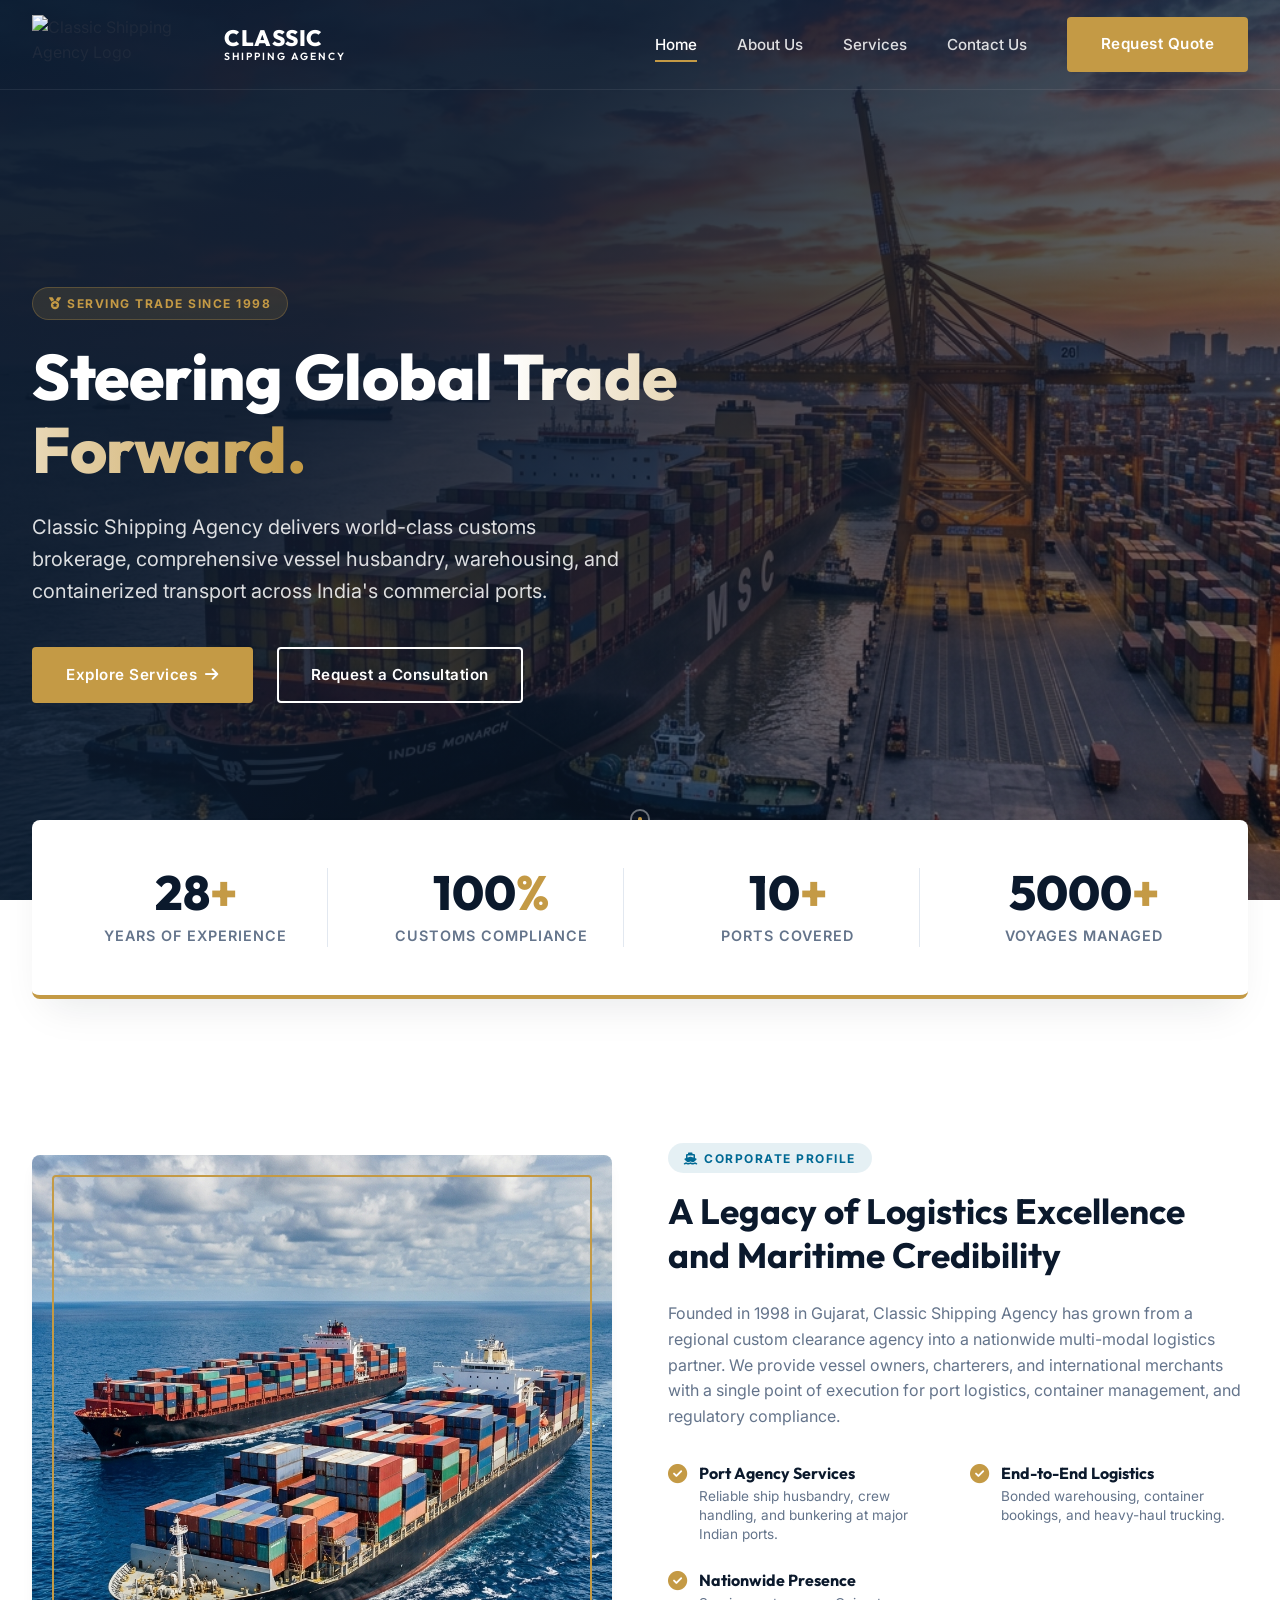
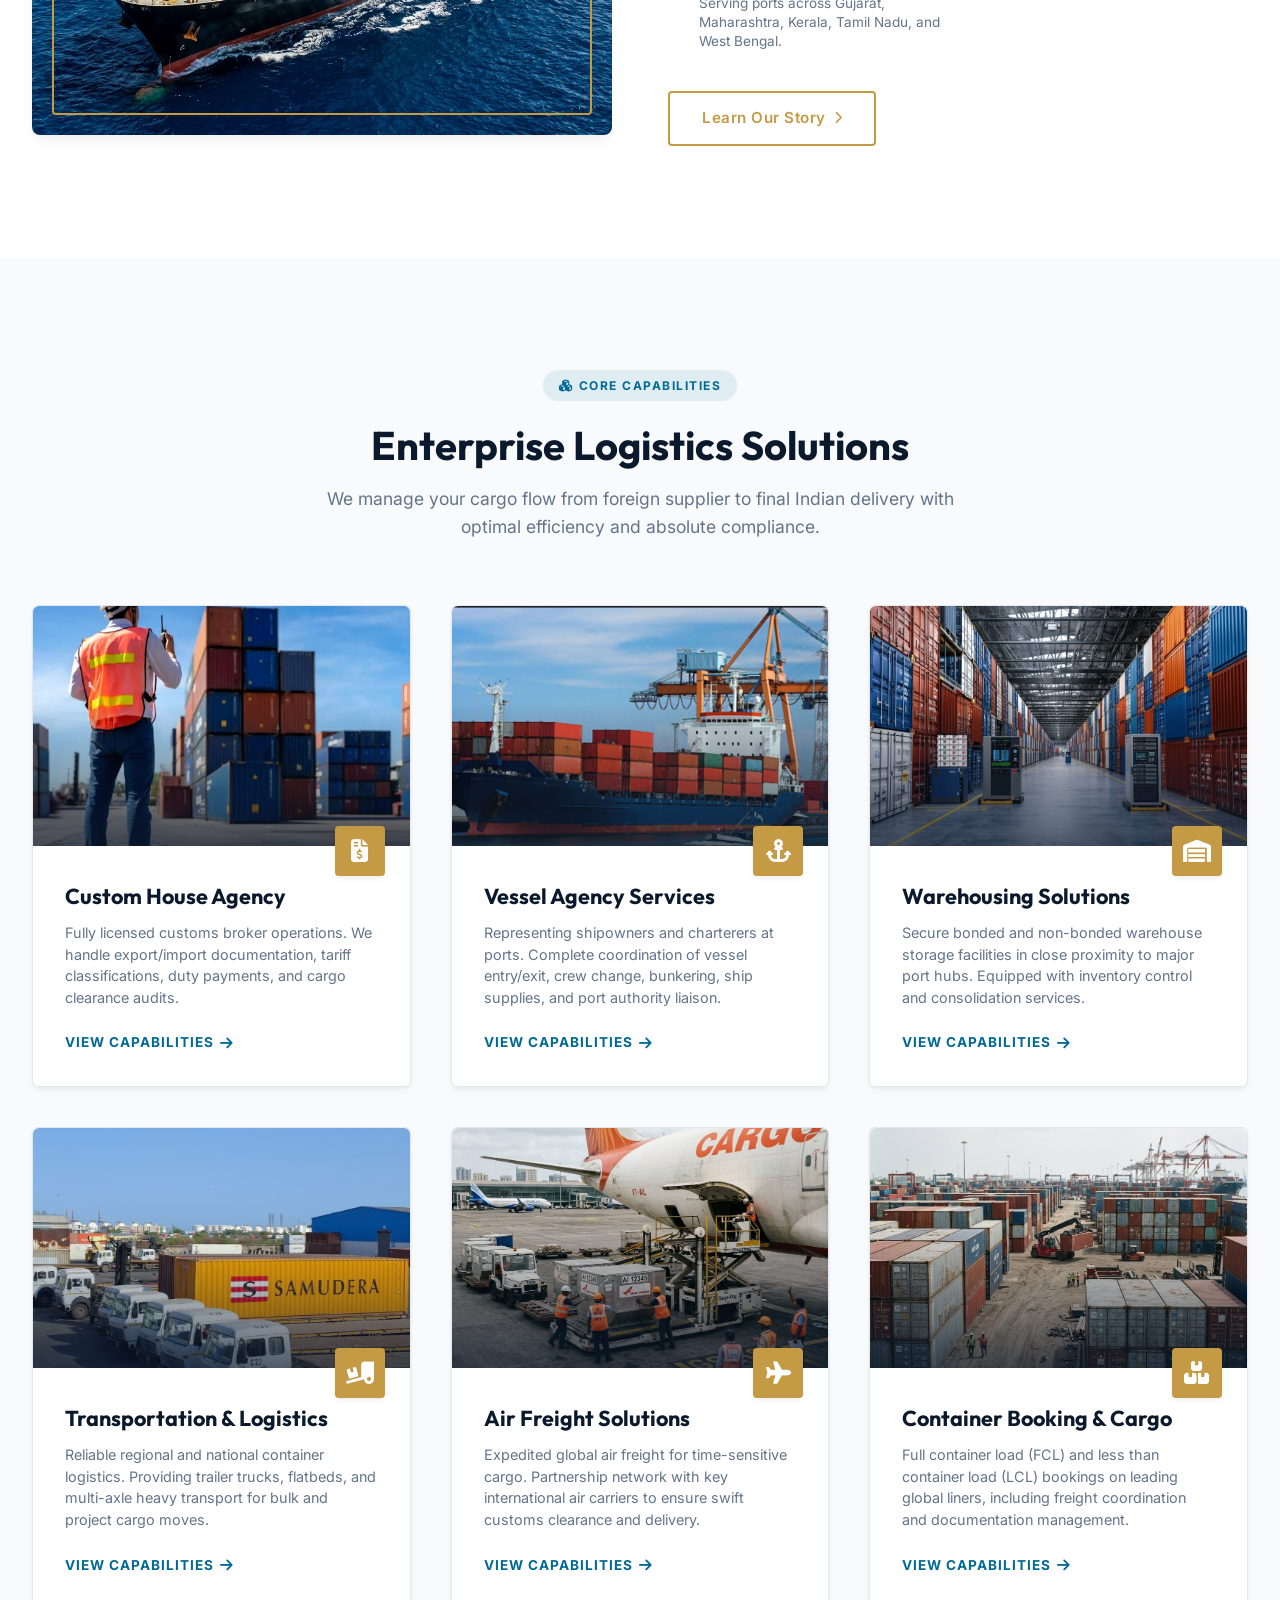
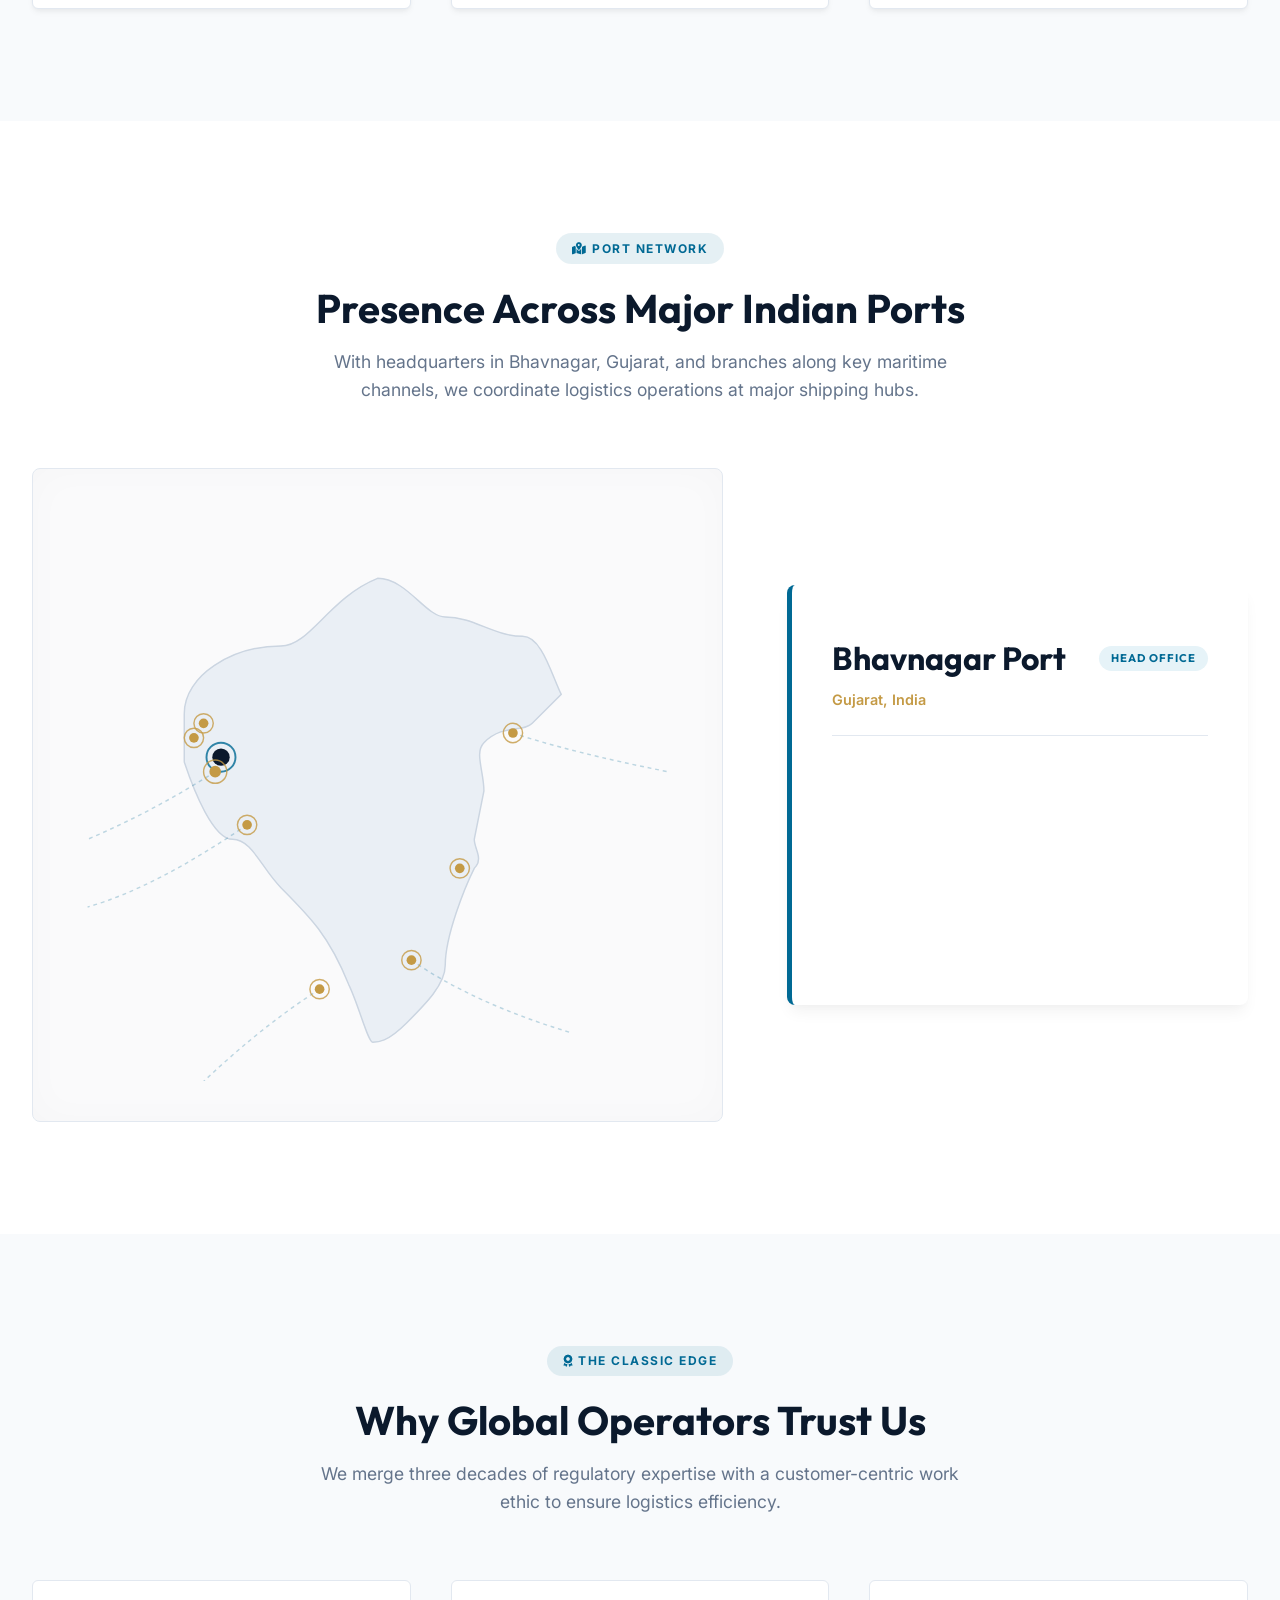
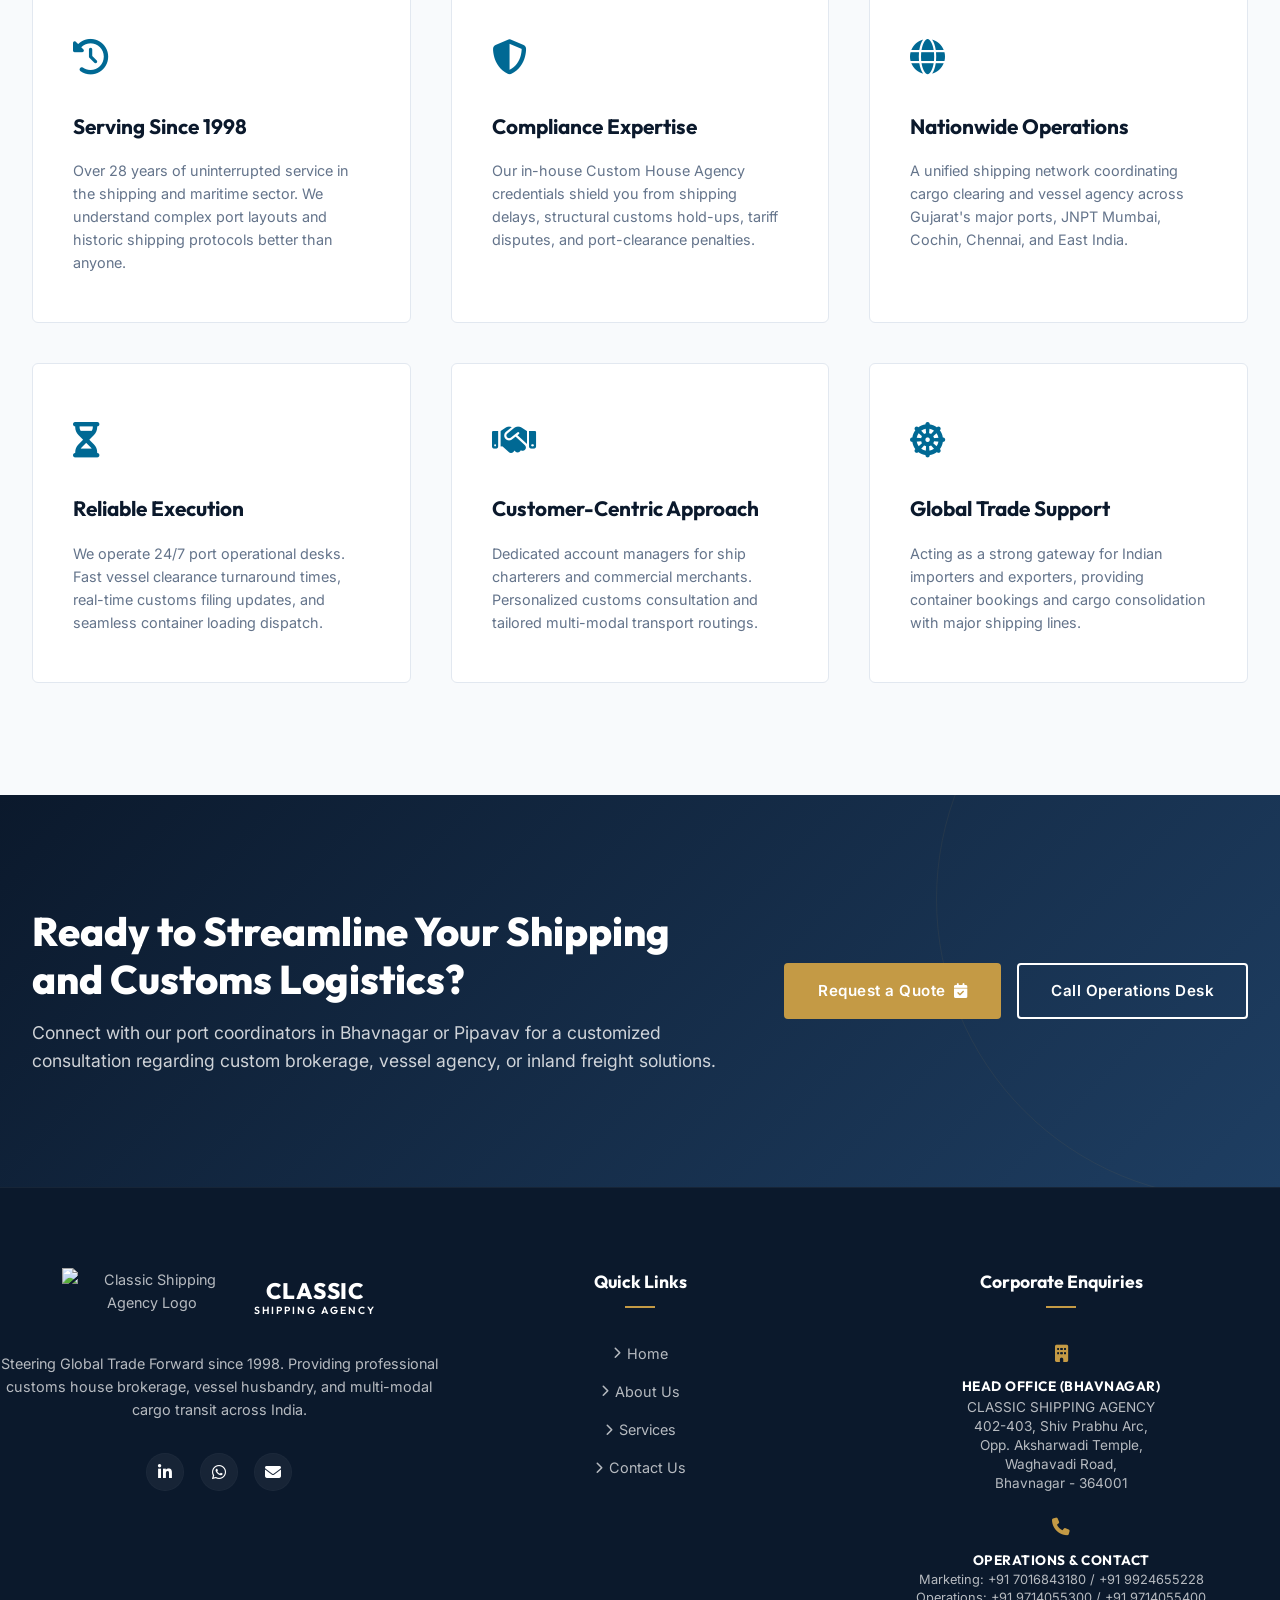
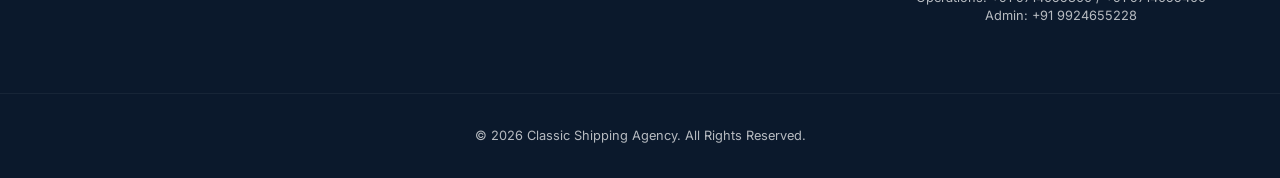
==== commit 21a8d709: "feat: add global JS utility file and update corporate contact information across site pages" ====
--- a/index.html
+++ b/index.html
@@ -1,14 +1,158 @@
 <!DOCTYPE html>
-<html lang="en">
+<html lang="en-IN">
+
 <head>
     <meta charset="UTF-8">
     <meta name="viewport" content="width=device-width, initial-scale=1.0">
-    <meta name="description" content="Established in 1998, Classic Shipping Agency is a premier Indian maritime logistics provider. Licensed Customs House Agents, Vessel Agency, Warehousing, and Container cargo logistics across India.">
-    <title>Classic Shipping Agency - Steering Global Trade Forward | Established 1998</title>
+
+    <!-- ===================== PRIMARY SEO META ===================== -->
+    <title>Classic Shipping Agency | Shipping &amp; Logistics Services in Bhavnagar Since 1998</title>
+    <meta name="description"
+        content="Classic Shipping Agency – Bhavnagar's trusted shipping &amp; logistics company since 1998. Expert customs brokerage, freight forwarding, container booking &amp; port agency across Gujarat, India.">
+    <meta name="keywords"
+        content="shipping agency Bhavnagar, logistics company Bhavnagar, freight forwarding Gujarat, custom house agency Bhavnagar, port agency services India, container booking India, warehousing Gujarat, transportation Gujarat, air freight India, shipping agency Gujarat">
+    <meta name="author" content="Classic Shipping Agency">
+    <meta name="robots" content="index, follow, max-snippet:-1, max-image-preview:large, max-video-preview:-1">
+    <meta name="geo.region" content="IN-GJ">
+    <meta name="geo.placename" content="Bhavnagar, Gujarat, India">
+    <meta name="geo.position" content="21.7538531;72.14346">
+    <meta name="ICBM" content="21.7538531, 72.14346">
+    <link rel="canonical" href="https://www.classicshippingagency.com/">
+
+    <!-- ===================== FAVICON ===================== -->
+    <link rel="icon" type="image/png" sizes="16x16" href="images/favicon-16.png">
+    <link rel="icon" type="image/png" sizes="32x32" href="images/favicon-32.png">
+    <link rel="icon" type="image/png" sizes="48x48" href="images/favicon-48.png">
+    <link rel="icon" type="image/png" sizes="96x96" href="images/favicon-96.png">
+    <link rel="icon" type="image/png" sizes="192x192" href="images/favicon-192.png">
+    <link rel="icon" type="image/png" sizes="512x512" href="images/favicon-512.png">
+    <link rel="apple-touch-icon" sizes="180x180" href="images/apple-touch-icon.png">
+    <meta name="theme-color" content="#0a1628">
+
+    <!-- ===================== OPEN GRAPH ===================== -->
+    <meta property="og:type" content="website">
+    <meta property="og:site_name" content="Classic Shipping Agency">
+    <meta property="og:title" content="Classic Shipping Agency | Shipping &amp; Logistics in Bhavnagar Since 1998">
+    <meta property="og:description" content="Headquartered in Bhavnagar, Gujarat. Licensed customs brokers, freight forwarders &amp; port agents serving India's maritime trade since 1998. Container booking, warehousing &amp; air freight.">
+    <meta property="og:url" content="https://www.classicshippingagency.com/">
+    <meta property="og:image" content="https://www.classicshippingagency.com/images/og-social-banner.png">
+    <meta property="og:image:width" content="1200">
+    <meta property="og:image:height" content="630">
+    <meta property="og:image:alt" content="Classic Shipping Agency – Shipping &amp; Logistics, Bhavnagar, Gujarat">
+    <meta property="og:locale" content="en_IN">
+
+    <!-- ===================== TWITTER CARD ===================== -->
+    <meta name="twitter:card" content="summary_large_image">
+    <meta name="twitter:title" content="Classic Shipping Agency | Shipping &amp; Logistics in Bhavnagar Since 1998">
+    <meta name="twitter:description" content="Headquartered in Bhavnagar, Gujarat. Licensed customs brokers, freight forwarders &amp; port agents serving India's maritime trade since 1998.">
+    <meta name="twitter:image" content="https://www.classicshippingagency.com/images/og-social-banner.png">
+    <meta name="twitter:image:alt" content="Classic Shipping Agency – Shipping &amp; Logistics, Bhavnagar, Gujarat">
+
+    <!-- ===================== JSON-LD STRUCTURED DATA ===================== -->
+    <script type="application/ld+json">
+    {
+      "@context": "https://schema.org",
+      "@graph": [
+        {
+          "@type": "Organization",
+          "@id": "https://www.classicshippingagency.com/#organization",
+          "name": "Classic Shipping Agency",
+          "url": "https://www.classicshippingagency.com/",
+          "logo": {
+            "@type": "ImageObject",
+            "url": "https://www.classicshippingagency.com/images/logo.png",
+            "width": 512,
+            "height": 512
+          },
+          "foundingDate": "1998",
+          "description": "Classic Shipping Agency is a premier Indian maritime logistics company headquartered in Bhavnagar, Gujarat. Established in 1998, we provide customs house agency, vessel agency, warehousing, transportation, air freight, and container booking services across India.",
+          "email": "info@classicshippingagency.com",
+          "telephone": ["+91-7016843180", "+91-9924655228", "+91-9714055300", "+91-9714055400"],
+          "address": {
+            "@type": "PostalAddress",
+            "streetAddress": "402-403, Shiv Prabhu Arc, Opp. Aksharwadi Temple, Waghavadi Road",
+            "addressLocality": "Bhavnagar",
+            "addressRegion": "Gujarat",
+            "postalCode": "364001",
+            "addressCountry": "IN"
+          },
+          "areaServed": [
+            {"@type": "State", "name": "Gujarat"},
+            {"@type": "Country", "name": "India"}
+          ],
+          "sameAs": [
+            "https://linkedin.com"
+          ]
+        },
+        {
+          "@type": "LocalBusiness",
+          "@id": "https://www.classicshippingagency.com/#localbusiness",
+          "name": "Classic Shipping Agency",
+          "image": "https://www.classicshippingagency.com/images/og-social-banner.png",
+          "url": "https://www.classicshippingagency.com/",
+          "telephone": "+91-9714055300",
+          "email": "info@classicshippingagency.com",
+          "foundingDate": "1998",
+          "priceRange": "$$",
+          "currenciesAccepted": "INR",
+          "paymentAccepted": "Cash, Bank Transfer",
+          "openingHours": "Mo-Sa 09:30-18:30",
+          "address": {
+            "@type": "PostalAddress",
+            "streetAddress": "402-403, Shiv Prabhu Arc, Opp. Aksharwadi Temple, Waghavadi Road",
+            "addressLocality": "Bhavnagar",
+            "addressRegion": "Gujarat",
+            "postalCode": "364001",
+            "addressCountry": "IN"
+          },
+          "geo": {
+            "@type": "GeoCoordinates",
+            "latitude": 21.7538531,
+            "longitude": 72.14346
+          },
+          "hasMap": "https://www.google.com/maps/place/Shiv+Prabhu+Arc,+308,+Waghawadi+Rd.,+Bhavnagar,+Gujarat+364001",
+          "description": "Shipping agency, customs house agent, freight forwarder, and port agent headquartered in Bhavnagar, Gujarat, India. Serving Indian maritime trade since 1998.",
+          "serviceArea": {
+            "@type": "GeoCircle",
+            "geoMidpoint": {
+              "@type": "GeoCoordinates",
+              "latitude": 21.7538531,
+              "longitude": 72.14346
+            },
+            "geoRadius": "500000"
+          },
+          "hasOfferCatalog": {
+            "@type": "OfferCatalog",
+            "name": "Shipping & Logistics Services",
+            "itemListElement": [
+              {"@type": "Offer", "itemOffered": {"@type": "Service", "name": "Custom House Agency", "description": "Licensed customs brokerage and clearance services at Indian ports"}},
+              {"@type": "Offer", "itemOffered": {"@type": "Service", "name": "Vessel Agency Services", "description": "Ship husbandry, port representation, and crew management"}},
+              {"@type": "Offer", "itemOffered": {"@type": "Service", "name": "Warehousing", "description": "Bonded and non-bonded warehouse storage near Bhavnagar and Pipavav Port"}},
+              {"@type": "Offer", "itemOffered": {"@type": "Service", "name": "Transportation & Logistics", "description": "Container haulage and inland freight across Gujarat and India"}},
+              {"@type": "Offer", "itemOffered": {"@type": "Service", "name": "Air Freight", "description": "Express air cargo and customs clearance for time-sensitive shipments"}},
+              {"@type": "Offer", "itemOffered": {"@type": "Service", "name": "Container Booking", "description": "FCL and LCL container booking on major global shipping lines"}}
+            ]
+          },
+          "sameAs": [
+            "https://linkedin.com"
+          ]
+        },
+        {
+          "@type": "WebSite",
+          "@id": "https://www.classicshippingagency.com/#website",
+          "url": "https://www.classicshippingagency.com/",
+          "name": "Classic Shipping Agency",
+          "publisher": {"@id": "https://www.classicshippingagency.com/#organization"}
+        }
+      ]
+    }
+    </script>
+
     <!-- Fonts and Icons -->
     <link rel="stylesheet" href="https://cdnjs.cloudflare.com/ajax/libs/font-awesome/6.4.0/css/all.min.css">
     <link rel="stylesheet" href="css/style.css">
 </head>
+
 <body>
 
     <!-- Header Navigation -->
@@ -21,7 +165,7 @@
                     <span>Shipping Agency</span>
                 </div>
             </a>
-            
+
             <nav class="nav-menu-wrapper">
                 <ul class="nav-menu">
                     <li><a href="index.html" class="nav-link active">Home</a></li>
@@ -31,7 +175,7 @@
                     <li class="nav-cta"><a href="contact.html" class="btn btn-accent">Request Quote</a></li>
                 </ul>
             </nav>
-            
+
             <div class="nav-hamburger">
                 <span></span>
                 <span></span>
@@ -46,9 +190,11 @@
             <div class="hero-content">
                 <span class="badge badge-gold"><i class="fa-solid fa-medal"></i> Serving Trade Since 1998</span>
                 <h1 class="hero-title">Steering Global <span>Trade Forward.</span></h1>
-                <p class="hero-desc">Classic Shipping Agency delivers world-class customs brokerage, comprehensive vessel husbandry, warehousing, and containerized transport across India's commercial ports.</p>
+                <p class="hero-desc">Classic Shipping Agency delivers world-class customs brokerage, comprehensive
+                    vessel husbandry, warehousing, and containerized transport across India's commercial ports.</p>
                 <div class="hero-btns">
-                    <a href="services.html" class="btn btn-accent">Explore Services <i class="fa-solid fa-arrow-right" style="margin-left: 8px;"></i></a>
+                    <a href="services.html" class="btn btn-accent">Explore Services <i class="fa-solid fa-arrow-right"
+                            style="margin-left: 8px;"></i></a>
                     <a href="contact.html" class="btn btn-outline">Request a Consultation</a>
                 </div>
             </div>
@@ -85,14 +231,19 @@
     <section class="section-padding">
         <div class="container grid-2">
             <div class="about-preview-image animate-on-scroll">
-                <img src="images/about_ship.png" alt="Classic Shipping Agency Container Ships at Sea">
-            </div>
-            
+                <img src="images/about_ship.png"
+                    alt="Classic Shipping Agency container ship operations at Indian port, Bhavnagar Gujarat"
+                    loading="lazy">
+            </div>
+
             <div class="about-preview-content animate-on-scroll delay-1">
                 <span class="badge"><i class="fa-solid fa-ship"></i> Corporate Profile</span>
                 <h2 class="about-preview-title">A Legacy of Logistics Excellence and Maritime Credibility</h2>
-                <p class="about-preview-text">Founded in 1998 in Gujarat, Classic Shipping Agency has grown from a regional custom clearance agency into a nationwide multi-modal logistics partner. We provide vessel owners, charterers, and international merchants with a single point of execution for port logistics, container management, and regulatory compliance.</p>
-                
+                <p class="about-preview-text">Founded in 1998 in Gujarat, Classic Shipping Agency has grown from a
+                    regional custom clearance agency into a nationwide multi-modal logistics partner. We provide vessel
+                    owners, charterers, and international merchants with a single point of execution for port logistics,
+                    container management, and regulatory compliance.</p>
+
                 <div class="about-key-features">
                     <!-- <div class="feature-bullet">
                         <div class="feature-bullet-icon"><i class="fa-solid fa-circle-check"></i></div>
@@ -123,8 +274,9 @@
                         </div>
                     </div>
                 </div>
-                
-                <a href="about.html" class="btn btn-outline-gold">Learn Our Story <i class="fa-solid fa-chevron-right" style="margin-left: 8px; font-size: 0.8rem;"></i></a>
+
+                <a href="about.html" class="btn btn-outline-gold">Learn Our Story <i class="fa-solid fa-chevron-right"
+                        style="margin-left: 8px; font-size: 0.8rem;"></i></a>
             </div>
         </div>
     </section>
@@ -135,91 +287,117 @@
             <div class="section-title-wrap text-center animate-on-scroll">
                 <span class="badge"><i class="fa-solid fa-cubes"></i> Core Capabilities</span>
                 <h2 class="section-title">Enterprise Logistics Solutions</h2>
-                <p class="section-subtitle">We manage your cargo flow from foreign supplier to final Indian delivery with optimal efficiency and absolute compliance.</p>
-            </div>
-            
+                <p class="section-subtitle">We manage your cargo flow from foreign supplier to final Indian delivery
+                    with optimal efficiency and absolute compliance.</p>
+            </div>
+
             <div class="services-grid grid-3">
                 <!-- Service Card 1 -->
                 <div class="service-card animate-on-scroll">
                     <div class="service-img-wrap">
-                        <img src="images/svc_custom_clearance.png" alt="Custom House Agency">
+                        <img src="images/svc_custom_clearance.png"
+                            alt="Custom House Agency and customs clearance services at Indian port" loading="lazy">
                         <div class="service-img-overlay"></div>
                     </div>
                     <div class="service-icon-badge"><i class="fa-solid fa-file-invoice-dollar"></i></div>
                     <div class="service-body">
                         <h3 class="service-card-title">Custom House Agency</h3>
                         <p class="service-card-desc">Fully licensed customs broker operations. We handle export/import documentation, tariff classifications, duty payments, and cargo clearance audits.</p>
-                        <a href="services.html#custom-agency" class="service-card-link">View Capabilities <i class="fa-solid fa-arrow-right"></i></a>
-                    </div>
-                </div>
-                
+                        <a href="services.html#custom-agency" class="service-card-link">View Capabilities <i
+                                class="fa-solid fa-arrow-right"></i></a>
+                    </div>
+                </div>
+
                 <!-- Service Card 2 -->
                 <div class="service-card animate-on-scroll delay-1">
                     <div class="service-img-wrap">
-                        <img src="images/svc_vessel_agency.png" alt="Vessel Agency Services">
+                        <img src="images/svc_vessel_agency.png"
+                            alt="Vessel agency and ship husbandry services at Bhavnagar and Pipavav Port, Gujarat"
+                            loading="lazy">
                         <div class="service-img-overlay"></div>
                     </div>
                     <div class="service-icon-badge"><i class="fa-solid fa-anchor"></i></div>
                     <div class="service-body">
                         <h3 class="service-card-title">Vessel Agency Services</h3>
-                        <p class="service-card-desc">Representing shipowners and charterers at ports. Complete coordination of vessel entry/exit, crew change, bunkering, ship supplies, and port authority liaison.</p>
-                        <a href="services.html#vessel-agency" class="service-card-link">View Capabilities <i class="fa-solid fa-arrow-right"></i></a>
-                    </div>
-                </div>
-                
+                        <p class="service-card-desc">Representing shipowners and charterers at ports. Complete
+                            coordination of vessel entry/exit, crew change, bunkering, ship supplies, and port authority
+                            liaison.</p>
+                        <a href="services.html#vessel-agency" class="service-card-link">View Capabilities <i
+                                class="fa-solid fa-arrow-right"></i></a>
+                    </div>
+                </div>
+
                 <!-- Service Card 3 -->
                 <div class="service-card animate-on-scroll delay-2">
                     <div class="service-img-wrap">
-                        <img src="images/svc_warehousing.png" alt="Warehousing Solutions">
+                        <img src="images/svc_warehousing.png"
+                            alt="Warehousing and logistics storage solutions near Bhavnagar, Gujarat" loading="lazy">
                         <div class="service-img-overlay"></div>
                     </div>
                     <div class="service-icon-badge"><i class="fa-solid fa-warehouse"></i></div>
                     <div class="service-body">
                         <h3 class="service-card-title">Warehousing Solutions</h3>
-                        <p class="service-card-desc">Secure bonded and non-bonded warehouse storage facilities in close proximity to major port hubs. Equipped with inventory control and consolidation services.</p>
-                        <a href="services.html#warehousing" class="service-card-link">View Capabilities <i class="fa-solid fa-arrow-right"></i></a>
-                    </div>
-                </div>
-                
+                        <p class="service-card-desc">Secure bonded and non-bonded warehouse storage facilities in close
+                            proximity to major port hubs. Equipped with inventory control and consolidation services.
+                        </p>
+                        <a href="services.html#warehousing" class="service-card-link">View Capabilities <i
+                                class="fa-solid fa-arrow-right"></i></a>
+                    </div>
+                </div>
+
                 <!-- Service Card 4 -->
                 <div class="service-card animate-on-scroll">
                     <div class="service-img-wrap">
-                        <img src="images/transportation.png" alt="Transportation &amp; Logistics">
+                        <img src="images/transportation.png"
+                            alt="Container transportation and inland logistics services across Gujarat, India"
+                            loading="lazy">
                         <div class="service-img-overlay"></div>
                     </div>
                     <div class="service-icon-badge"><i class="fa-solid fa-truck-ramp-box"></i></div>
                     <div class="service-body">
                         <h3 class="service-card-title">Transportation & Logistics</h3>
-                        <p class="service-card-desc">Reliable regional and national container logistics. Providing trailer trucks, flatbeds, and multi-axle heavy transport for bulk and project cargo moves.</p>
-                        <a href="services.html#transportation" class="service-card-link">View Capabilities <i class="fa-solid fa-arrow-right"></i></a>
-                    </div>
-                </div>
-                
+                        <p class="service-card-desc">Reliable regional and national container logistics. Providing
+                            trailer trucks, flatbeds, and multi-axle heavy transport for bulk and project cargo moves.
+                        </p>
+                        <a href="services.html#transportation" class="service-card-link">View Capabilities <i
+                                class="fa-solid fa-arrow-right"></i></a>
+                    </div>
+                </div>
+
                 <!-- Service Card 5 -->
                 <div class="service-card animate-on-scroll delay-1">
                     <div class="service-img-wrap">
-                        <img src="images/svc_air_freight.png" alt="Air Freight Solutions">
+                        <img src="images/svc_air_freight.png"
+                            alt="Air freight and express cargo shipping services from India" loading="lazy">
                         <div class="service-img-overlay"></div>
                     </div>
                     <div class="service-icon-badge"><i class="fa-solid fa-plane"></i></div>
                     <div class="service-body">
                         <h3 class="service-card-title">Air Freight Solutions</h3>
-                        <p class="service-card-desc">Expedited global air freight for time-sensitive cargo. Partnership network with key international air carriers to ensure swift customs clearance and delivery.</p>
-                        <a href="services.html#air-freight" class="service-card-link">View Capabilities <i class="fa-solid fa-arrow-right"></i></a>
-                    </div>
-                </div>
-                
+                        <p class="service-card-desc">Expedited global air freight for time-sensitive cargo. Partnership
+                            network with key international air carriers to ensure swift customs clearance and delivery.
+                        </p>
+                        <a href="services.html#air-freight" class="service-card-link">View Capabilities <i
+                                class="fa-solid fa-arrow-right"></i></a>
+                    </div>
+                </div>
+
                 <!-- Service Card 6 -->
                 <div class="service-card animate-on-scroll delay-2">
                     <div class="service-img-wrap">
-                        <img src="images/svc_container_booking.png" alt="Container Booking &amp; Coordination">
+                        <img src="images/svc_container_booking.png"
+                            alt="Container booking and FCL LCL cargo coordination services at Indian ports"
+                            loading="lazy">
                         <div class="service-img-overlay"></div>
                     </div>
                     <div class="service-icon-badge"><i class="fa-solid fa-boxes-stacked"></i></div>
                     <div class="service-body">
                         <h3 class="service-card-title">Container Booking & Cargo</h3>
-                        <p class="service-card-desc">Full container load (FCL) and less than container load (LCL) bookings on leading global liners, including freight coordination and documentation management.</p>
-                        <a href="services.html#container-booking" class="service-card-link">View Capabilities <i class="fa-solid fa-arrow-right"></i></a>
+                        <p class="service-card-desc">Full container load (FCL) and less than container load (LCL)
+                            bookings on leading global liners, including freight coordination and documentation
+                            management.</p>
+                        <a href="services.html#container-booking" class="service-card-link">View Capabilities <i
+                                class="fa-solid fa-arrow-right"></i></a>
                     </div>
                 </div>
             </div>
@@ -234,25 +412,27 @@
             <div class="section-title-wrap text-center animate-on-scroll">
                 <span class="badge"><i class="fa-solid fa-map-location-dot"></i> Port Network</span>
                 <h2 class="section-title">Presence Across Major Indian Ports</h2>
-                <p class="section-subtitle">With headquarters in Bhavnagar, Gujarat, and branches along key maritime channels, we coordinate logistics operations at major shipping hubs.</p>
-            </div>
-            
+                <p class="section-subtitle">With headquarters in Bhavnagar, Gujarat, and branches along key maritime
+                    channels, we coordinate logistics operations at major shipping hubs.</p>
+            </div>
+
             <div class="map-layout">
                 <!-- Interactive SVG Map -->
                 <div class="map-wrapper animate-on-scroll">
                     <svg class="india-svg-map" viewBox="0 0 500 600" xmlns="http://www.w3.org/2000/svg">
                         <!-- Stylized India outline -->
-                        <path class="india-outline" d="M 50 220 C 50 180, 100 150, 150 150 C 180 150, 200 100, 250 80 C 280 80, 300 120, 320 120 C 350 120, 370 140, 400 140 C 420 140, 430 180, 440 200 L 410 230 C 400 240, 380 230, 360 250 C 350 260, 360 280, 360 300 L 350 350 C 350 360, 360 370, 350 380 C 340 400, 320 450, 320 480 C 320 500, 300 520, 280 540 C 260 560, 250 560, 245 560 C 240 560, 230 520, 220 500 C 200 450, 180 430, 150 400 C 130 380, 120 350, 100 350 C 80 350, 60 300, 50 270 Z" />
-                        
+                        <path class="india-outline"
+                            d="M 50 220 C 50 180, 100 150, 150 150 C 180 150, 200 100, 250 80 C 280 80, 300 120, 320 120 C 350 120, 370 140, 400 140 C 420 140, 430 180, 440 200 L 410 230 C 400 240, 380 230, 360 250 C 350 260, 360 280, 360 300 L 350 350 C 350 360, 360 370, 350 380 C 340 400, 320 450, 320 480 C 320 500, 300 520, 280 540 C 260 560, 250 560, 245 560 C 240 560, 230 520, 220 500 C 200 450, 180 430, 150 400 C 130 380, 120 350, 100 350 C 80 350, 60 300, 50 270 Z" />
+
                         <!-- Global Sea Lanes Trade Lines -->
                         <path class="sea-lane" d="M 82 280 Q 20 320 -50 350" />
                         <path class="sea-lane" d="M 115 335 Q 20 400 -50 420" />
                         <path class="sea-lane" d="M 190 505 Q 120 550 50 620" />
                         <path class="sea-lane" d="M 285 475 Q 350 520 450 550" />
                         <path class="sea-lane" d="M 390 240 Q 450 260 550 280" />
-                        
+
                         <!-- Port Hotspots (G = Pulsing group) -->
-                        
+
                         <!-- Mundra -->
                         <g class="port-hotspot" data-port-id="mundra">
                             <circle class="radar" cx="60" cy="245" r="10"></circle>
@@ -300,7 +480,7 @@
                         </g>
                     </svg>
                 </div>
-                
+
                 <!-- Detail Info Box -->
                 <div class="port-info-card animate-on-scroll delay-1" id="portInfoCard">
                     <div class="port-info-header">
@@ -310,27 +490,8 @@
                         </div>
                         <div class="port-info-state">Gujarat, India</div>
                     </div>
-                    
+
                     <div class="port-info-body">
-                        <p class="port-info-desc" style="font-size: 0.95rem; color: var(--text-muted); margin-bottom: 1.5rem;">
-                            Our corporate headquarters, serving the historical Gulf of Khambhat and managing custom clearances and shipping agency networks across all major Indian ports since 1998.
-                        </p>
-                        
-                        <div class="port-info-detail-row">
-                            <div class="port-info-detail-icon"><i class="fa-solid fa-phone"></i></div>
-                            <div class="port-info-detail-text">
-                                <h5>Operational Hotline</h5>
-                                <p class="port-info-phone">+91-9924455228</p>
-                            </div>
-                        </div>
-                        
-                        <div class="port-info-detail-row">
-                            <div class="port-info-detail-icon"><i class="fa-solid fa-envelope"></i></div>
-                            <div class="port-info-detail-text">
-                                <h5>Port Operations Desk</h5>
-                                <p class="port-info-email">info@classicshippingagency.com</p>
-                            </div>
-                        </div>
                     </div>
                 </div>
             </div>
@@ -343,44 +504,51 @@
             <div class="section-title-wrap text-center animate-on-scroll">
                 <span class="badge"><i class="fa-solid fa-award"></i> The Classic Edge</span>
                 <h2 class="section-title">Why Global Operators Trust Us</h2>
-                <p class="section-subtitle">We merge three decades of regulatory expertise with a customer-centric work ethic to ensure logistics efficiency.</p>
-            </div>
-            
+                <p class="section-subtitle">We merge three decades of regulatory expertise with a customer-centric work
+                    ethic to ensure logistics efficiency.</p>
+            </div>
+
             <div class="why-choose-grid grid-3">
                 <div class="why-card animate-on-scroll">
                     <div class="why-icon"><i class="fa-solid fa-history"></i></div>
                     <h3 class="why-title">Serving Since 1998</h3>
-                    <p class="why-desc">Over 28 years of uninterrupted service in the shipping and maritime sector. We understand complex port layouts and historic shipping protocols better than anyone.</p>
-                </div>
-                
+                    <p class="why-desc">Over 28 years of uninterrupted service in the shipping and maritime sector. We
+                        understand complex port layouts and historic shipping protocols better than anyone.</p>
+                </div>
+
                 <div class="why-card animate-on-scroll delay-1">
                     <div class="why-icon"><i class="fa-solid fa-shield-halved"></i></div>
                     <h3 class="why-title">Compliance Expertise</h3>
-                    <p class="why-desc">Our in-house Custom House Agency credentials shield you from shipping delays, structural customs hold-ups, tariff disputes, and port-clearance penalties.</p>
-                </div>
-                
+                    <p class="why-desc">Our in-house Custom House Agency credentials shield you from shipping delays,
+                        structural customs hold-ups, tariff disputes, and port-clearance penalties.</p>
+                </div>
+
                 <div class="why-card animate-on-scroll delay-2">
                     <div class="why-icon"><i class="fa-solid fa-globe"></i></div>
                     <h3 class="why-title">Nationwide Operations</h3>
-                    <p class="why-desc">A unified shipping network coordinating cargo clearing and vessel agency across Gujarat's major ports, JNPT Mumbai, Cochin, Chennai, and East India.</p>
-                </div>
-                
+                    <p class="why-desc">A unified shipping network coordinating cargo clearing and vessel agency across
+                        Gujarat's major ports, JNPT Mumbai, Cochin, Chennai, and East India.</p>
+                </div>
+
                 <div class="why-card animate-on-scroll">
                     <div class="why-icon"><i class="fa-solid fa-hourglass-half"></i></div>
                     <h3 class="why-title">Reliable Execution</h3>
-                    <p class="why-desc">We operate 24/7 port operational desks. Fast vessel clearance turnaround times, real-time customs filing updates, and seamless container loading dispatch.</p>
-                </div>
-                
+                    <p class="why-desc">We operate 24/7 port operational desks. Fast vessel clearance turnaround times,
+                        real-time customs filing updates, and seamless container loading dispatch.</p>
+                </div>
+
                 <div class="why-card animate-on-scroll delay-1">
                     <div class="why-icon"><i class="fa-solid fa-handshake"></i></div>
                     <h3 class="why-title">Customer-Centric Approach</h3>
-                    <p class="why-desc">Dedicated account managers for ship charterers and commercial merchants. Personalized customs consultation and tailored multi-modal transport routings.</p>
-                </div>
-                
+                    <p class="why-desc">Dedicated account managers for ship charterers and commercial merchants.
+                        Personalized customs consultation and tailored multi-modal transport routings.</p>
+                </div>
+
                 <div class="why-card animate-on-scroll delay-2">
                     <div class="why-icon"><i class="fa-solid fa-dharmachakra"></i></div>
                     <h3 class="why-title">Global Trade Support</h3>
-                    <p class="why-desc">Acting as a strong gateway for Indian importers and exporters, providing container bookings and cargo consolidation with major shipping lines.</p>
+                    <p class="why-desc">Acting as a strong gateway for Indian importers and exporters, providing
+                        container bookings and cargo consolidation with major shipping lines.</p>
                 </div>
             </div>
         </div>
@@ -391,12 +559,14 @@
         <div class="container cta-layout">
             <div class="cta-text animate-on-scroll">
                 <h2 class="cta-title">Ready to Streamline Your Shipping and Customs Logistics?</h2>
-                <p class="cta-desc">Connect with our port coordinators in Bhavnagar or Pipavav for a customized consultation regarding custom brokerage, vessel agency, or inland freight solutions.</p>
-            </div>
-            
+                <p class="cta-desc">Connect with our port coordinators in Bhavnagar or Pipavav for a customized
+                    consultation regarding custom brokerage, vessel agency, or inland freight solutions.</p>
+            </div>
+
             <div class="cta-action animate-on-scroll delay-1">
-                <a href="contact.html" class="btn btn-accent">Request a Quote <i class="fa-solid fa-calendar-check" style="margin-left: 8px;"></i></a>
-                <a href="tel:+919824438870" class="btn btn-outline">Call Operations Desk</a>
+                <a href="contact.html" class="btn btn-accent">Request a Quote <i class="fa-solid fa-calendar-check"
+                        style="margin-left: 8px;"></i></a>
+                <a href="tel:+919714055300" class="btn btn-outline">Call Operations Desk</a>
             </div>
         </div>
     </section>
@@ -412,24 +582,32 @@
                         <span>Shipping Agency</span>
                     </div>
                 </a>
-                <p class="footer-desc">Steering Global Trade Forward since 1998. Providing professional customs house brokerage, vessel husbandry, and multi-modal cargo transit across India.</p>
+                <p class="footer-desc">Steering Global Trade Forward since 1998. Providing professional customs house
+                    brokerage, vessel husbandry, and multi-modal cargo transit across India.</p>
                 <div class="footer-socials">
-                    <a href="https://linkedin.com" target="_blank" class="social-link" aria-label="LinkedIn"><i class="fa-brands fa-linkedin-in"></i></a>
-                    <a href="https://whatsapp.com" target="_blank" class="social-link" aria-label="WhatsApp"><i class="fa-brands fa-whatsapp"></i></a>
-                    <a href="mailto:info@classicshippingagency.com" class="social-link" aria-label="Email"><i class="fa-solid fa-envelope"></i></a>
-                </div>
-            </div>
-            
+                    <a href="https://linkedin.com" target="_blank" class="social-link" aria-label="LinkedIn"><i
+                            class="fa-brands fa-linkedin-in"></i></a>
+                    <a href="https://whatsapp.com" target="_blank" class="social-link" aria-label="WhatsApp"><i
+                            class="fa-brands fa-whatsapp"></i></a>
+                    <a href="mailto:info@classicshippingagency.com" class="social-link" aria-label="Email"><i
+                            class="fa-solid fa-envelope"></i></a>
+                </div>
+            </div>
+
             <div>
                 <h4 class="footer-heading">Quick Links</h4>
                 <ul class="footer-links">
-                    <li><a href="index.html"><i class="fa-solid fa-chevron-right" style="font-size: 0.75rem;"></i> Home</a></li>
-                    <li><a href="about.html"><i class="fa-solid fa-chevron-right" style="font-size: 0.75rem;"></i> About Us</a></li>
-                    <li><a href="services.html"><i class="fa-solid fa-chevron-right" style="font-size: 0.75rem;"></i> Services</a></li>
-                    <li><a href="contact.html"><i class="fa-solid fa-chevron-right" style="font-size: 0.75rem;"></i> Contact Us</a></li>
+                    <li><a href="index.html"><i class="fa-solid fa-chevron-right" style="font-size: 0.75rem;"></i>
+                            Home</a></li>
+                    <li><a href="about.html"><i class="fa-solid fa-chevron-right" style="font-size: 0.75rem;"></i> About
+                            Us</a></li>
+                    <li><a href="services.html"><i class="fa-solid fa-chevron-right" style="font-size: 0.75rem;"></i>
+                            Services</a></li>
+                    <li><a href="contact.html"><i class="fa-solid fa-chevron-right" style="font-size: 0.75rem;"></i>
+                            Contact Us</a></li>
                 </ul>
             </div>
-            
+
             <div>
                 <h4 class="footer-heading">Corporate Enquiries</h4>
                 <div class="footer-contact-item">
@@ -445,21 +623,21 @@
                         </p>
                     </div>
                 </div>
-                
+
                 <div class="footer-contact-item">
                     <div class="footer-contact-icon"><i class="fa-solid fa-phone"></i></div>
                     <div class="footer-contact-text">
                         <h6>Operations & Contact</h6>
                         <p style="font-size: 0.8rem; line-height: 1.4;">
                             Marketing: +91 7016843180 / +91 9924655228<br>
-                            Operations: +91 9824438870<br>
+                            Operations: +91 9714055300 / +91 9714055400<br>
                             Admin: +91 9924655228
                         </p>
                     </div>
                 </div>
             </div>
         </div>
-        
+
         <div class="container footer-bottom">
             <div>&copy; 2026 Classic Shipping Agency. All Rights Reserved.</div>
         </div>
@@ -468,4 +646,5 @@
     <!-- Scripts -->
     <script src="js/main.js"></script>
 </body>
-</html>
+
+</html>
--- a/css/style.css
+++ b/css/style.css
@@ -1684,6 +1684,15 @@
     justify-content: flex-end;
 }
 
+@media (max-width: 768px) {
+    .form-submit-row {
+        justify-content: center;
+    }
+    .form-submit-row .btn {
+        width: 100%;
+    }
+}
+
 /* Success Modal */
 .modal-overlay {
     position: fixed;
@@ -1937,12 +1946,52 @@
     .hero-desc {
         font-size: 1.1rem;
     }
+    .hero-content {
+        text-align: center;
+        max-width: 100%;
+    }
     .hero-btns {
         flex-direction: column;
+        align-items: center;
         gap: 1rem;
+    }
+    .hero-desc {
+        margin-left: auto;
+        margin-right: auto;
     }
     .btn {
         width: 100%;
+        justify-content: center;
+    }
+    
+    /* Inner hero centering */
+    .inner-hero {
+        text-align: center;
+    }
+    .inner-breadcrumbs {
+        justify-content: center;
+    }
+    
+    /* Badge & subtitle centering */
+    .badge {
+        display: block;
+        width: fit-content;
+        margin-left: auto;
+        margin-right: auto;
+    }
+    .section-subtitle {
+        text-align: center;
+    }
+    
+    /* About preview centering */
+    .about-preview-content {
+        text-align: center;
+    }
+    .about-key-features {
+        grid-template-columns: 1fr;
+    }
+    .feature-bullet {
+        text-align: left;
     }
     
     /* Navigation Hamburger */
@@ -2023,6 +2072,12 @@
     .cta-action {
         width: 100%;
         flex-direction: column;
+        align-items: center;
+    }
+    .cta-action .btn {
+        width: 100%;
+        max-width: 320px;
+        justify-content: center;
     }
     
     .footer-top {
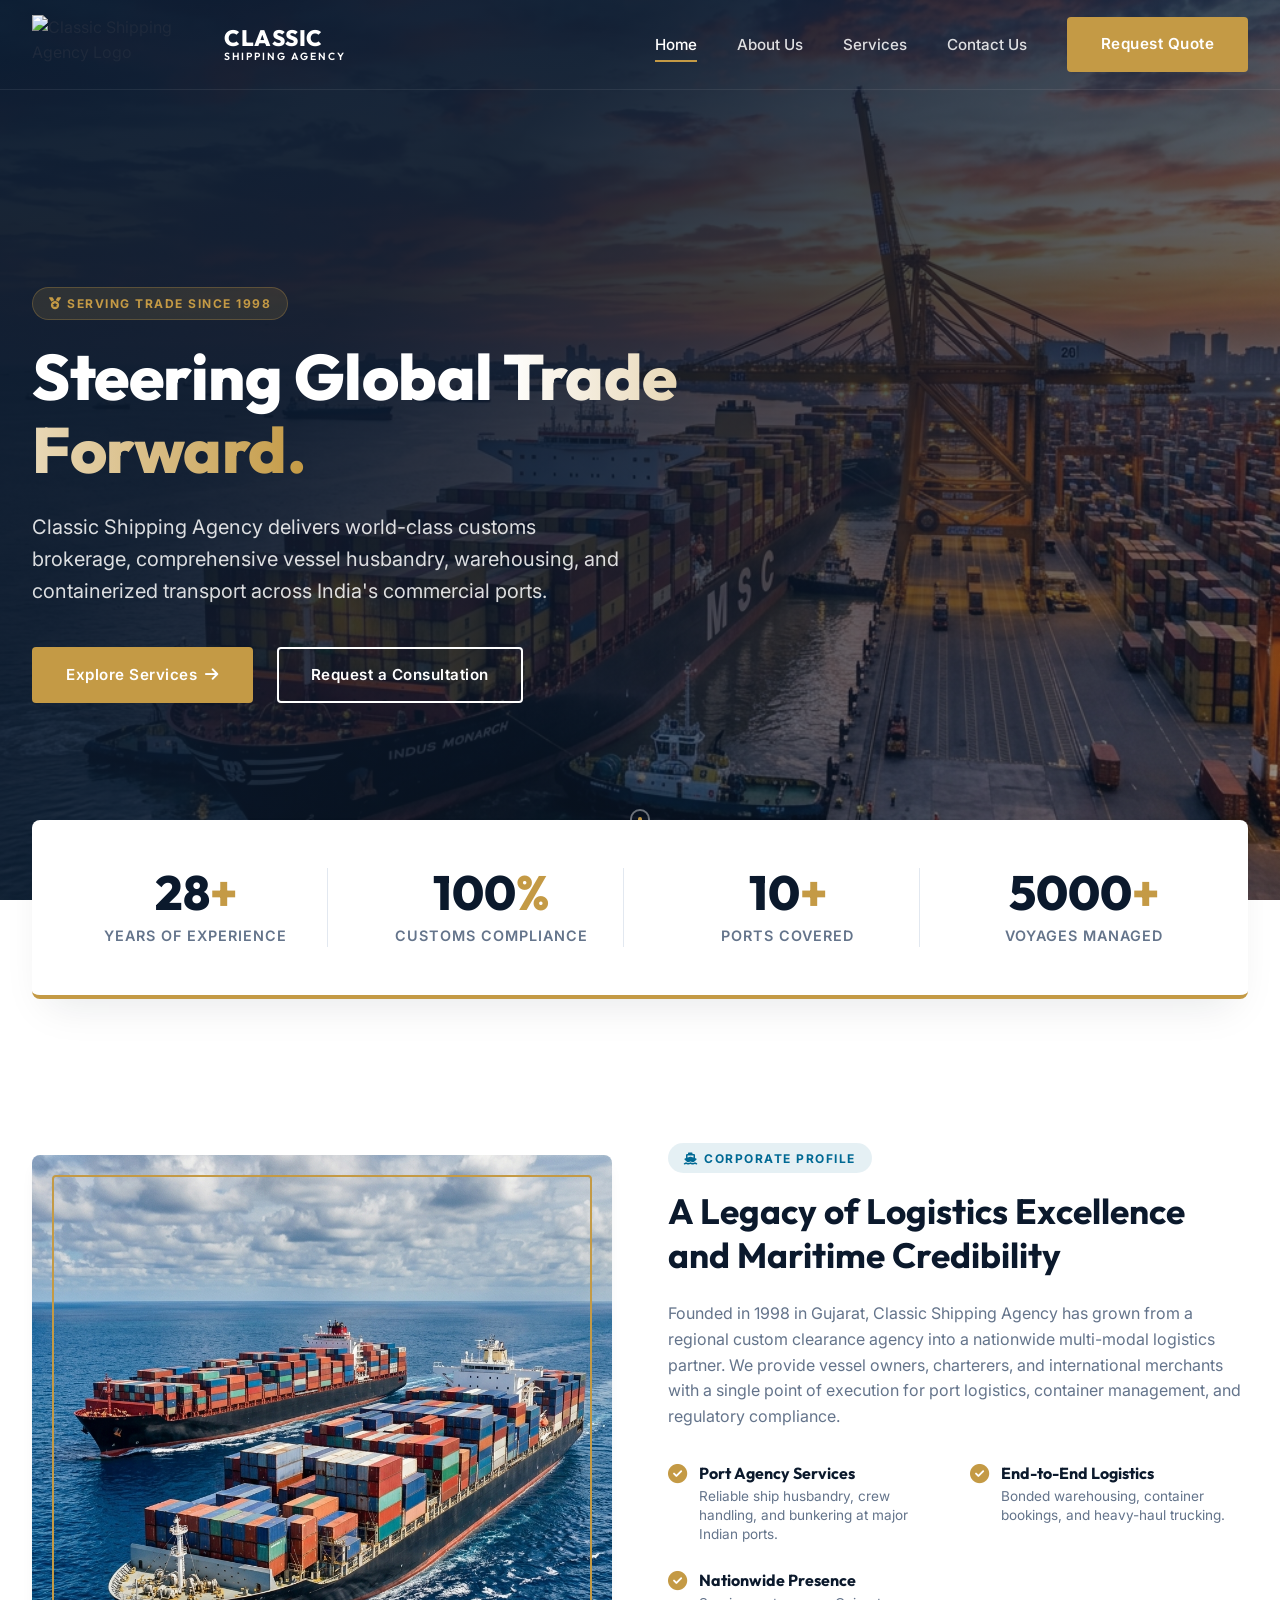
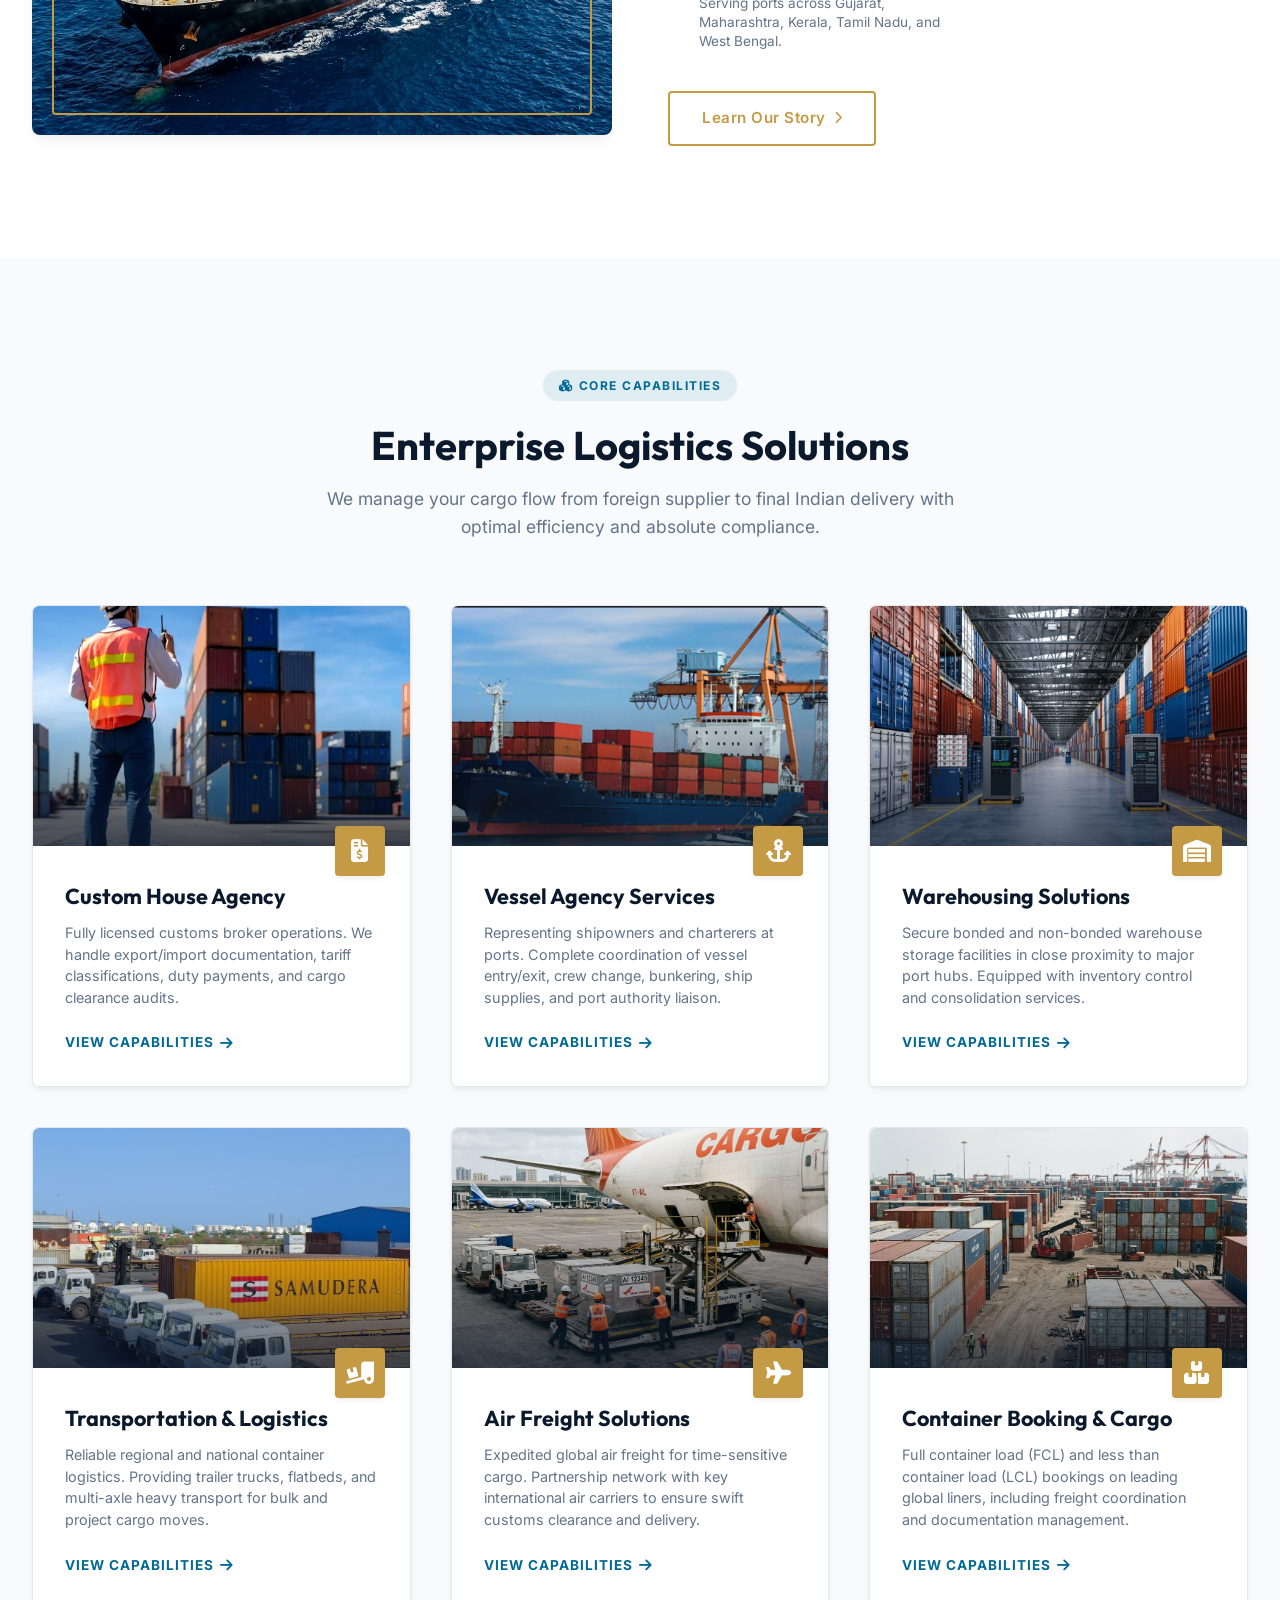
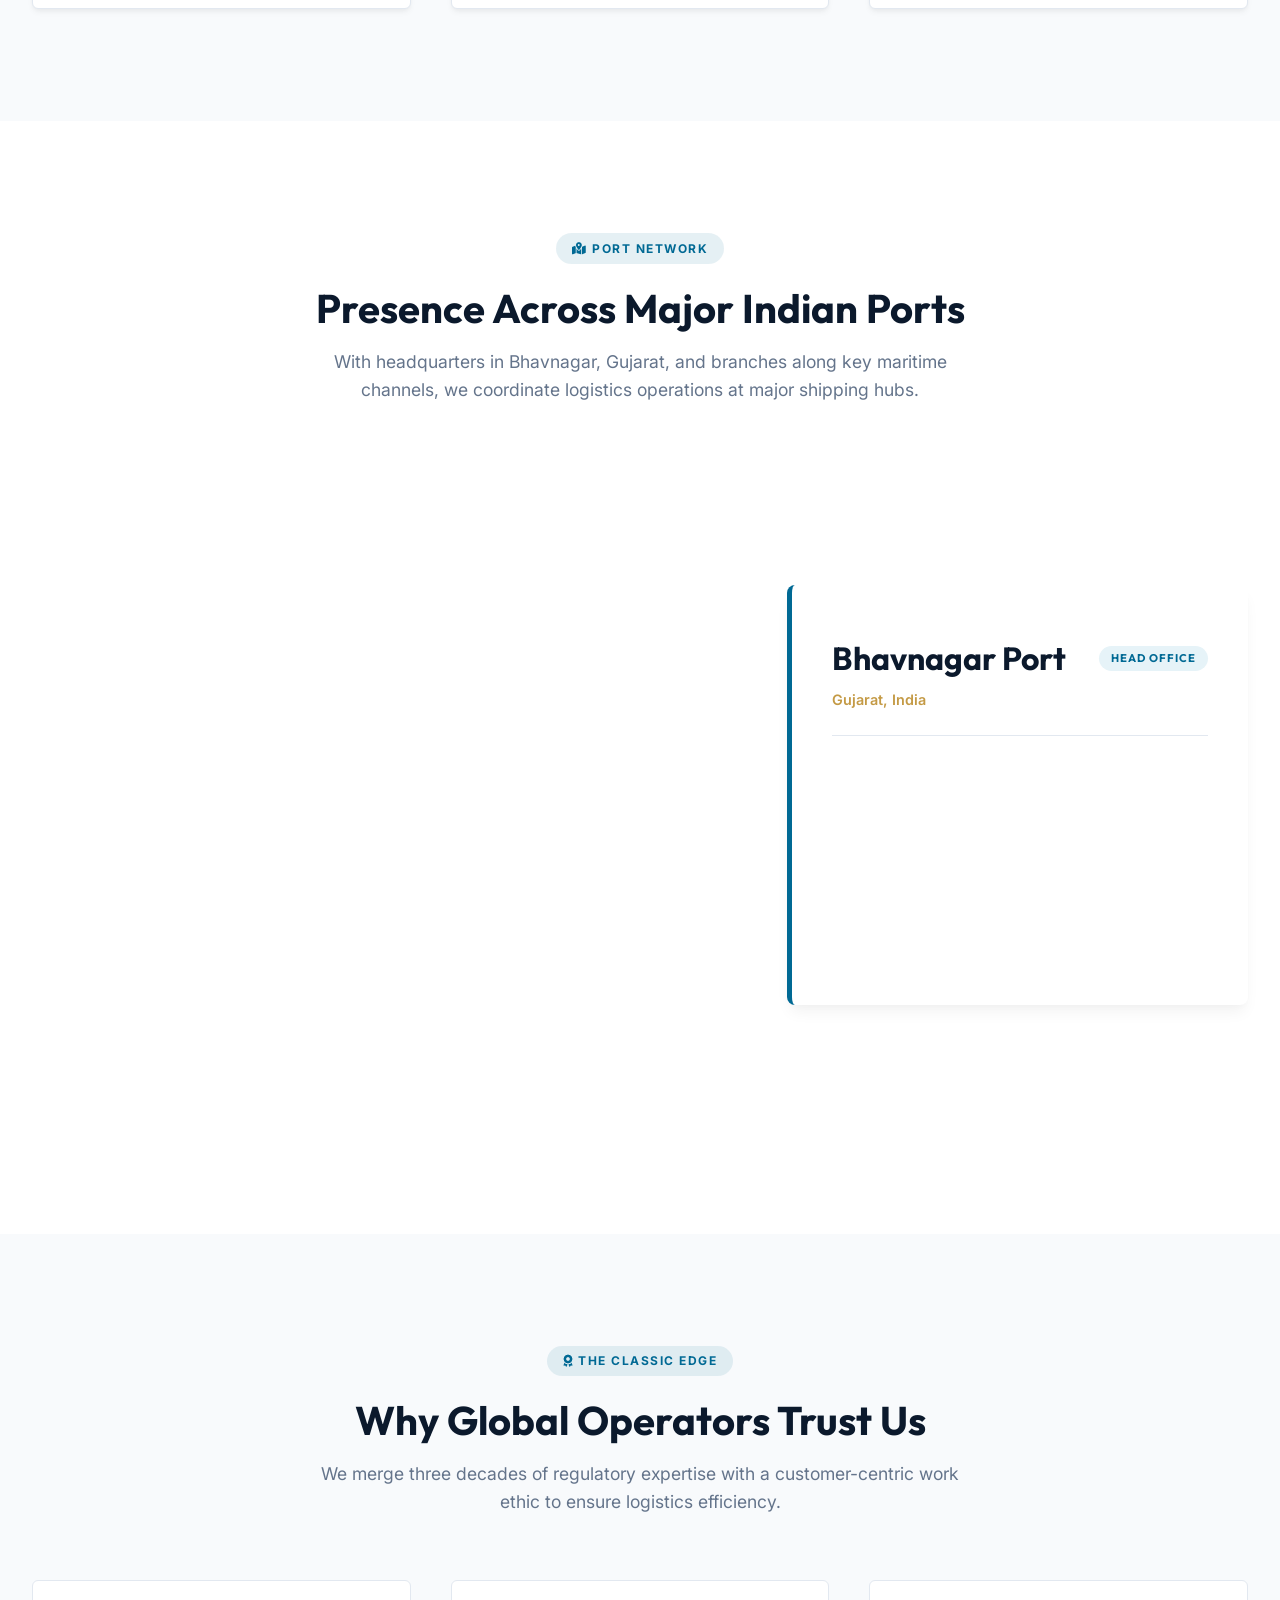
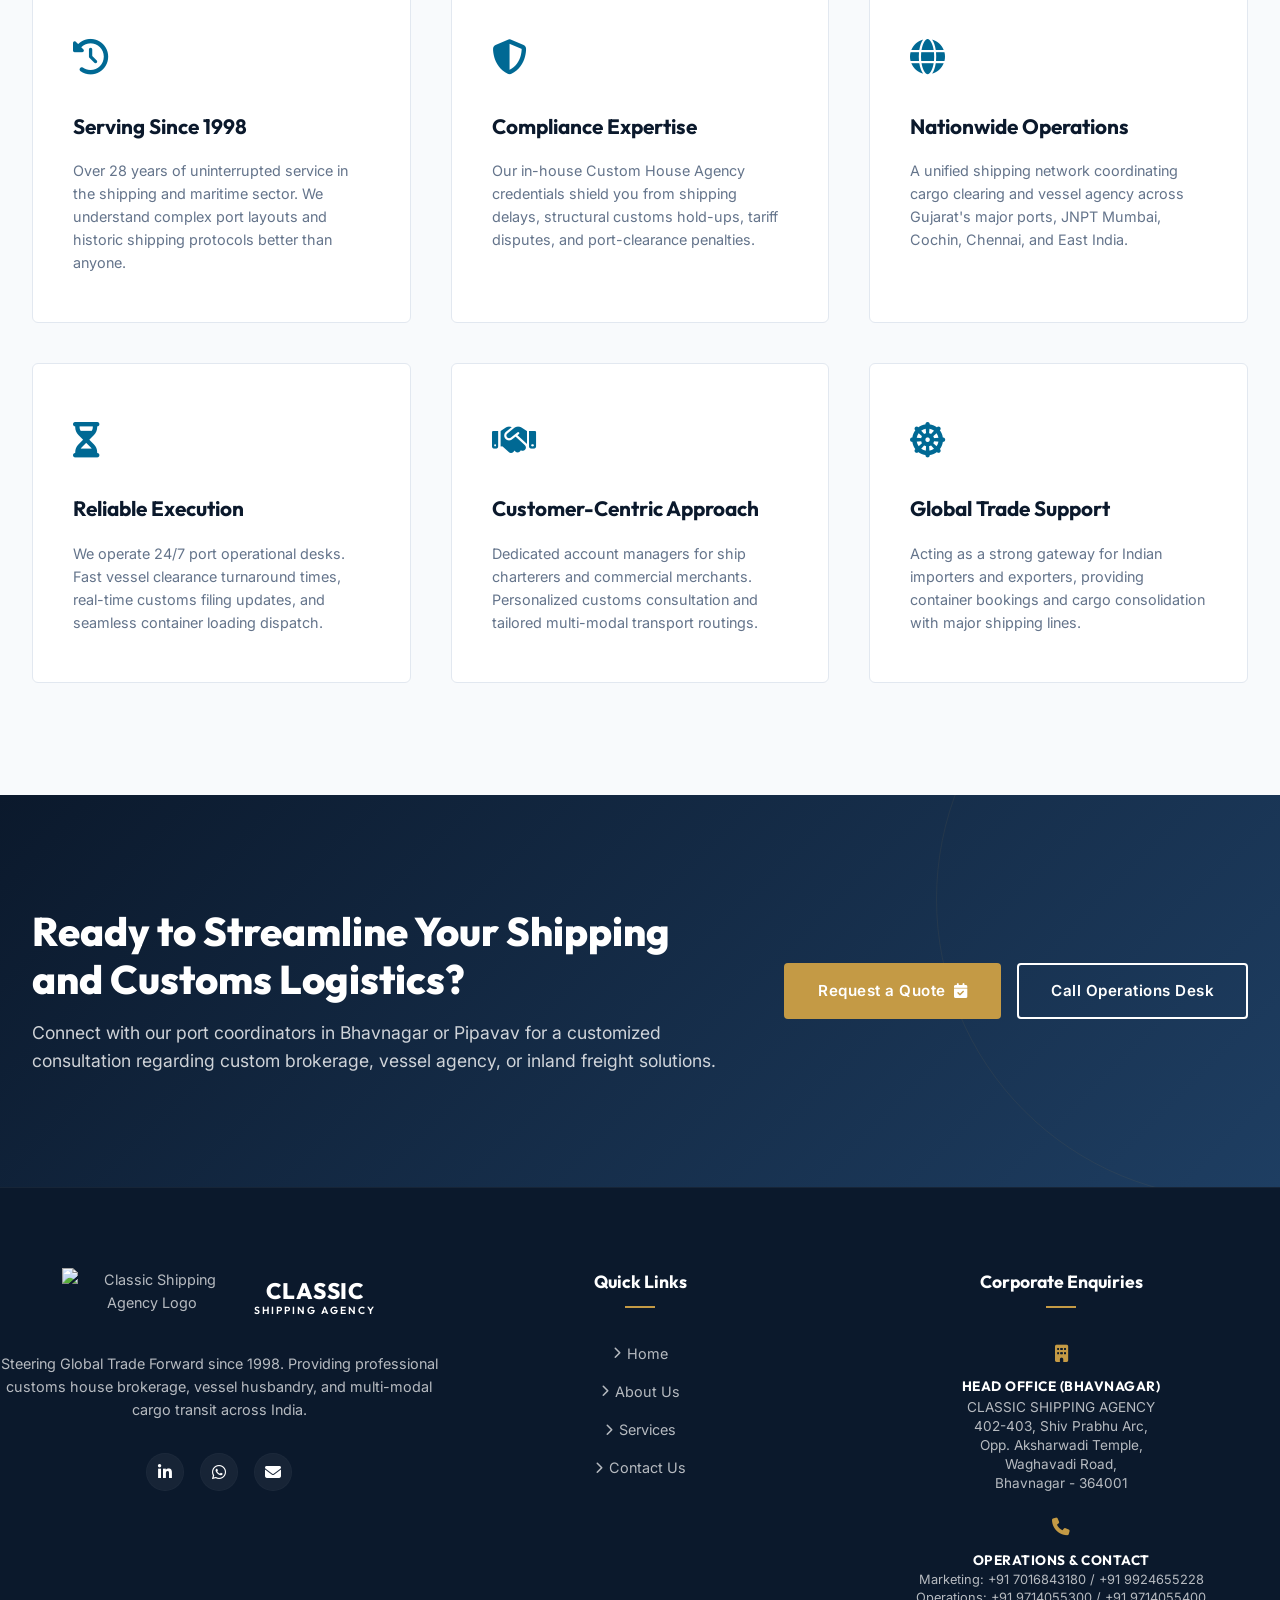
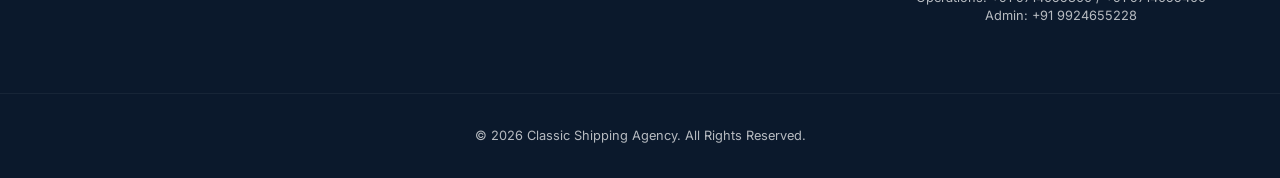
==== commit f0469939: "refactor: remove www subdomain from all canonical URLs, OpenGraph metadata, and structured data acro" ====
--- a/index.html
+++ b/index.html
@@ -17,7 +17,7 @@
     <meta name="geo.placename" content="Bhavnagar, Gujarat, India">
     <meta name="geo.position" content="21.7538531;72.14346">
     <meta name="ICBM" content="21.7538531, 72.14346">
-    <link rel="canonical" href="https://www.classicshippingagency.com/">
+    <link rel="canonical" href="https://classicshippingagency.com/">
 
     <!-- ===================== FAVICON ===================== -->
     <link rel="icon" type="image/png" sizes="16x16" href="images/favicon-16.png">
@@ -34,8 +34,8 @@
     <meta property="og:site_name" content="Classic Shipping Agency">
     <meta property="og:title" content="Classic Shipping Agency | Shipping &amp; Logistics in Bhavnagar Since 1998">
     <meta property="og:description" content="Headquartered in Bhavnagar, Gujarat. Licensed customs brokers, freight forwarders &amp; port agents serving India's maritime trade since 1998. Container booking, warehousing &amp; air freight.">
-    <meta property="og:url" content="https://www.classicshippingagency.com/">
-    <meta property="og:image" content="https://www.classicshippingagency.com/images/og-social-banner.png">
+    <meta property="og:url" content="https://classicshippingagency.com/">
+    <meta property="og:image" content="https://classicshippingagency.com/images/og-social-banner.png">
     <meta property="og:image:width" content="1200">
     <meta property="og:image:height" content="630">
     <meta property="og:image:alt" content="Classic Shipping Agency – Shipping &amp; Logistics, Bhavnagar, Gujarat">
@@ -45,7 +45,7 @@
     <meta name="twitter:card" content="summary_large_image">
     <meta name="twitter:title" content="Classic Shipping Agency | Shipping &amp; Logistics in Bhavnagar Since 1998">
     <meta name="twitter:description" content="Headquartered in Bhavnagar, Gujarat. Licensed customs brokers, freight forwarders &amp; port agents serving India's maritime trade since 1998.">
-    <meta name="twitter:image" content="https://www.classicshippingagency.com/images/og-social-banner.png">
+    <meta name="twitter:image" content="https://classicshippingagency.com/images/og-social-banner.png">
     <meta name="twitter:image:alt" content="Classic Shipping Agency – Shipping &amp; Logistics, Bhavnagar, Gujarat">
 
     <!-- ===================== JSON-LD STRUCTURED DATA ===================== -->
@@ -55,12 +55,12 @@
       "@graph": [
         {
           "@type": "Organization",
-          "@id": "https://www.classicshippingagency.com/#organization",
+          "@id": "https://classicshippingagency.com/#organization",
           "name": "Classic Shipping Agency",
-          "url": "https://www.classicshippingagency.com/",
+          "url": "https://classicshippingagency.com/",
           "logo": {
             "@type": "ImageObject",
-            "url": "https://www.classicshippingagency.com/images/logo.png",
+            "url": "https://classicshippingagency.com/images/logo.png",
             "width": 512,
             "height": 512
           },
@@ -86,10 +86,10 @@
         },
         {
           "@type": "LocalBusiness",
-          "@id": "https://www.classicshippingagency.com/#localbusiness",
+          "@id": "https://classicshippingagency.com/#localbusiness",
           "name": "Classic Shipping Agency",
-          "image": "https://www.classicshippingagency.com/images/og-social-banner.png",
-          "url": "https://www.classicshippingagency.com/",
+          "image": "https://classicshippingagency.com/images/og-social-banner.png",
+          "url": "https://classicshippingagency.com/",
           "telephone": "+91-9714055300",
           "email": "info@classicshippingagency.com",
           "foundingDate": "1998",
@@ -139,10 +139,10 @@
         },
         {
           "@type": "WebSite",
-          "@id": "https://www.classicshippingagency.com/#website",
-          "url": "https://www.classicshippingagency.com/",
+          "@id": "https://classicshippingagency.com/#website",
+          "url": "https://classicshippingagency.com/",
           "name": "Classic Shipping Agency",
-          "publisher": {"@id": "https://www.classicshippingagency.com/#organization"}
+          "publisher": {"@id": "https://classicshippingagency.com/#organization"}
         }
       ]
     }
